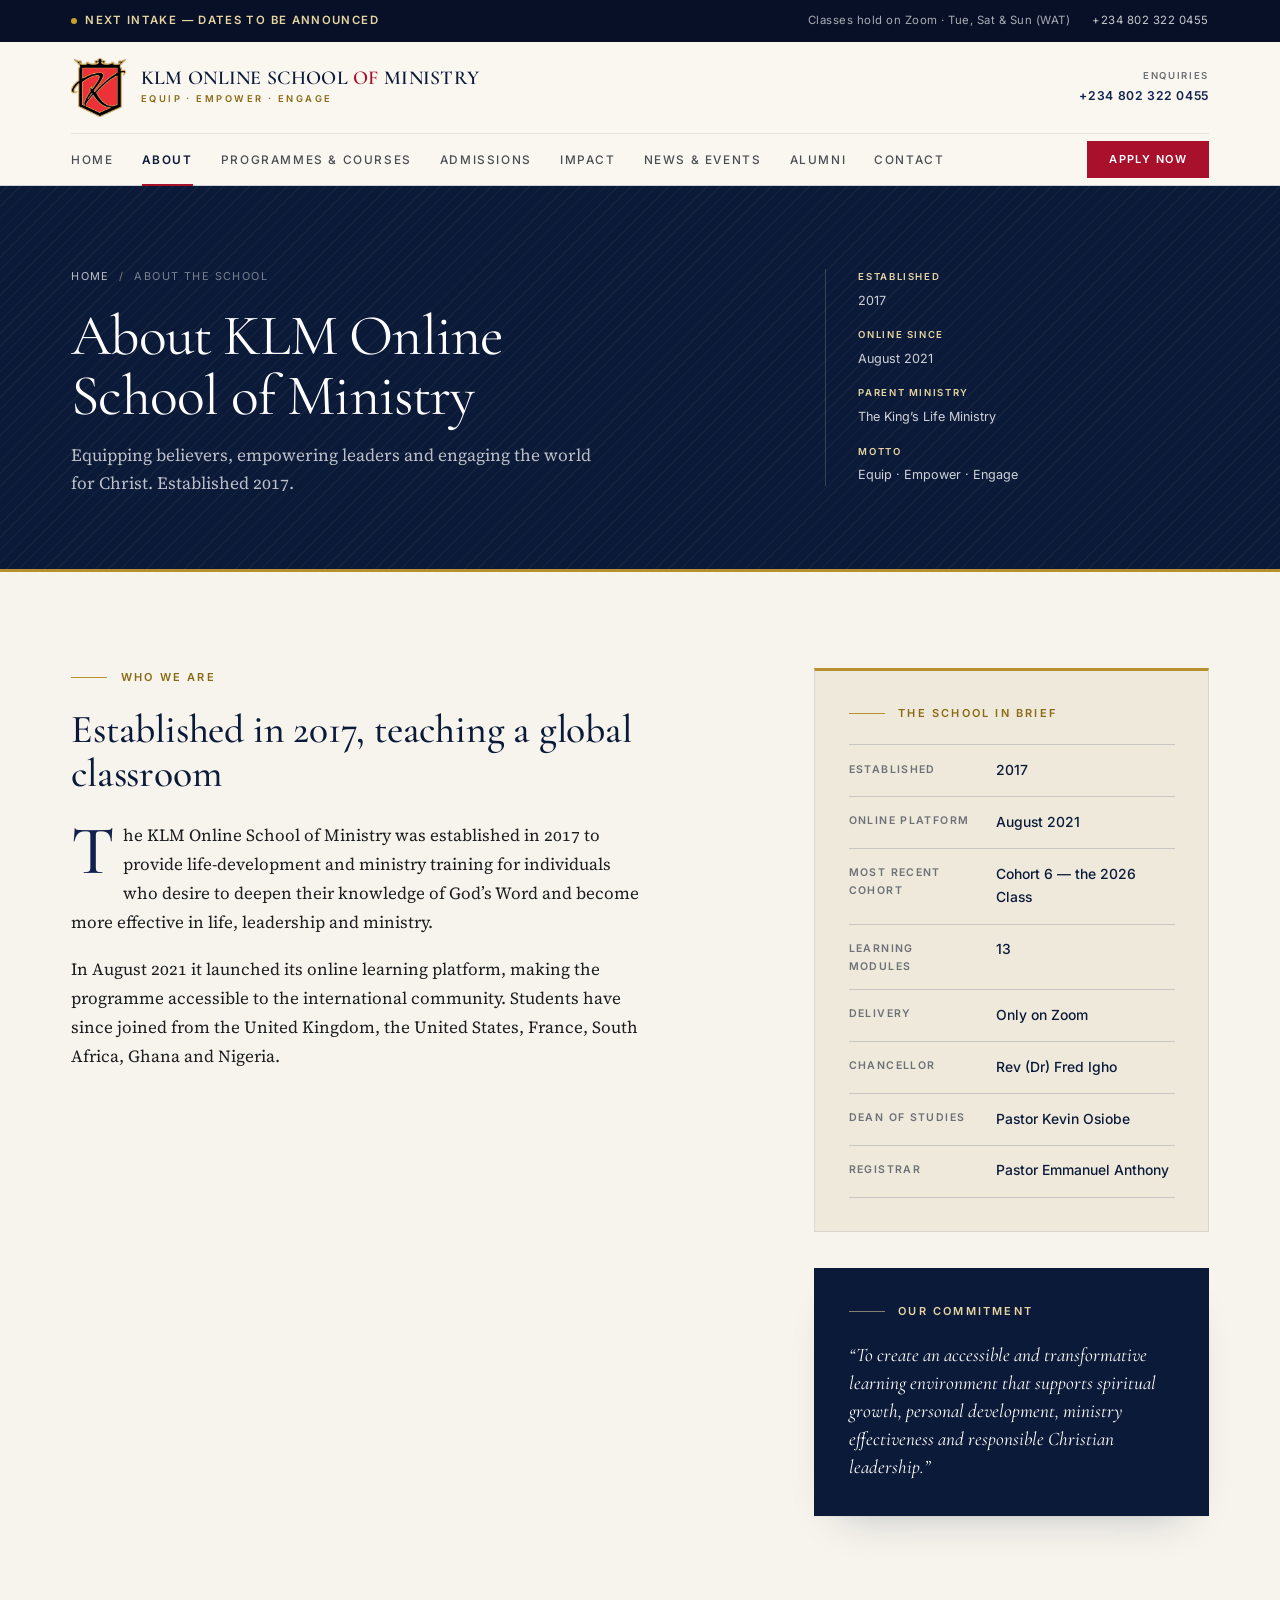
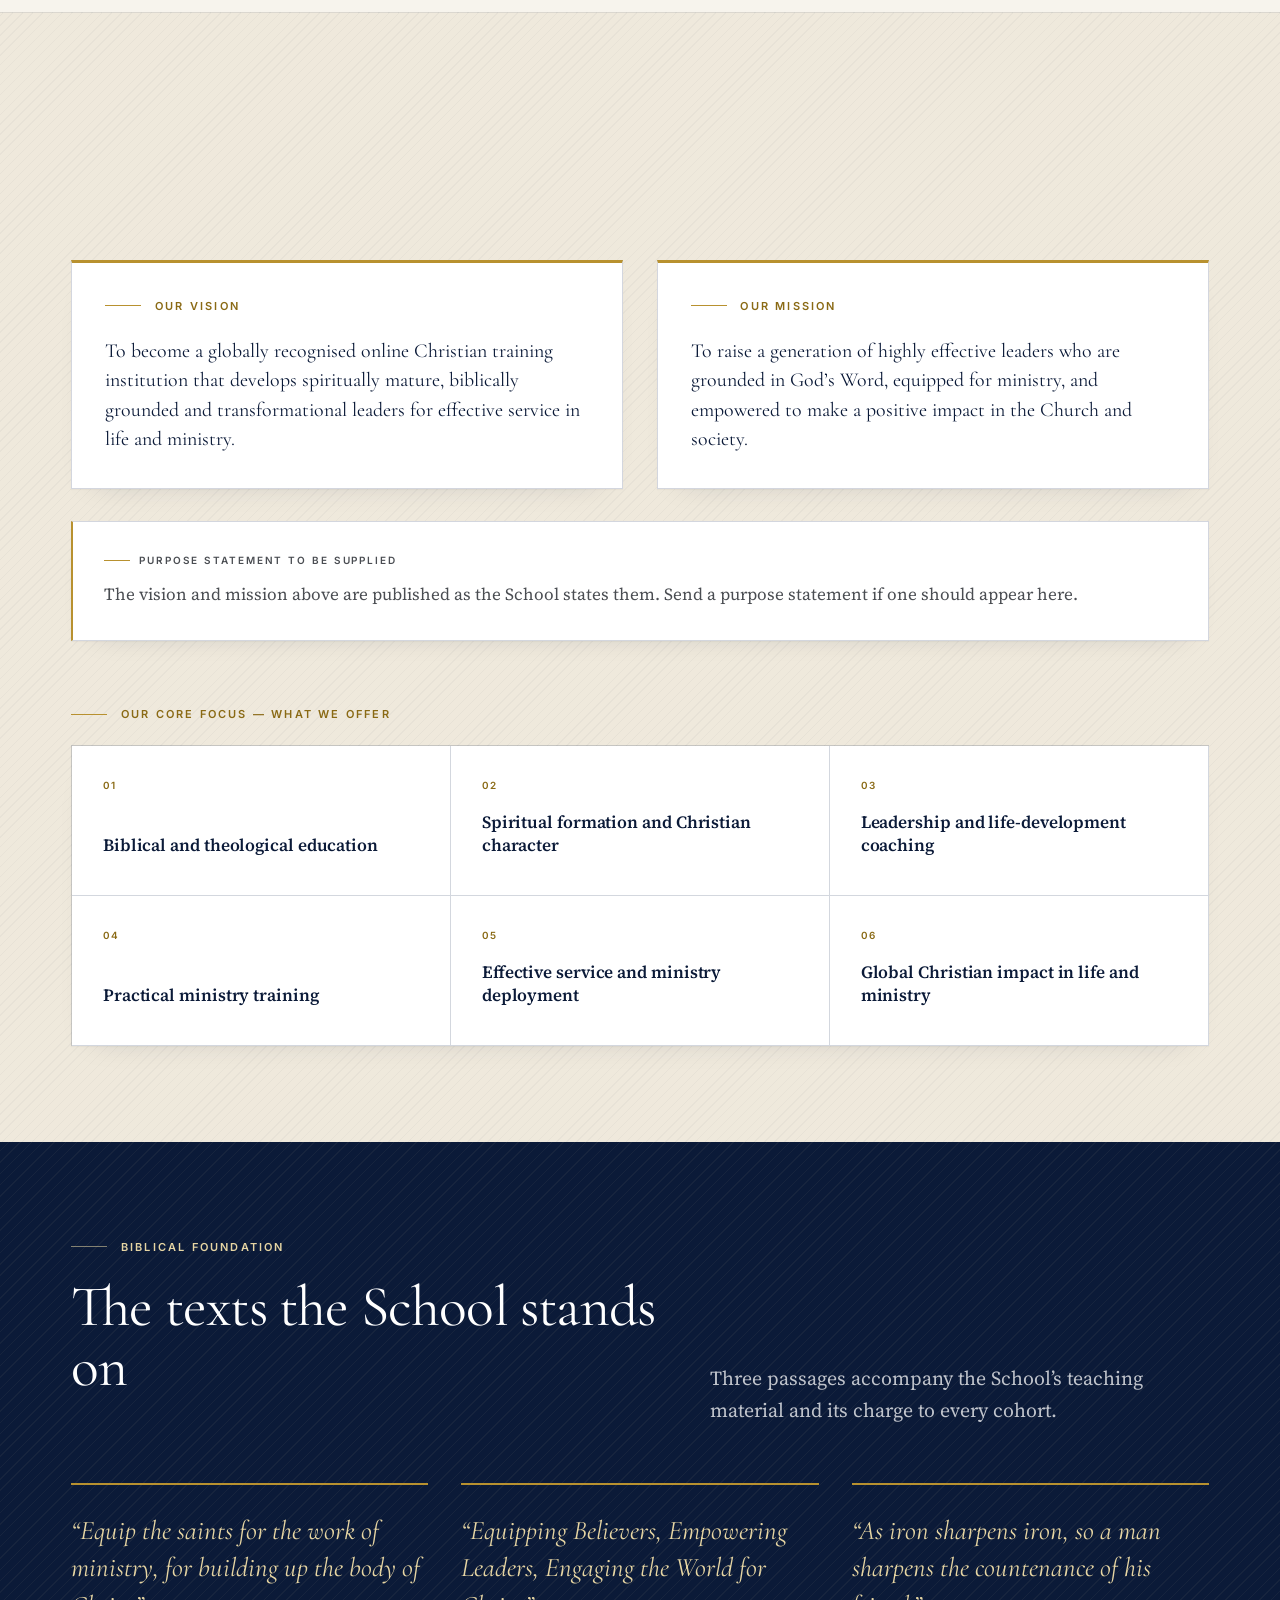
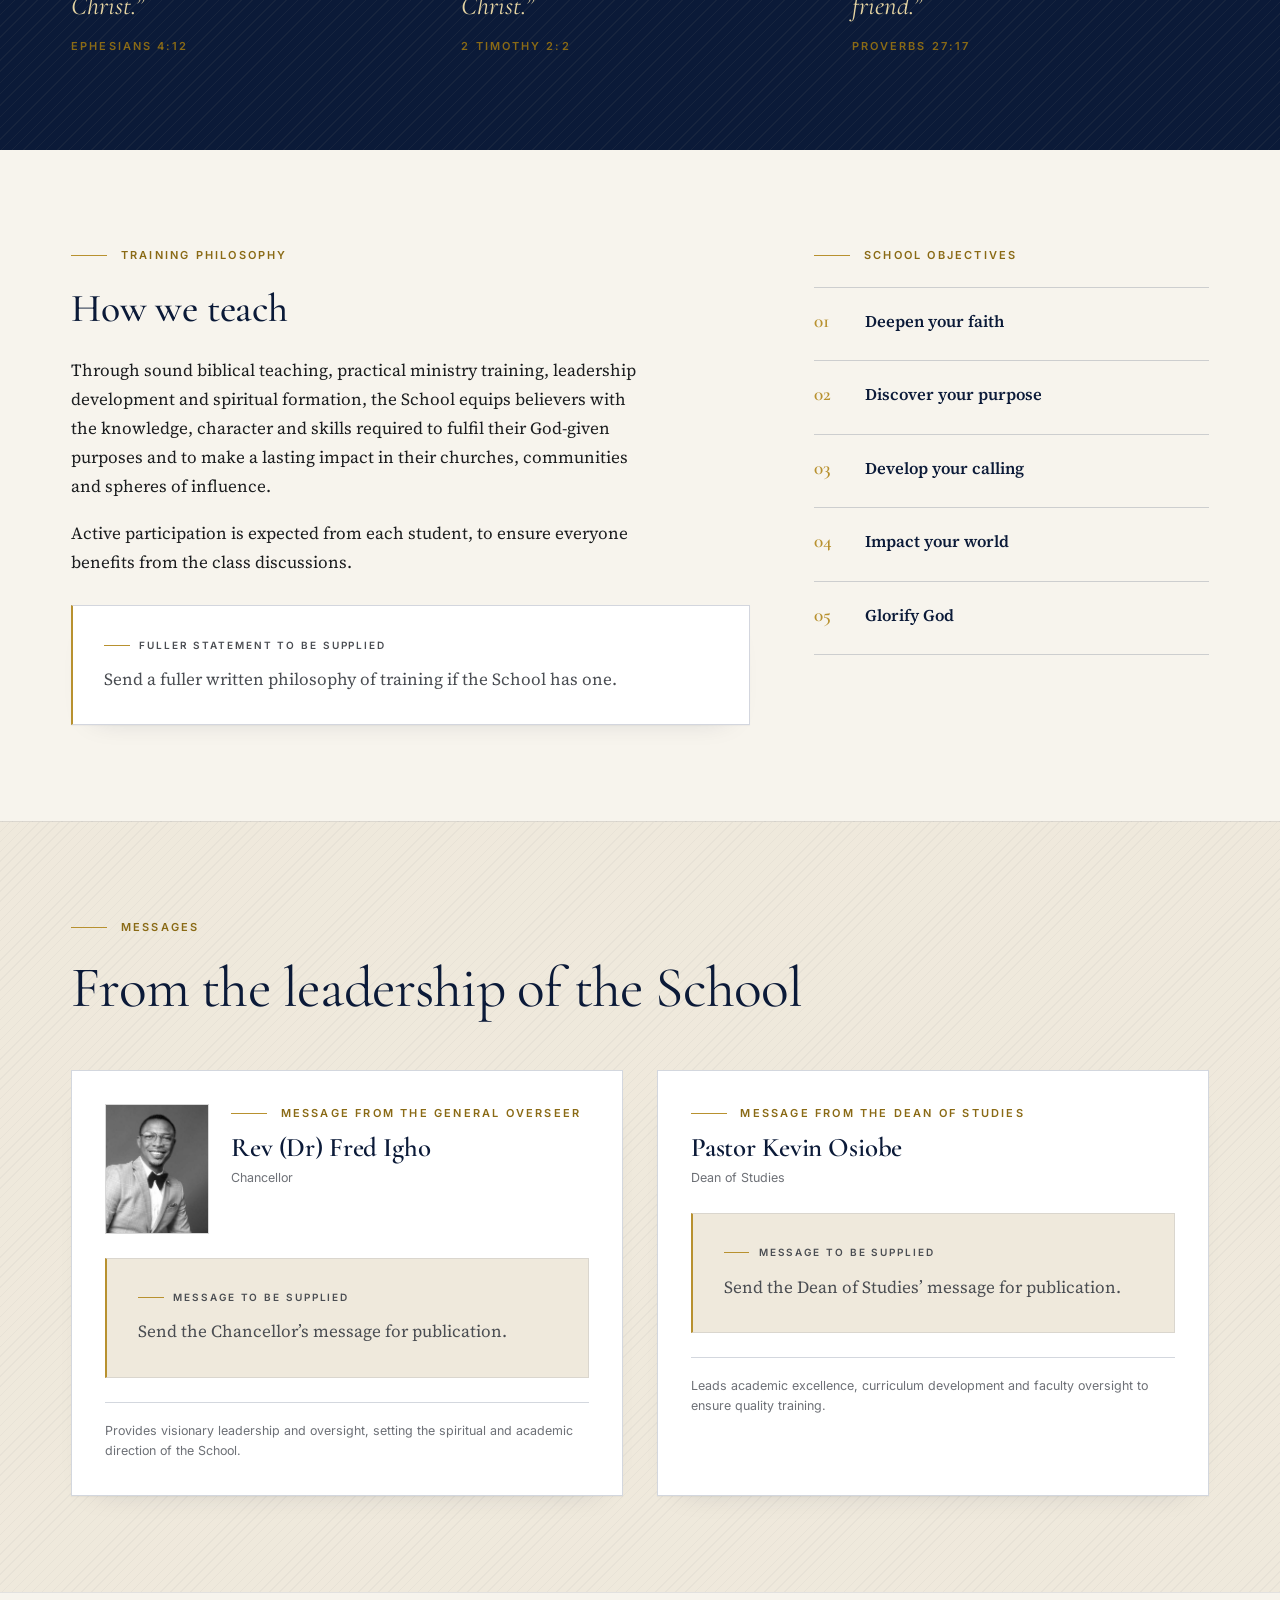
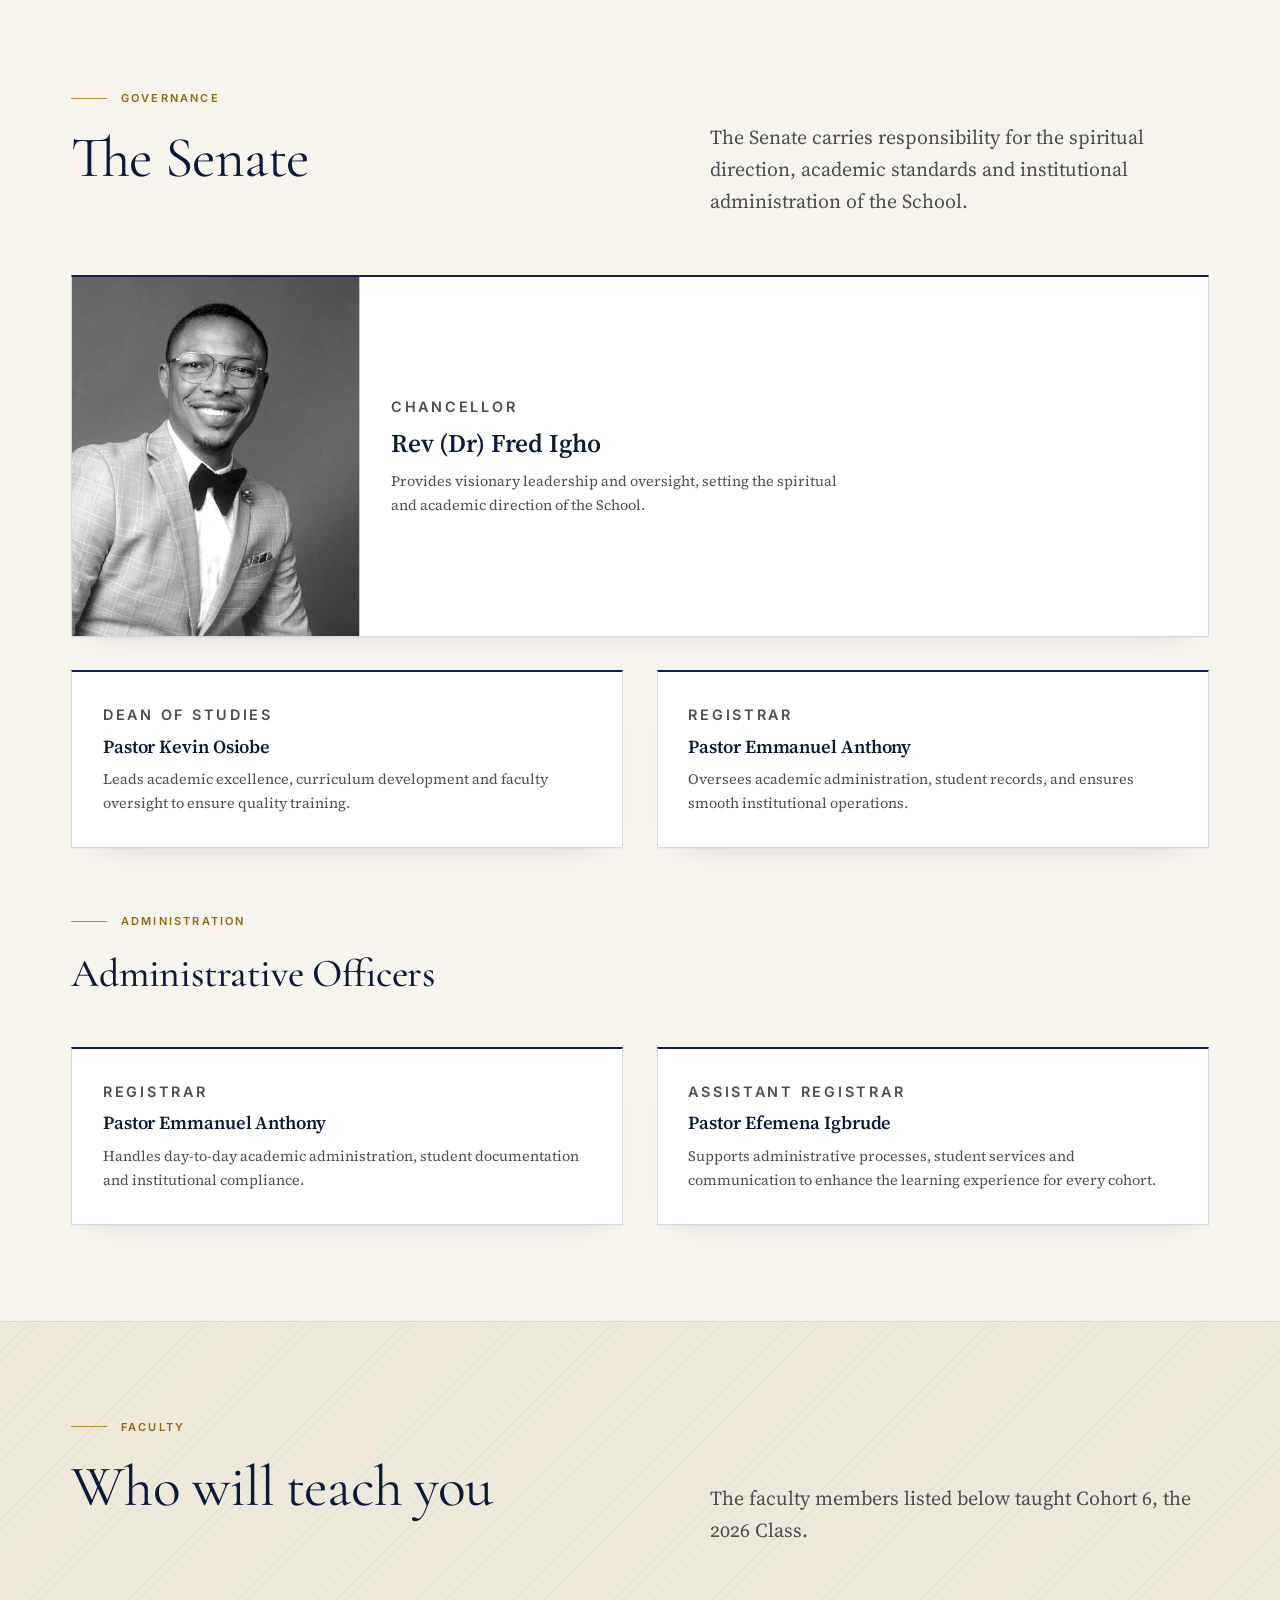
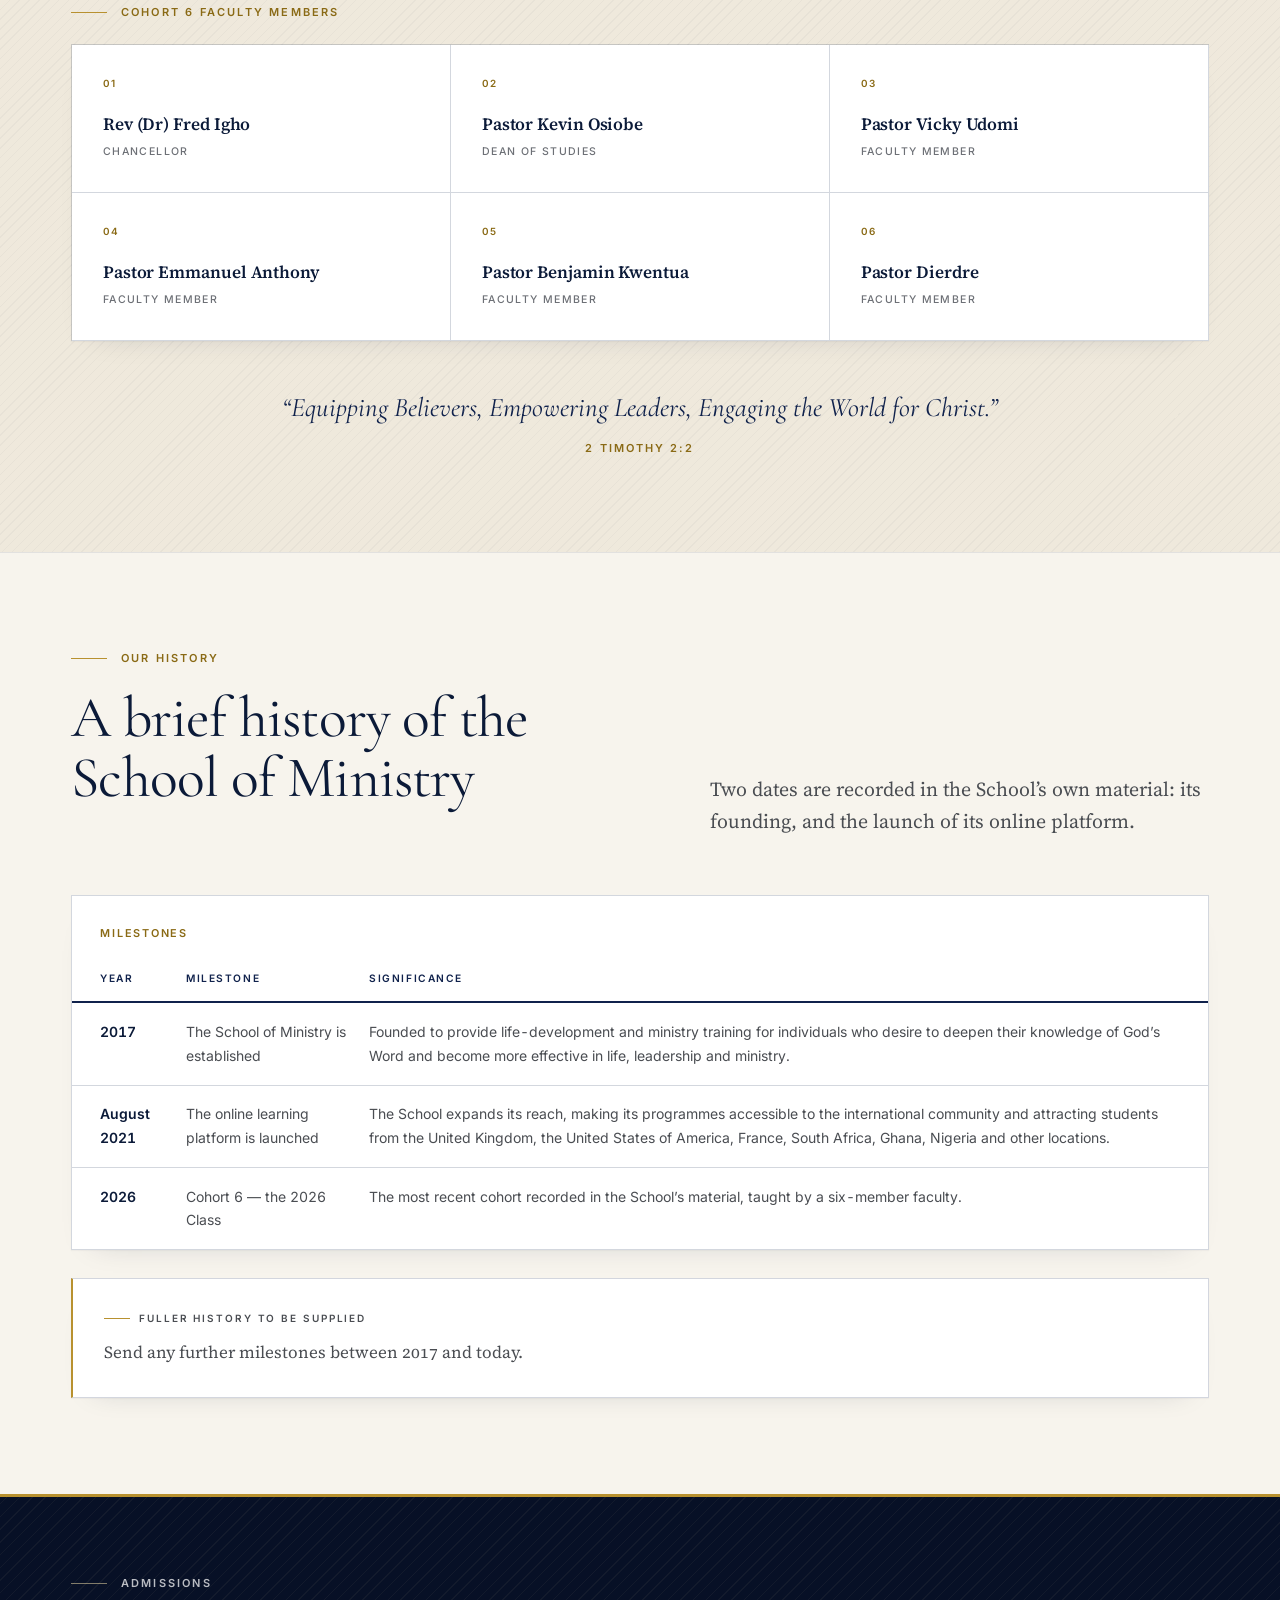
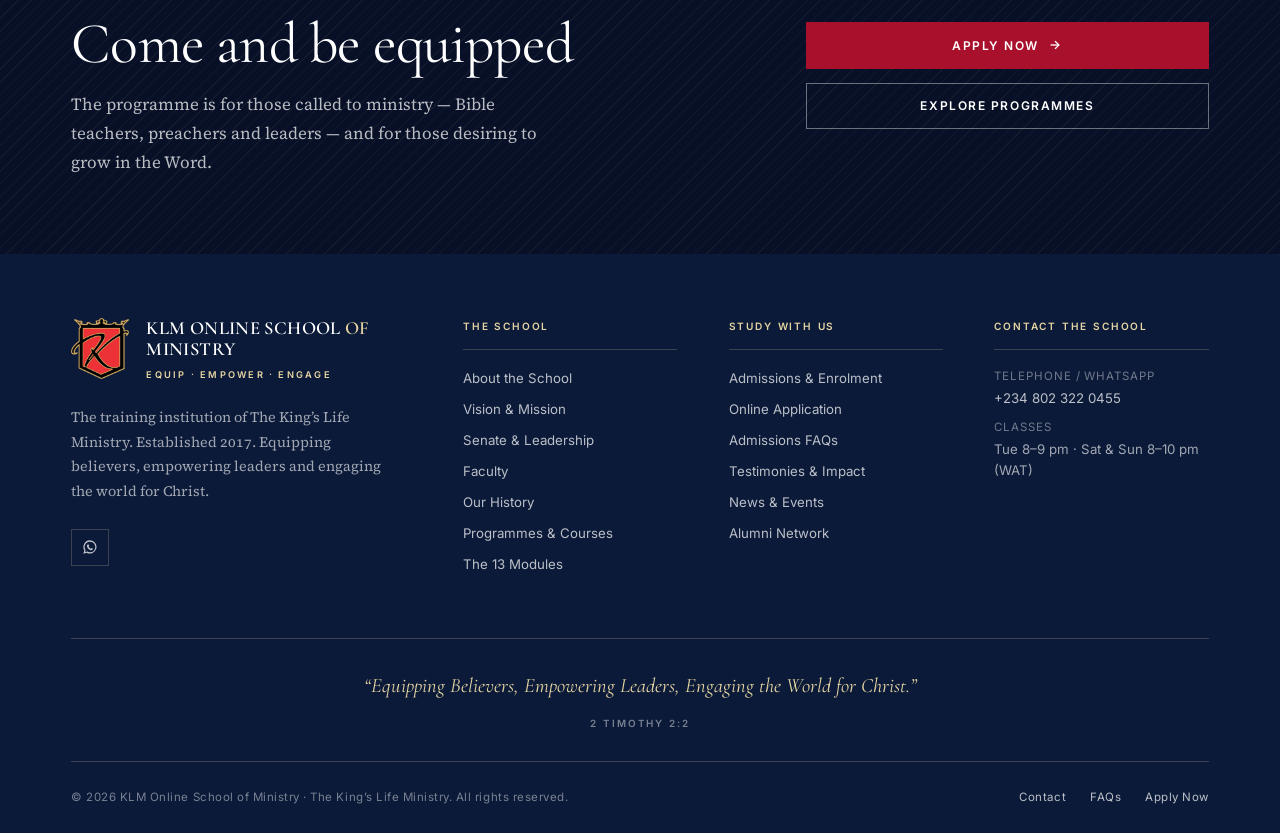
==== about.html @ d1d367b7 "Initial commit of the KLM Online School of Ministry website." ====
<!DOCTYPE html>
<html lang="en" class="no-js">
<head>
<meta charset="utf-8">
<meta name="viewport" content="width=device-width, initial-scale=1">
<title>About the School | KLM Online School of Ministry</title>
<meta name="description" content="Established in 2017. The vision, mission and core focus of the KLM Online School of Ministry, its Senate and administrative officers, the Cohort 6 faculty, and the School's recorded milestones.">
<meta name="theme-color" content="#0b1a38">
<link rel="icon" type="image/png" href="assets/img/crest.png">
<link rel="preconnect" href="https://fonts.googleapis.com">
<link rel="preconnect" href="https://fonts.gstatic.com" crossorigin>
<link href="https://fonts.googleapis.com/css2?family=Cormorant+Garamond:ital,wght@0,400;0,500;0,600;1,300;1,400&family=Inter:wght@400;500;600&family=Source+Serif+4:ital,opsz,wght@0,8..60,300..600;1,8..60,300..600&display=swap" rel="stylesheet">
<link rel="stylesheet" href="assets/css/main.css">
</head>
<body>
<a class="skip-link" href="#main">Skip to main content</a>

<div class="utility">
  <div class="shell utility__inner">
    <p class="utility__flag" style="margin:0"><span class="utility__dot" aria-hidden="true"></span> Next intake &mdash; dates to be announced</p>
    <ul class="utility__list utility__list--secondary">
      <li>Classes hold on Zoom &middot; Tue, Sat &amp; Sun (WAT)</li>
      <li><a href="tel:+2348023220455">+234 802 322 0455</a></li>
    </ul>
  </div>
</div>

<header class="masthead" data-masthead>
  <div class="shell">
    <div class="masthead__top">
      <a class="wordmark" href="index.html">
        <img class="wordmark__crest" src="assets/img/crest.png" alt="Crest of the KLM Online School of Ministry" width="220" height="236">
        <span class="wordmark__text">
          <span class="wordmark__name">KLM Online School <em>of</em> Ministry</span>
          <span class="wordmark__sub">Equip &middot; Empower &middot; Engage</span>
        </span>
      </a>
      <div class="masthead__actions">
        <p class="masthead__phone" style="margin:0">
          <span>Enquiries</span>
          <strong>+234 802 322 0455</strong>
        </p>
        <button class="burger" type="button" data-burger aria-expanded="false" aria-controls="primary-nav" aria-label="Open main menu"><span></span></button>
      </div>
    </div>
    <nav class="nav" id="primary-nav" data-nav aria-label="Main">
      <ul class="nav__list">
        <li><a class="nav__link" href="index.html">Home</a></li>
        <li><a class="nav__link" href="about.html" aria-current="page">About</a></li>
        <li><a class="nav__link" href="programmes.html">Programmes &amp; Courses</a></li>
        <li><a class="nav__link" href="admissions.html">Admissions</a></li>
        <li><a class="nav__link" href="impact.html">Impact</a></li>
        <li><a class="nav__link" href="news.html">News &amp; Events</a></li>
        <li><a class="nav__link" href="alumni.html">Alumni</a></li>
        <li><a class="nav__link" href="contact.html">Contact</a></li>
        <li class="nav__spacer nav__cta"><a class="btn btn--primary btn--sm" href="admissions.html#apply">Apply Now</a></li>
      </ul>
    </nav>
  </div>
</header>

<main id="main">

  <!-- ============================== PAGE HEAD ============================== -->
  <section class="pagehead">
    <div class="shell pagehead__inner">
      <div>
        <nav class="breadcrumb" aria-label="Breadcrumb">
          <a href="index.html">Home</a><span aria-hidden="true">/</span>About the School
        </nav>
        <h1 class="display-lg">About KLM Online<br>School of Ministry</h1>
        <p class="pagehead__lede">Equipping believers, empowering leaders and engaging the world for Christ. Established 2017.</p>
      </div>
      <dl class="pagehead__aside">
        <dt>Established</dt>
        <dd>2017</dd>
        <dt>Online since</dt>
        <dd>August 2021</dd>
        <dt>Parent ministry</dt>
        <dd>The King&rsquo;s Life Ministry</dd>
        <dt>Motto</dt>
        <dd>Equip &middot; Empower &middot; Engage</dd>
      </dl>
    </div>
  </section>

  <!-- ============================== IDENTITY ============================== -->
  <section class="section section--paper" id="identity">
    <div class="shell">
      <div class="grid grid--sidebar">
        <div class="reveal">
          <p class="eyebrow">Who We Are</p>
          <h2 class="display-md">Established in 2017, teaching a global classroom</h2>
          <div class="prose stack" style="margin-top:1.6rem">
            <p class="dropcap">The KLM Online School of Ministry was established in 2017 to provide life-development and ministry training for individuals who desire to deepen their knowledge of God&rsquo;s Word and become more effective in life, leadership and ministry.</p>
            <p>In August 2021 it launched its online learning platform, making the programme accessible to the international community. Students have since joined from the United Kingdom, the United States, France, South Africa, Ghana and Nigeria.</p>
          </div>
        </div>

        <aside class="stack-lg reveal" data-reveal-delay="100">
          <div class="panel panel--ivory panel--accent">
            <p class="eyebrow">The School in Brief</p>
            <dl class="deflist">
              <div><dt>Established</dt><dd>2017</dd></div>
              <div><dt>Online platform</dt><dd>August 2021</dd></div>
              <div><dt>Most recent cohort</dt><dd>Cohort 6 &mdash; the 2026 Class</dd></div>
              <div><dt>Learning modules</dt><dd>13</dd></div>
              <div><dt>Delivery</dt><dd>Only on Zoom</dd></div>
              <div><dt>Chancellor</dt><dd>Rev (Dr) Fred Igho</dd></div>
              <div><dt>Dean of Studies</dt><dd>Pastor Kevin Osiobe</dd></div>
              <div><dt>Registrar</dt><dd>Pastor Emmanuel Anthony</dd></div>
            </dl>
          </div>
          <div class="panel panel--navy">
            <p class="eyebrow eyebrow--light">Our Commitment</p>
            <p style="font-family:var(--display);font-size:1.2rem;line-height:1.45;color:#fff;font-style:italic">&ldquo;To create an accessible and transformative learning environment that supports spiritual growth, personal development, ministry effectiveness and responsible Christian leadership.&rdquo;</p>
          </div>
        </aside>
      </div>
    </div>
  </section>

  <!-- =========================== VISION & MISSION =========================== -->
  <section class="section section--ivory-dark engraved" id="vision">
    <div class="shell">
      <div class="section-head section-head--center reveal">
        <p class="eyebrow eyebrow--center">Vision &amp; Mission</p>
        <h2 class="display-lg">What we are here to do</h2>
      </div>

      <div class="grid grid--2 reveal" data-reveal-delay="60">
        <article class="panel panel--accent">
          <p class="eyebrow">Our Vision</p>
          <p style="font-family:var(--display);font-size:1.24rem;line-height:1.48;color:var(--navy-800)">To become a globally recognised online Christian training institution that develops spiritually mature, biblically grounded and transformational leaders for effective service in life and ministry.</p>
        </article>
        <article class="panel panel--accent">
          <p class="eyebrow">Our Mission</p>
          <p style="font-family:var(--display);font-size:1.24rem;line-height:1.48;color:var(--navy-800)">To raise a generation of highly effective leaders who are grounded in God&rsquo;s Word, equipped for ministry, and empowered to make a positive impact in the Church and society.</p>
        </article>
      </div>

      <div class="pending reveal" data-reveal-delay="90" style="margin-top:clamp(1.5rem,2.5vw,2rem)">
        <p class="pending__label">Purpose statement to be supplied</p>
        <p>The vision and mission above are published as the School states them. Send a purpose statement if one should appear here.</p>
      </div>

      <!-- Core focus -->
      <div class="reveal" style="margin-top:clamp(2.75rem,5vw,4.25rem)">
        <p class="eyebrow">Our Core Focus &mdash; What We Offer</p>
        <div class="roster">
          <div class="roster__item">
            <span class="roster__index">01</span>
            <h3 class="roster__name">Biblical and theological education</h3>
          </div>
          <div class="roster__item">
            <span class="roster__index">02</span>
            <h3 class="roster__name">Spiritual formation and Christian character</h3>
          </div>
          <div class="roster__item">
            <span class="roster__index">03</span>
            <h3 class="roster__name">Leadership and life-development coaching</h3>
          </div>
          <div class="roster__item">
            <span class="roster__index">04</span>
            <h3 class="roster__name">Practical ministry training</h3>
          </div>
          <div class="roster__item">
            <span class="roster__index">05</span>
            <h3 class="roster__name">Effective service and ministry deployment</h3>
          </div>
          <div class="roster__item">
            <span class="roster__index">06</span>
            <h3 class="roster__name">Global Christian impact in life and ministry</h3>
          </div>
        </div>
      </div>
    </div>
  </section>

  <!-- ========================= BIBLICAL FOUNDATION ========================= -->
  <section class="section section--navy engraved--navy" id="foundation">
    <div class="shell">
      <div class="section-head section-head--split reveal">
        <div>
          <p class="eyebrow eyebrow--light">Biblical Foundation</p>
          <h2 class="display-lg">The texts the School stands on</h2>
        </div>
        <p class="lede">Three passages accompany the School&rsquo;s teaching material and its charge to every cohort.</p>
      </div>

      <div class="grid grid--3 reveal" data-reveal-delay="80">
        <div style="border-top:2px solid var(--gold-500);padding-top:1.65rem">
          <p class="scripture" style="color:var(--gold-200)">&ldquo;Equip the saints for the work of ministry, for building up the body of Christ.&rdquo;<cite>Ephesians 4:12</cite></p>
        </div>
        <div style="border-top:2px solid var(--gold-500);padding-top:1.65rem">
          <p class="scripture" style="color:var(--gold-200)">&ldquo;Equipping Believers, Empowering Leaders, Engaging the World for Christ.&rdquo;<cite>2 Timothy 2:2</cite></p>
        </div>
        <div style="border-top:2px solid var(--gold-500);padding-top:1.65rem">
          <p class="scripture" style="color:var(--gold-200)">&ldquo;As iron sharpens iron, so a man sharpens the countenance of his friend.&rdquo;<cite>Proverbs 27:17</cite></p>
        </div>
      </div>
    </div>
  </section>

  <!-- ====================== PHILOSOPHY & OBJECTIVES ====================== -->
  <section class="section section--paper" id="philosophy">
    <div class="shell">
      <div class="grid grid--sidebar">
        <div class="reveal">
          <p class="eyebrow">Training Philosophy</p>
          <h2 class="display-md">How we teach</h2>
          <div class="prose stack" style="margin-top:1.6rem">
            <p>Through sound biblical teaching, practical ministry training, leadership development and spiritual formation, the School equips believers with the knowledge, character and skills required to fulfil their God-given purposes and to make a lasting impact in their churches, communities and spheres of influence.</p>
            <p>Active participation is expected from each student, to ensure everyone benefits from the class discussions.</p>
          </div>
          <div class="pending" style="margin-top:1.75rem">
            <p class="pending__label">Fuller statement to be supplied</p>
            <p>Send a fuller written philosophy of training if the School has one.</p>
          </div>
        </div>

        <aside class="reveal" data-reveal-delay="100">
          <p class="eyebrow">School Objectives</p>
          <ol class="numbered">
            <li><strong>Deepen your faith</strong></li>
            <li><strong>Discover your purpose</strong></li>
            <li><strong>Develop your calling</strong></li>
            <li><strong>Impact your world</strong></li>
            <li><strong>Glorify God</strong></li>
          </ol>
        </aside>
      </div>
    </div>
  </section>

  <!-- =========================== MESSAGES =========================== -->
  <section class="section section--ivory-dark engraved" id="messages">
    <div class="shell">
      <div class="section-head reveal">
        <p class="eyebrow">Messages</p>
        <h2 class="display-lg">From the leadership of the School</h2>
      </div>

      <div class="grid grid--2 reveal" data-reveal-delay="60">
        <article class="panel">
          <div style="display:flex;gap:1.35rem;align-items:flex-start;margin-bottom:1.5rem">
            <img src="assets/img/leader-igho.jpg" alt="Rev (Dr) Fred Igho, Chancellor of the KLM Online School of Ministry" width="424" height="530" style="width:6.5rem;height:auto;flex:none;border:1px solid var(--line);filter:grayscale(1)">
            <div>
              <p class="eyebrow" style="margin-bottom:.6rem">Message from the General Overseer</p>
              <h3 class="display-sm" style="margin-bottom:.25rem">Rev (Dr) Fred Igho</h3>
              <p class="small-print" style="margin:0">Chancellor</p>
            </div>
          </div>
          <div class="pending">
            <p class="pending__label">Message to be supplied</p>
            <p>Send the Chancellor&rsquo;s message for publication.</p>
          </div>
          <p class="small-print" style="margin-top:1.5rem;border-top:1px solid var(--line);padding-top:1.1rem">Provides visionary leadership and oversight, setting the spiritual and academic direction of the School.</p>
        </article>

        <article class="panel">
          <div style="margin-bottom:1.5rem">
            <p class="eyebrow" style="margin-bottom:.6rem">Message from the Dean of Studies</p>
            <h3 class="display-sm" style="margin-bottom:.25rem">Pastor Kevin Osiobe</h3>
            <p class="small-print" style="margin:0">Dean of Studies</p>
          </div>
          <div class="pending">
            <p class="pending__label">Message to be supplied</p>
            <p>Send the Dean of Studies&rsquo; message for publication.</p>
          </div>
          <p class="small-print" style="margin-top:1.5rem;border-top:1px solid var(--line);padding-top:1.1rem">Leads academic excellence, curriculum development and faculty oversight to ensure quality training.</p>
        </article>
      </div>
    </div>
  </section>

  <!-- ============================= LEADERSHIP ============================= -->
  <section class="section section--paper" id="leadership">
    <div class="shell">
      <div class="section-head section-head--split reveal">
        <div>
          <p class="eyebrow">Governance</p>
          <h2 class="display-lg">The Senate</h2>
        </div>
        <p class="lede">The Senate carries responsibility for the spiritual direction, academic standards and institutional administration of the School.</p>
      </div>

      <div class="grid reveal" data-reveal-delay="60">
        <article class="person person--wide">
          <div class="person__portrait">
            <img src="assets/img/leader-igho.jpg" alt="Rev (Dr) Fred Igho" width="424" height="530">
          </div>
          <div class="person__body">
            <p class="person__role">Chancellor</p>
            <h3 class="person__name">Rev (Dr) Fred Igho</h3>
            <p>Provides visionary leadership and oversight, setting the spiritual and academic direction of the School.</p>
          </div>
        </article>
        <div class="grid grid--2">
          <article class="person">
            <p class="person__role">Dean of Studies</p>
            <h3 class="person__name">Pastor Kevin Osiobe</h3>
            <p>Leads academic excellence, curriculum development and faculty oversight to ensure quality training.</p>
          </article>
          <article class="person">
            <p class="person__role">Registrar</p>
            <h3 class="person__name">Pastor Emmanuel Anthony</h3>
            <p>Oversees academic administration, student records, and ensures smooth institutional operations.</p>
          </article>
        </div>
      </div>

      <div class="reveal" style="margin-top:clamp(2.75rem,5vw,4.25rem)">
        <div class="section-head">
          <p class="eyebrow">Administration</p>
          <h2 class="display-md">Administrative Officers</h2>
        </div>
        <div class="grid grid--2">
          <article class="person">
            <p class="person__role">Registrar</p>
            <h3 class="person__name">Pastor Emmanuel Anthony</h3>
            <p>Handles day-to-day academic administration, student documentation and institutional compliance.</p>
          </article>
          <article class="person">
            <p class="person__role">Assistant Registrar</p>
            <h3 class="person__name">Pastor Efemena Igbrude</h3>
            <p>Supports administrative processes, student services and communication to enhance the learning experience for every cohort.</p>
          </article>
        </div>
      </div>
    </div>
  </section>

  <!-- ============================== FACULTY ============================== -->
  <section class="section section--ivory-dark engraved" id="faculty">
    <div class="shell">
      <div class="section-head section-head--split reveal">
        <div>
          <p class="eyebrow">Faculty</p>
          <h2 class="display-lg">Who will teach you</h2>
        </div>
        <p class="lede">The faculty members listed below taught Cohort 6, the 2026 Class.</p>
      </div>

      <div class="reveal" data-reveal-delay="60">
        <p class="eyebrow">Cohort 6 Faculty Members</p>
        <div class="roster">
          <div class="roster__item">
            <span class="roster__index">01</span>
            <h3 class="roster__name">Rev (Dr) Fred Igho</h3>
            <p class="roster__role">Chancellor</p>
          </div>
          <div class="roster__item">
            <span class="roster__index">02</span>
            <h3 class="roster__name">Pastor Kevin Osiobe</h3>
            <p class="roster__role">Dean of Studies</p>
          </div>
          <div class="roster__item">
            <span class="roster__index">03</span>
            <h3 class="roster__name">Pastor Vicky Udomi</h3>
            <p class="roster__role">Faculty Member</p>
          </div>
          <div class="roster__item">
            <span class="roster__index">04</span>
            <h3 class="roster__name">Pastor Emmanuel Anthony</h3>
            <p class="roster__role">Faculty Member</p>
          </div>
          <div class="roster__item">
            <span class="roster__index">05</span>
            <h3 class="roster__name">Pastor Benjamin Kwentua</h3>
            <p class="roster__role">Faculty Member</p>
          </div>
          <div class="roster__item">
            <span class="roster__index">06</span>
            <h3 class="roster__name">Pastor Dierdre</h3>
            <p class="roster__role">Faculty Member</p>
          </div>
        </div>
        <p class="scripture text-center" style="margin-top:clamp(2rem,4vw,3rem)">&ldquo;Equipping Believers, Empowering Leaders, Engaging the World for Christ.&rdquo;<cite>2 Timothy 2:2</cite></p>
      </div>
    </div>
  </section>

  <!-- ============================== HISTORY ============================== -->
  <section class="section section--paper" id="history">
    <div class="shell">
      <div class="section-head section-head--split reveal">
        <div>
          <p class="eyebrow">Our History</p>
          <h2 class="display-lg">A brief history of the School of Ministry</h2>
        </div>
        <p class="lede">Two dates are recorded in the School&rsquo;s own material: its founding, and the launch of its online platform.</p>
      </div>

      <div class="reveal" data-reveal-delay="60">
        <div class="table-wrap table-wrap--plate">
          <table class="table">
            <caption>Milestones</caption>
            <thead>
              <tr><th scope="col">Year</th><th scope="col">Milestone</th><th scope="col">Significance</th></tr>
            </thead>
            <tbody>
              <tr>
                <td>2017</td>
                <td>The School of Ministry is established</td>
                <td>Founded to provide life-development and ministry training for individuals who desire to deepen their knowledge of God&rsquo;s Word and become more effective in life, leadership and ministry.</td>
              </tr>
              <tr>
                <td>August 2021</td>
                <td>The online learning platform is launched</td>
                <td>The School expands its reach, making its programmes accessible to the international community and attracting students from the United Kingdom, the United States of America, France, South Africa, Ghana, Nigeria and other locations.</td>
              </tr>
              <tr>
                <td>2026</td>
                <td>Cohort 6 &mdash; the 2026 Class</td>
                <td>The most recent cohort recorded in the School&rsquo;s material, taught by a six-member faculty.</td>
              </tr>
            </tbody>
          </table>
        </div>

        <div class="pending" style="margin-top:1.75rem">
          <p class="pending__label">Fuller history to be supplied</p>
          <p>Send any further milestones between 2017 and today.</p>
        </div>
      </div>
    </div>
  </section>

  <!-- ================================ CTA ================================ -->
  <section class="cta">
    <div class="shell cta__inner">
      <div>
        <p class="eyebrow eyebrow--light">Admissions</p>
        <h2 class="display-lg">Come and be equipped</h2>
        <p>The programme is for those called to ministry &mdash; Bible teachers, preachers and leaders &mdash; and for those desiring to grow in the Word.</p>
      </div>
      <div class="cta__actions">
        <a class="btn btn--primary btn--wide" href="admissions.html#apply">Apply Now <span class="btn__arrow" aria-hidden="true">&rarr;</span></a>
        <a class="btn btn--ghost-light btn--wide" href="programmes.html">Explore Programmes</a>
      </div>
    </div>
  </section>

</main>

<footer class="footer">
  <div class="shell">
    <div class="footer__top">
      <div>
        <div class="footer__brand">
          <img class="footer__crest" src="assets/img/crest.png" alt="" aria-hidden="true">
          <div>
            <div class="footer__brandname">KLM Online School <em style="font-style:normal;color:var(--gold-200)">of</em> Ministry</div>
            <div class="footer__brandsub">Equip &middot; Empower &middot; Engage</div>
          </div>
        </div>
        <p class="footer__blurb">The training institution of The King&rsquo;s Life Ministry. Established 2017. Equipping believers, empowering leaders and engaging the world for Christ.</p>
        <ul class="socials">
          <li><a href="https://wa.me/2348023220455" target="_blank" rel="noopener" aria-label="WhatsApp the School of Ministry"><svg viewBox="0 0 24 24" aria-hidden="true"><path d="M12 2a9.9 9.9 0 00-8.5 15L2 22l5.1-1.4A9.9 9.9 0 1012 2zm0 18a8 8 0 01-4.1-1.1l-.3-.2-3 .8.8-2.9-.2-.3A8 8 0 1112 20zm4.5-5.7c-.2-.1-1.4-.7-1.6-.8-.2-.1-.4-.1-.5.1l-.7.9c-.1.2-.3.2-.5.1a6.5 6.5 0 01-3.2-2.8c-.1-.2 0-.3.1-.5l.6-.7c.1-.2.1-.3 0-.5l-.7-1.7c-.1-.3-.3-.3-.5-.3h-.5c-.2 0-.5.1-.7.3-.7.7-1 1.6-.9 2.5.3 2.4 3.3 5.4 5.7 5.9.9.2 1.8-.1 2.5-.7.2-.2.3-.5.3-.8v-.4c0-.2-.1-.3-.2-.4z"/></svg></a></li>
        </ul>
      </div>

      <div>
        <p class="footer__coltitle">The School</p>
        <ul class="footer__list">
          <li><a href="about.html">About the School</a></li>
          <li><a href="about.html#vision">Vision &amp; Mission</a></li>
          <li><a href="about.html#leadership">Senate &amp; Leadership</a></li>
          <li><a href="about.html#faculty">Faculty</a></li>
          <li><a href="about.html#history">Our History</a></li>
          <li><a href="programmes.html">Programmes &amp; Courses</a></li>
          <li><a href="programmes.html#modules">The 13 Modules</a></li>
        </ul>
      </div>

      <div>
        <p class="footer__coltitle">Study With Us</p>
        <ul class="footer__list">
          <li><a href="admissions.html">Admissions &amp; Enrolment</a></li>
          <li><a href="admissions.html#apply">Online Application</a></li>
          <li><a href="admissions.html#faq">Admissions FAQs</a></li>
          <li><a href="impact.html">Testimonies &amp; Impact</a></li>
          <li><a href="news.html">News &amp; Events</a></li>
          <li><a href="alumni.html">Alumni Network</a></li>
        </ul>
      </div>

      <div>
        <p class="footer__coltitle">Contact the School</p>
        <ul class="footer__list">
          <li><span>Telephone / WhatsApp</span><a href="tel:+2348023220455">+234 802 322 0455</a></li>
          <li><span>Classes</span>Tue 8&ndash;9 pm &middot; Sat &amp; Sun 8&ndash;10 pm (WAT)</li>
        </ul>
      </div>
    </div>

    <div class="footer__scripture">
      <p>&ldquo;Equipping Believers, Empowering Leaders, Engaging the World for Christ.&rdquo;</p>
      <cite>2 Timothy 2:2</cite>
    </div>

    <div class="footer__base">
      <p style="margin:0">&copy; <span data-year>2026</span> KLM Online School of Ministry &middot; The King&rsquo;s Life Ministry. All rights reserved.</p>
      <ul>
        <li><a href="contact.html">Contact</a></li>
        <li><a href="contact.html#faq">FAQs</a></li>
        <li><a href="admissions.html#apply">Apply Now</a></li>
      </ul>
    </div>
  </div>
</footer>

<button class="totop" type="button" data-totop aria-label="Back to top"><span aria-hidden="true">&uarr;</span></button>

<script src="assets/js/main.js" defer></script>
</body>
</html>
---- assets/css/main.css ----
/* ==========================================================================
   KLM Online School of Ministry
   main.css — institutional prospectus design system
   Palette derived from the School crest: navy, gold, oxblood, ivory.
   The crest itself is the crowned red shield with the script letter K.
   ========================================================================== */

/* --------------------------------------------------------------------------
   1. Tokens
   -------------------------------------------------------------------------- */

:root {
  /* Ink & brand */
  --navy-900: #071026;
  --navy-800: #0b1a38;
  --navy-700: #10224c;
  --navy-600: #1b3266;
  --navy-400: #4a5f8c;
  --gold-600: #8a6a15;
  --gold-500: #b8912f;
  --gold-400: #c9a227;
  --gold-200: #e6d5a3;
  --ox-700: #8d0e24;
  --ox-600: #a8102b;
  --ox-500: #c8102e;

  /* Surfaces
     Three tiers carry the light half of the site, so that a card is never the
     same colour as the ground it sits on:
       --paper        raised stock (cards, panels, inputs)
       --paper-ground warm ground for light sections
       --ivory-dark   deeper ground for alternating sections and inset panels */
  --ivory: #faf7f1;
  --paper-ground: #f7f4ed;
  --ivory-dark: #efe9dc;
  --paper: #ffffff;
  --ink: #1b1d1f;
  --ink-soft: #4a4d52;
  --muted: #6d7076;

  /* Lines */
  --line: rgba(16, 34, 76, 0.18);
  --line-soft: rgba(16, 34, 76, 0.09);
  --line-strong: rgba(16, 34, 76, 0.3);
  --line-onnavy: rgba(230, 213, 163, 0.22);
  --line-onnavy-soft: rgba(255, 255, 255, 0.1);

  /* Elevation. Kept shallow: the card should read as a sheet laid on the
     ground, not as a floating web widget. */
  --shadow-card: 0 1px 1px rgba(11, 26, 56, 0.03),
    0 14px 30px -24px rgba(11, 26, 56, 0.22);
  --shadow-card-raised: 0 1px 1px rgba(11, 26, 56, 0.04),
    0 22px 44px -28px rgba(11, 26, 56, 0.3);

  /* Type
     Cormorant is a display cut: fine hairlines and a small x-height, which is
     what gives the large headings their air. Below roughly 1.5rem those same
     traits read as thin and undersized, so subheads at text sizes take
     --display-text instead, which holds its colour at 17-21px. Caps-set brand
     type keeps Cormorant at any size, having no x-height to lose. */
  --display: "Cormorant Garamond", "Times New Roman", Times, serif;
  --display-text: "Source Serif 4", Georgia, "Times New Roman", serif;
  --serif: "Source Serif 4", Georgia, "Times New Roman", serif;
  --sans: "Inter", -apple-system, BlinkMacSystemFont, "Segoe UI", Arial, sans-serif;

  /* Metrics */
  --shell: 1240px;
  --shell-narrow: 900px;
  --gutter: clamp(1.15rem, 4vw, 3.25rem);
  --section: clamp(4rem, 7.5vw, 7.5rem);
  --rule: 1px;

  /* One inset for every card face, so a roster cell, a feature and a panel all
     hold their content on the same margin. */
  --card-pad: clamp(1.5rem, 2.4vw, 2.1rem);
}

/* --------------------------------------------------------------------------
   2. Reset & base
   -------------------------------------------------------------------------- */

*,
*::before,
*::after {
  box-sizing: border-box;
}

html {
  -webkit-text-size-adjust: 100%;
  scroll-behavior: smooth;
  scroll-padding-top: 7.5rem;
}

body {
  margin: 0;
  background: var(--ivory);
  color: var(--ink);
  font-family: var(--serif);
  font-size: 1.0625rem;
  line-height: 1.7;
  font-feature-settings: "kern" 1, "liga" 1, "onum" 1;
  -webkit-font-smoothing: antialiased;
  text-rendering: optimizeLegibility;
  overflow-x: hidden;
}

img,
svg,
picture {
  max-width: 100%;
  display: block;
}

a {
  color: var(--navy-700);
  text-decoration: none;
  text-underline-offset: 0.22em;
  text-decoration-thickness: 1px;
}

a:hover {
  color: var(--ox-600);
}

p {
  margin: 0 0 1.1em;
}

p:last-child {
  margin-bottom: 0;
}

hr {
  border: 0;
  border-top: var(--rule) solid var(--line);
  margin: 2.5rem 0;
}

::selection {
  background: var(--navy-700);
  color: var(--ivory);
}

:focus-visible {
  outline: 2px solid var(--gold-500);
  outline-offset: 3px;
}

.skip-link {
  position: absolute;
  top: -100px;
  left: 1rem;
  z-index: 200;
  background: var(--navy-700);
  color: #fff;
  padding: 0.7rem 1.2rem;
  font-family: var(--sans);
  font-size: 0.75rem;
  letter-spacing: 0.14em;
  text-transform: uppercase;
}

.skip-link:focus {
  top: 1rem;
  color: #fff;
}

.sr-only {
  position: absolute;
  width: 1px;
  height: 1px;
  padding: 0;
  margin: -1px;
  overflow: hidden;
  clip: rect(0 0 0 0);
  white-space: nowrap;
  border: 0;
}

/* --------------------------------------------------------------------------
   3. Typography
   -------------------------------------------------------------------------- */

h1,
h2,
h3,
h4,
h5 {
  font-family: var(--display);
  font-weight: 500;
  color: var(--navy-800);
  margin: 0 0 0.6em;
  letter-spacing: -0.005em;
  line-height: 1.08;
}

.display-xl {
  font-size: clamp(2.9rem, 6.4vw, 5.35rem);
  font-weight: 400;
  line-height: 0.98;
  letter-spacing: -0.018em;
}

.display-lg {
  font-size: clamp(2.3rem, 4.6vw, 3.6rem);
  font-weight: 400;
  line-height: 1.04;
  letter-spacing: -0.014em;
}

.display-md {
  font-size: clamp(1.85rem, 3.1vw, 2.7rem);
  font-weight: 500;
  line-height: 1.1;
}

.display-sm {
  font-size: clamp(1.4rem, 2.1vw, 1.85rem);
  font-weight: 600;
  line-height: 1.18;
}

.title-xs {
  font-family: var(--sans);
  font-size: 0.8rem;
  font-weight: 600;
  letter-spacing: 0.13em;
  text-transform: uppercase;
  color: var(--navy-700);
  line-height: 1.4;
}

.eyebrow {
  display: flex;
  align-items: center;
  gap: 0.85rem;
  font-family: var(--sans);
  font-size: 0.6875rem;
  font-weight: 600;
  letter-spacing: 0.2em;
  text-transform: uppercase;
  color: var(--gold-600);
  margin: 0 0 1.35rem;
}

.eyebrow::before {
  content: "";
  width: 2.25rem;
  height: 1px;
  background: var(--gold-500);
  flex: none;
}

.eyebrow--center {
  justify-content: center;
}

.eyebrow--center::after {
  content: "";
  width: 2.25rem;
  height: 1px;
  background: var(--gold-500);
  flex: none;
}

.eyebrow--light {
  color: var(--gold-200);
}

.eyebrow--light::before,
.eyebrow--light::after {
  background: rgba(230, 213, 163, 0.55);
}

.lede {
  font-size: clamp(1.1rem, 1.55vw, 1.28rem);
  line-height: 1.62;
  color: var(--ink-soft);
}

.prose {
  max-width: 64ch;
}

.prose--wide {
  max-width: 74ch;
}

.dropcap::first-letter {
  float: left;
  font-family: var(--display);
  font-size: 4.05em;
  line-height: 0.78;
  font-weight: 500;
  color: var(--navy-700);
  padding: 0.06em 0.12em 0 0;
}

.small-print {
  font-family: var(--sans);
  font-size: 0.78rem;
  line-height: 1.65;
  color: var(--muted);
}

.scripture {
  font-family: var(--display);
  font-size: clamp(1.25rem, 2.1vw, 1.7rem);
  font-style: italic;
  font-weight: 400;
  line-height: 1.4;
  color: var(--navy-700);
}

.scripture cite {
  display: block;
  margin-top: 0.9rem;
  font-family: var(--sans);
  font-style: normal;
  font-size: 0.6875rem;
  font-weight: 600;
  letter-spacing: 0.19em;
  text-transform: uppercase;
  color: var(--gold-600);
}

.text-center {
  text-align: center;
}

.mark {
  color: var(--ox-600);
}

/* --------------------------------------------------------------------------
   4. Layout primitives
   -------------------------------------------------------------------------- */

.shell {
  width: 100%;
  max-width: var(--shell);
  margin-inline: auto;
  padding-inline: var(--gutter);
}

.shell--narrow {
  max-width: var(--shell-narrow);
}

.section {
  padding-block: var(--section);
  position: relative;
}

.section--tight {
  padding-block: clamp(2.75rem, 5vw, 4.5rem);
}

.section--paper {
  background: var(--paper-ground);
}

.section--ivory-dark {
  background: var(--ivory-dark);
}

/* Light sections meet each other on a hairline rather than a colour change
   alone, which keeps the divisions crisp where two warm tones sit adjacent. */
.section--paper + .section--paper,
.section--paper + .section--ivory-dark,
.section--ivory-dark + .section--paper,
.section--ivory-dark + .section--ivory-dark {
  border-top: var(--rule) solid var(--line-soft);
}

.section--navy {
  background: var(--navy-800);
  color: rgba(255, 255, 255, 0.82);
}

.section--navy h2,
.section--navy h3,
.section--navy h4 {
  color: #fff;
}

.section--navy .lede {
  color: rgba(255, 255, 255, 0.74);
}

.section--navy .scripture {
  color: var(--gold-200);
}

.section--rule-top {
  border-top: var(--rule) solid var(--line);
}

.engraved {
  background-image: repeating-linear-gradient(
    -45deg,
    rgba(16, 34, 76, 0.035) 0 1px,
    transparent 1px 7px
  );
}

.engraved--navy {
  background-image: repeating-linear-gradient(
    -45deg,
    rgba(230, 213, 163, 0.05) 0 1px,
    transparent 1px 8px
  );
}

.section-head {
  margin-bottom: clamp(2.25rem, 4vw, 3.5rem);
}

.section-head--split {
  display: grid;
  grid-template-columns: minmax(0, 1fr) minmax(0, 0.85fr);
  gap: clamp(1.5rem, 4vw, 4rem);
  align-items: end;
}

.section-head--split > *:last-child {
  padding-bottom: 0.4rem;
}

.section-head--center {
  text-align: center;
  max-width: 62ch;
  margin-inline: auto;
}

.grid {
  display: grid;
  gap: clamp(1.35rem, 2.6vw, 2.5rem);
}

.grid--2 {
  grid-template-columns: repeat(2, minmax(0, 1fr));
}

.grid--3 {
  grid-template-columns: repeat(3, minmax(0, 1fr));
}

.grid--4 {
  grid-template-columns: repeat(4, minmax(0, 1fr));
}

.grid--sidebar {
  grid-template-columns: minmax(0, 1.55fr) minmax(0, 0.9fr);
  gap: clamp(2rem, 5vw, 4.5rem);
  align-items: start;
}

.grid--sidebar-left {
  grid-template-columns: minmax(0, 0.85fr) minmax(0, 1.6fr);
  gap: clamp(2rem, 5vw, 4.5rem);
  align-items: start;
}

.stack > * + * {
  margin-top: 1.15rem;
}

.stack-lg > * + * {
  margin-top: 2.25rem;
}

/* Holds a short aside alongside a long list so the column does not leave a
   large well of empty ground below it. */
.sticky-aside {
  position: sticky;
  top: 8.5rem;
}

@media (max-width: 900px) {
  .sticky-aside {
    position: static;
  }
}

.divider {
  height: 1px;
  background: var(--line);
  border: 0;
  margin: 0;
}

.divider--gold {
  width: 3rem;
  height: 2px;
  background: var(--gold-500);
  margin: 0;
}

/* --------------------------------------------------------------------------
   5. Buttons
   -------------------------------------------------------------------------- */

.btn {
  display: inline-flex;
  align-items: center;
  justify-content: center;
  gap: 0.65rem;
  font-family: var(--sans);
  font-size: 0.75rem;
  font-weight: 600;
  letter-spacing: 0.13em;
  text-transform: uppercase;
  padding: 1.02rem 1.85rem;
  border: 1px solid transparent;
  background: none;
  cursor: pointer;
  transition: background-color 0.22s ease, color 0.22s ease, border-color 0.22s ease;
  line-height: 1;
  text-align: center;
}

.btn__arrow {
  font-size: 1.05em;
  line-height: 1;
  transition: transform 0.22s ease;
}

.btn:hover .btn__arrow {
  transform: translateX(3px);
}

.btn--primary {
  background: var(--ox-600);
  color: #fff;
  border-color: var(--ox-600);
}

.btn--primary:hover {
  background: var(--ox-700);
  border-color: var(--ox-700);
  color: #fff;
}

.btn--navy {
  background: var(--navy-700);
  color: #fff;
  border-color: var(--navy-700);
}

.btn--navy:hover {
  background: var(--navy-900);
  border-color: var(--navy-900);
  color: #fff;
}

.btn--outline {
  border-color: var(--line-strong);
  color: var(--navy-700);
}

.btn--outline:hover {
  border-color: var(--navy-700);
  background: var(--navy-700);
  color: #fff;
}

.btn--ghost-light {
  border-color: rgba(255, 255, 255, 0.4);
  color: #fff;
}

.btn--ghost-light:hover {
  background: #fff;
  border-color: #fff;
  color: var(--navy-800);
}

.btn--gold {
  background: var(--gold-400);
  color: var(--navy-900);
  border-color: var(--gold-400);
}

.btn--gold:hover {
  background: var(--gold-200);
  border-color: var(--gold-200);
  color: var(--navy-900);
}

.btn--wide {
  width: 100%;
}

.btn--sm {
  padding: 0.75rem 1.3rem;
  font-size: 0.6875rem;
}

.btn-row {
  display: flex;
  flex-wrap: wrap;
  gap: 0.85rem;
}

.textlink {
  font-family: var(--sans);
  font-size: 0.75rem;
  font-weight: 600;
  letter-spacing: 0.12em;
  text-transform: uppercase;
  color: var(--navy-700);
  display: inline-flex;
  align-items: center;
  gap: 0.5rem;
  border-bottom: 1px solid var(--gold-500);
  padding-bottom: 0.28rem;
  transition: color 0.2s ease, border-color 0.2s ease;
}

.textlink:hover {
  color: var(--ox-600);
  border-color: var(--ox-600);
}

.textlink--light {
  color: var(--gold-200);
  border-color: rgba(230, 213, 163, 0.5);
}

.textlink--light:hover {
  color: #fff;
  border-color: #fff;
}

/* --------------------------------------------------------------------------
   6. Masthead
   -------------------------------------------------------------------------- */

.utility {
  background: var(--navy-900);
  color: rgba(255, 255, 255, 0.66);
  font-family: var(--sans);
  font-size: 0.71rem;
  letter-spacing: 0.045em;
}

.utility__inner {
  display: flex;
  align-items: center;
  justify-content: space-between;
  gap: 1.5rem;
  min-height: 2.6rem;
  padding-block: 0.4rem;
}

.utility__list {
  display: flex;
  align-items: center;
  gap: 1.35rem;
  margin: 0;
  padding: 0;
  list-style: none;
  flex-wrap: wrap;
}

.utility a {
  color: rgba(255, 255, 255, 0.78);
}

.utility a:hover {
  color: var(--gold-200);
}

.utility__flag {
  color: var(--gold-200);
  font-weight: 600;
  letter-spacing: 0.12em;
  text-transform: uppercase;
  display: inline-flex;
  align-items: center;
  gap: 0.5rem;
}

.utility__dot {
  width: 6px;
  height: 6px;
  background: var(--gold-400);
  border-radius: 50%;
  flex: none;
  animation: pulse 2.6s ease-in-out infinite;
}

@keyframes pulse {
  0%,
  100% {
    opacity: 1;
  }
  50% {
    opacity: 0.35;
  }
}

.masthead {
  position: sticky;
  top: 0;
  z-index: 100;
  background: var(--ivory);
  border-bottom: var(--rule) solid var(--line);
  transition: box-shadow 0.25s ease, background-color 0.25s ease;
}

.masthead.is-stuck {
  background: rgba(250, 247, 241, 0.97);
  backdrop-filter: saturate(140%) blur(8px);
  box-shadow: 0 1px 0 var(--line), 0 12px 28px -22px rgba(7, 16, 38, 0.5);
}

.masthead__top {
  display: flex;
  align-items: center;
  justify-content: space-between;
  gap: 1.5rem;
  padding-block: 1.05rem;
  transition: padding 0.25s ease;
}

.masthead.is-stuck .masthead__top {
  padding-block: 0.6rem;
}

.wordmark {
  display: flex;
  align-items: center;
  gap: 0.95rem;
  color: var(--navy-800);
}

.wordmark:hover {
  color: var(--navy-800);
}

.wordmark__crest {
  width: 3.4rem;
  height: auto;
  flex: none;
  transition: width 0.25s ease;
}

.masthead.is-stuck .wordmark__crest {
  width: 2.7rem;
}

.wordmark__text {
  display: flex;
  flex-direction: column;
  gap: 0.16rem;
}

.wordmark__name {
  font-family: var(--display);
  font-size: 1.235rem;
  font-weight: 600;
  letter-spacing: 0.015em;
  line-height: 1.05;
  text-transform: uppercase;
  color: var(--navy-800);
}

.wordmark__name em {
  font-style: normal;
  color: var(--ox-600);
}

.wordmark__sub {
  font-family: var(--sans);
  font-size: 0.5875rem;
  font-weight: 600;
  letter-spacing: 0.26em;
  text-transform: uppercase;
  color: var(--gold-600);
}

.masthead__actions {
  display: flex;
  align-items: center;
  gap: 1.4rem;
}

.masthead__phone {
  font-family: var(--sans);
  font-size: 0.76rem;
  letter-spacing: 0.05em;
  color: var(--ink-soft);
  display: flex;
  flex-direction: column;
  gap: 0.1rem;
  text-align: right;
}

.masthead__phone span {
  font-size: 0.6rem;
  font-weight: 600;
  letter-spacing: 0.17em;
  text-transform: uppercase;
  color: var(--muted);
}

.masthead__phone strong {
  font-weight: 600;
  color: var(--navy-700);
}

.nav {
  border-top: var(--rule) solid var(--line-soft);
}

.nav__list {
  display: flex;
  align-items: stretch;
  gap: clamp(0.4rem, 2.2vw, 2.05rem);
  margin: 0;
  padding: 0;
  list-style: none;
}

.nav__link {
  display: flex;
  align-items: center;
  font-family: var(--sans);
  font-size: 0.7375rem;
  font-weight: 500;
  letter-spacing: 0.135em;
  text-transform: uppercase;
  color: var(--ink-soft);
  padding: 0.95rem 0;
  position: relative;
  white-space: nowrap;
  transition: color 0.2s ease;
}

.nav__link::after {
  content: "";
  position: absolute;
  left: 0;
  right: 0;
  bottom: -1px;
  height: 2px;
  background: var(--ox-600);
  transform: scaleX(0);
  transform-origin: left;
  transition: transform 0.24s ease;
}

.nav__link:hover {
  color: var(--navy-800);
}

.nav__link:hover::after,
.nav__link[aria-current="page"]::after {
  transform: scaleX(1);
}

.nav__link[aria-current="page"] {
  color: var(--navy-800);
  font-weight: 600;
}

.nav__spacer {
  margin-left: auto;
}

.nav__cta {
  align-self: center;
}

.burger {
  display: none;
  width: 2.85rem;
  height: 2.85rem;
  border: 1px solid var(--line-strong);
  background: none;
  cursor: pointer;
  position: relative;
  flex: none;
}

.burger span,
.burger span::before,
.burger span::after {
  position: absolute;
  left: 50%;
  width: 1.25rem;
  height: 1.5px;
  background: var(--navy-800);
  transform: translateX(-50%);
  transition: transform 0.24s ease, opacity 0.18s ease;
}

.burger span {
  top: 50%;
  margin-top: -0.75px;
}

.burger span::before,
.burger span::after {
  content: "";
  left: 0;
  transform: none;
}

.burger span::before {
  top: -6px;
}

.burger span::after {
  top: 6px;
}

.burger[aria-expanded="true"] span {
  background: transparent;
}

.burger[aria-expanded="true"] span::before {
  transform: translateY(6px) rotate(45deg);
}

.burger[aria-expanded="true"] span::after {
  transform: translateY(-6px) rotate(-45deg);
}

/* --------------------------------------------------------------------------
   7. Hero
   -------------------------------------------------------------------------- */

.hero {
  position: relative;
  background: var(--navy-800);
  color: rgba(255, 255, 255, 0.8);
  overflow: hidden;
  border-bottom: 3px solid var(--gold-500);
}

.hero::before {
  content: "";
  position: absolute;
  inset: 0;
  background-image: repeating-linear-gradient(
    -45deg,
    rgba(230, 213, 163, 0.055) 0 1px,
    transparent 1px 9px
  );
  pointer-events: none;
}

.hero::after {
  content: "";
  position: absolute;
  top: 50%;
  right: -8%;
  width: 46rem;
  height: 46rem;
  transform: translateY(-50%);
  background: radial-gradient(circle at center, rgba(27, 50, 102, 0.85) 0%, transparent 62%);
  pointer-events: none;
}

.hero__inner {
  position: relative;
  z-index: 2;
  display: grid;
  grid-template-columns: minmax(0, 1.15fr) minmax(0, 0.85fr);
  gap: clamp(2.5rem, 6vw, 5.5rem);
  align-items: center;
  padding-block: clamp(3.5rem, 8vw, 7rem);
}

.hero__kicker {
  font-family: var(--sans);
  font-size: 0.6875rem;
  font-weight: 600;
  letter-spacing: 0.22em;
  text-transform: uppercase;
  color: var(--gold-200);
  display: flex;
  align-items: center;
  gap: 0.8rem;
  margin-bottom: 1.6rem;
}

.hero__kicker::before {
  content: "";
  width: 2.5rem;
  height: 1px;
  background: var(--gold-400);
}

.hero h1 {
  color: #fff;
  margin-bottom: 1.5rem;
}

.hero h1 em {
  font-style: italic;
  font-weight: 300;
  color: var(--gold-200);
}

.hero__tagline {
  font-family: var(--display);
  font-size: clamp(1.15rem, 1.85vw, 1.55rem);
  font-style: italic;
  font-weight: 400;
  color: var(--gold-200);
  padding-left: 1.35rem;
  border-left: 2px solid var(--gold-500);
  margin-bottom: 1.9rem;
  line-height: 1.42;
}

.hero__body {
  max-width: 54ch;
  color: rgba(255, 255, 255, 0.72);
  margin-bottom: 2.3rem;
}

.hero__aside {
  position: relative;
}

.hero__crest {
  position: absolute;
  inset: 0;
  margin: auto;
  width: 78%;
  opacity: 0.09;
  filter: grayscale(1) brightness(2.6) contrast(0.85);
  pointer-events: none;
}

/* Cohort card */
.cohort-card {
  position: relative;
  background: rgba(7, 16, 38, 0.62);
  border: 1px solid var(--line-onnavy);
  padding: clamp(1.6rem, 2.6vw, 2.3rem);
  backdrop-filter: blur(2px);
}

.cohort-card__head {
  display: flex;
  align-items: baseline;
  justify-content: space-between;
  gap: 1rem;
  padding-bottom: 1.1rem;
  border-bottom: 1px solid var(--line-onnavy);
  margin-bottom: 1.4rem;
}

.cohort-card__label {
  font-family: var(--sans);
  font-size: 0.625rem;
  font-weight: 600;
  letter-spacing: 0.2em;
  text-transform: uppercase;
  color: var(--gold-200);
}

.cohort-card__status {
  font-family: var(--sans);
  font-size: 0.6rem;
  font-weight: 600;
  letter-spacing: 0.14em;
  text-transform: uppercase;
  color: #fff;
  background: var(--ox-600);
  padding: 0.34rem 0.62rem;
}

.cohort-card h2 {
  font-size: clamp(1.6rem, 2.4vw, 2.05rem);
  color: #fff;
  margin-bottom: 0.35rem;
}

.cohort-card__meta {
  font-family: var(--sans);
  font-size: 0.78rem;
  color: rgba(255, 255, 255, 0.66);
  margin-bottom: 1.6rem;
}

.countdown {
  display: grid;
  grid-template-columns: repeat(4, 1fr);
  border-top: 1px solid var(--line-onnavy);
  border-bottom: 1px solid var(--line-onnavy);
}

.countdown__cell {
  padding: 1rem 0.3rem;
  text-align: center;
  border-right: 1px solid var(--line-onnavy-soft);
}

.countdown__cell:last-child {
  border-right: 0;
}

.countdown__num {
  display: block;
  font-family: var(--display);
  font-size: clamp(1.7rem, 3vw, 2.35rem);
  font-weight: 500;
  line-height: 1;
  color: var(--gold-200);
  font-variant-numeric: tabular-nums lining-nums;
}

.countdown__unit {
  display: block;
  margin-top: 0.4rem;
  font-family: var(--sans);
  font-size: 0.575rem;
  font-weight: 600;
  letter-spacing: 0.17em;
  text-transform: uppercase;
  color: rgba(255, 255, 255, 0.5);
}

.cohort-card__rows {
  margin: 1.5rem 0 1.7rem;
  font-family: var(--sans);
  font-size: 0.8rem;
}

.cohort-card__row {
  display: flex;
  justify-content: space-between;
  gap: 1rem;
  padding: 0.62rem 0;
  border-bottom: 1px dotted var(--line-onnavy);
  color: rgba(255, 255, 255, 0.62);
}

.cohort-card__row:last-child {
  border-bottom: 0;
}

.cohort-card__row strong {
  color: #fff;
  font-weight: 600;
  text-align: right;
}

/* Fact strip beneath hero */
.factstrip {
  background: var(--navy-900);
  border-bottom: var(--rule) solid rgba(230, 213, 163, 0.14);
}

.factstrip__inner {
  display: grid;
  grid-template-columns: repeat(4, minmax(0, 1fr));
}

.factstrip__item {
  padding: 1.6rem clamp(0.75rem, 2vw, 1.75rem);
  border-right: 1px solid rgba(230, 213, 163, 0.14);
}

.factstrip__item:first-child {
  padding-left: 0;
}

.factstrip__item:last-child {
  border-right: 0;
}

.factstrip__num {
  font-family: var(--display);
  font-size: clamp(1.6rem, 2.6vw, 2.15rem);
  font-weight: 500;
  line-height: 1;
  color: var(--gold-200);
  display: block;
}

.factstrip__label {
  font-family: var(--sans);
  font-size: 0.66rem;
  font-weight: 500;
  letter-spacing: 0.15em;
  text-transform: uppercase;
  color: rgba(255, 255, 255, 0.55);
  margin-top: 0.55rem;
  display: block;
  line-height: 1.5;
}

/* --------------------------------------------------------------------------
   8. Page banner (interior pages)
   -------------------------------------------------------------------------- */

.pagehead {
  background: var(--navy-800);
  color: rgba(255, 255, 255, 0.78);
  border-bottom: 3px solid var(--gold-500);
  position: relative;
  overflow: hidden;
}

.pagehead::before {
  content: "";
  position: absolute;
  inset: 0;
  background-image: repeating-linear-gradient(
    -45deg,
    rgba(230, 213, 163, 0.05) 0 1px,
    transparent 1px 9px
  );
}

.pagehead__inner {
  position: relative;
  z-index: 2;
  padding-block: clamp(2.75rem, 5.5vw, 4.75rem);
  display: grid;
  grid-template-columns: minmax(0, 1.35fr) minmax(0, 0.75fr);
  gap: clamp(1.5rem, 5vw, 4rem);
  align-items: end;
}

.pagehead h1 {
  color: #fff;
  margin-bottom: 1rem;
}

.pagehead__lede {
  color: rgba(255, 255, 255, 0.72);
  max-width: 58ch;
  font-size: clamp(1.02rem, 1.35vw, 1.16rem);
  line-height: 1.62;
}

.pagehead__aside {
  border-left: 1px solid var(--line-onnavy);
  padding-left: clamp(1.25rem, 2.5vw, 2rem);
  font-family: var(--sans);
  font-size: 0.79rem;
  color: rgba(255, 255, 255, 0.62);
}

.pagehead__aside dt {
  font-size: 0.6rem;
  font-weight: 600;
  letter-spacing: 0.17em;
  text-transform: uppercase;
  color: var(--gold-200);
  margin-bottom: 0.28rem;
}

.pagehead__aside dd {
  margin: 0 0 1rem;
  color: rgba(255, 255, 255, 0.8);
}

.pagehead__aside dd:last-child {
  margin-bottom: 0;
}

.breadcrumb {
  font-family: var(--sans);
  font-size: 0.68rem;
  letter-spacing: 0.13em;
  text-transform: uppercase;
  color: rgba(255, 255, 255, 0.45);
  margin-bottom: 1.35rem;
  display: flex;
  gap: 0.6rem;
  flex-wrap: wrap;
  align-items: center;
}

.breadcrumb a {
  color: rgba(255, 255, 255, 0.72);
}

.breadcrumb a:hover {
  color: var(--gold-200);
}

.breadcrumb span {
  color: rgba(230, 213, 163, 0.5);
}

/* --------------------------------------------------------------------------
   9. Cards & panels
   -------------------------------------------------------------------------- */

.panel {
  background: var(--paper);
  border: var(--rule) solid var(--line);
  box-shadow: var(--shadow-card);
  padding: clamp(1.55rem, 2.6vw, 2.35rem);
}

/* Tinted panel. Reads as an inset block cut into the page rather than a sheet
   laid on it, so it takes no shadow. */
.panel--ivory {
  background: var(--ivory-dark);
  border-color: var(--line-soft);
  box-shadow: none;
}

/* Awaiting-content notice. Used where the brief asks for a section that the
   School has not yet supplied copy for, so the gap is explicit rather than
   filled with invented material. */
/* A dashed outline reads as an unfinished wireframe. The notice is a standing
   part of the page until the copy arrives, so it takes the same card stock as
   everything else and marks itself with a gold edge instead. */
.pending {
  background: var(--paper);
  border: var(--rule) solid var(--line);
  border-left: 2px solid var(--gold-500);
  box-shadow: var(--shadow-card);
  padding: var(--card-pad);
}

/* Inside a card the notice would be white on white, so it recesses instead. */
.panel .pending {
  background: var(--ivory-dark);
  border-color: var(--line-soft);
  border-left-color: var(--gold-500);
  box-shadow: none;
}

.pending__label {
  display: flex;
  align-items: center;
  gap: 0.6rem;
  font-family: var(--sans);
  font-size: 0.625rem;
  font-weight: 600;
  letter-spacing: 0.19em;
  text-transform: uppercase;
  color: var(--gold-600);
  margin-bottom: 0.75rem;
}

.pending__label::before {
  content: "";
  width: 1.6rem;
  height: var(--rule);
  background: var(--gold-500);
  flex: none;
}

.pending p {
  color: var(--ink-soft);
  margin-bottom: 0;
}

.pending p + p {
  margin-top: 0.7rem;
}

.pending ul {
  margin: 0.85rem 0 0;
  padding-left: 1.1rem;
  color: var(--ink-soft);
}

.pending li {
  margin-bottom: 0.35rem;
}

.panel--navy {
  background: var(--navy-800);
  border-color: var(--navy-800);
  box-shadow: var(--shadow-card-raised);
  color: rgba(255, 255, 255, 0.76);
}

.panel--navy h2,
.panel--navy h3 {
  color: #fff;
}

.panel--flush {
  padding: 0;
}

.panel--accent {
  border-top: 3px solid var(--gold-500);
}

.panel--accent-ox {
  border-left: 3px solid var(--ox-600);
}

/* Numbered feature card */
/* Numbered card. Carries a heading with or without body copy, so the numeral
   and rule do the structural work and a title-only card still reads as
   finished rather than truncated. */
.feature {
  position: relative;
  display: flex;
  flex-direction: column;
  min-height: 11rem;
  background: var(--paper);
  border: var(--rule) solid var(--line);
  border-top: 2px solid var(--navy-700);
  box-shadow: var(--shadow-card);
  padding: var(--card-pad);
  transition: box-shadow 0.3s ease, transform 0.3s ease;
}

.feature:hover {
  box-shadow: var(--shadow-card-raised);
  transform: translateY(-2px);
}

.feature__num {
  display: block;
  font-family: var(--display);
  font-size: 2.3rem;
  font-weight: 500;
  line-height: 1;
  letter-spacing: 0.01em;
  color: var(--gold-400);
  font-variant-numeric: lining-nums;
}

/* The numeral holds the top edge and the title the bottom, with the rule
   travelling to meet it. A one-line and a three-line card then both read as
   finished, and the titles line up across the row instead of each card
   trailing off into dead space. */
.feature h3 {
  font-family: var(--display-text);
  font-size: 1.12rem;
  font-weight: 600;
  line-height: 1.34;
  letter-spacing: -0.003em;
  margin: auto 0 0;
  padding-top: 1.1rem;
  border-top: var(--rule) solid var(--line);
}

.feature p {
  color: var(--ink-soft);
  font-size: 0.95rem;
  line-height: 1.66;
  margin: 0.7rem 0 0;
}

/* Module index rows */
/* The curriculum reads as a plate of card stock so the schedule sits on the
   page as a table rather than as loose rules on the ground. */
.module-list {
  background: var(--paper);
  border: var(--rule) solid var(--line);
  box-shadow: var(--shadow-card);
}

.module {
  display: grid;
  grid-template-columns: 4.5rem minmax(0, 1fr) minmax(0, 1.35fr);
  gap: clamp(0.75rem, 2vw, 2rem);
  padding: 1.5rem clamp(1.15rem, 2.2vw, 1.9rem);
  border-bottom: var(--rule) solid var(--line-soft);
  align-items: baseline;
  position: relative;
  transition: background-color 0.2s ease;
}

.module:last-child {
  border-bottom: 0;
}

.module::before {
  content: "";
  position: absolute;
  left: 0;
  top: 0;
  bottom: 0;
  width: 2px;
  background: var(--gold-500);
  opacity: 0;
  transition: opacity 0.2s ease;
}

.module:hover {
  background: rgba(16, 34, 76, 0.022);
}

.module:hover::before {
  opacity: 1;
}

.module__num {
  font-family: var(--display);
  font-size: 1.55rem;
  font-weight: 500;
  color: var(--gold-500);
  line-height: 1;
  font-variant-numeric: lining-nums;
}

.module__title {
  font-family: var(--display-text);
  font-size: 1.19rem;
  font-weight: 600;
  color: var(--navy-800);
  line-height: 1.32;
  margin: 0;
}

.module__title small {
  display: block;
  font-family: var(--sans);
  font-size: 0.63rem;
  font-weight: 600;
  letter-spacing: 0.15em;
  text-transform: uppercase;
  color: var(--muted);
  margin-top: 0.5rem;
}

.module__desc {
  color: var(--ink-soft);
  font-size: 0.95rem;
  line-height: 1.68;
  margin: 0;
}

/* Person card */
.person {
  display: flex;
  flex-direction: column;
  background: var(--paper);
  border: var(--rule) solid var(--line);
  border-top: 2px solid var(--navy-700);
  box-shadow: var(--shadow-card);
  padding: var(--card-pad);
  transition: box-shadow 0.3s ease, transform 0.3s ease;
}

.person:hover {
  box-shadow: var(--shadow-card-raised);
  transform: translateY(-2px);
}

/* The portrait runs out to the card edges so it reads as a printed plate
   rather than a photograph pasted onto the page. */
.person__portrait {
  aspect-ratio: 4 / 5;
  overflow: hidden;
  background: var(--ivory-dark);
  margin: calc(var(--card-pad) * -1) calc(var(--card-pad) * -1) var(--card-pad);
  border-bottom: var(--rule) solid var(--line);
}

.person__portrait img {
  width: 100%;
  height: 100%;
  object-fit: cover;
  object-position: center 22%;
  filter: grayscale(1) contrast(1.04);
  transition: filter 0.45s ease, transform 0.7s ease;
}

.person:hover .person__portrait img {
  filter: grayscale(0) contrast(1);
  transform: scale(1.02);
}

.person__role {
  font-family: var(--sans);
  font-size: 0.625rem;
  font-weight: 600;
  letter-spacing: 0.19em;
  text-transform: uppercase;
  color: var(--ox-600);
  margin-bottom: 0.5rem;
}

.person__name {
  font-family: var(--display-text);
  font-size: 1.15rem;
  font-weight: 600;
  color: var(--navy-800);
  margin: 0 0 0.6rem;
  line-height: 1.3;
}

.person p {
  font-size: 0.9rem;
  line-height: 1.66;
  color: var(--ink-soft);
}

.person p:last-child {
  margin-bottom: 0;
}

/* Landscape variant. A 4:5 portrait in a narrow column makes its card far
   taller than the text-only cards beside it, so the one figure who carries a
   photograph gets a card that runs the full width instead, with the portrait
   as a plate down the left edge. */
.person--wide {
  display: grid;
  grid-template-columns: minmax(0, 18rem) minmax(0, 1fr);
  min-height: 19rem;
  padding: 0;
}

.person--wide .person__portrait {
  aspect-ratio: auto;
  height: 100%;
  margin: 0;
  border-bottom: 0;
  border-right: var(--rule) solid var(--line);
}

.person--wide .person__body {
  display: flex;
  flex-direction: column;
  justify-content: center;
  padding: var(--card-pad);
}

.person--wide .person__name {
  font-size: clamp(1.3rem, 2vw, 1.6rem);
}

.person--wide .person__body p:last-child {
  max-width: 58ch;
  margin-bottom: 0;
}

@media (max-width: 720px) {
  .person--wide {
    grid-template-columns: minmax(0, 1fr);
    min-height: 0;
  }

  .person--wide .person__portrait {
    aspect-ratio: 4 / 5;
    border-right: 0;
    border-bottom: var(--rule) solid var(--line);
  }
}

/* Faculty roster (no portrait) */
.roster {
  display: grid;
  grid-template-columns: repeat(3, minmax(0, 1fr));
  border-top: var(--rule) solid var(--line);
  border-left: var(--rule) solid var(--line);
  box-shadow: var(--shadow-card);
}

.roster__item {
  position: relative;
  display: flex;
  flex-direction: column;
  min-height: 9.25rem;
  border-right: var(--rule) solid var(--line);
  border-bottom: var(--rule) solid var(--line);
  padding: var(--card-pad);
  background: var(--paper);
  transition: background-color 0.24s ease;
}

/* Same gold marker the module rows use, so the two indexes behave alike. */
.roster__item::before {
  content: "";
  position: absolute;
  left: 0;
  top: 0;
  bottom: 0;
  width: 2px;
  background: var(--gold-500);
  opacity: 0;
  transition: opacity 0.24s ease;
}

.roster__item:hover {
  background: rgba(16, 34, 76, 0.022);
}

.roster__item:hover::before {
  opacity: 1;
}

.roster__index {
  font-family: var(--sans);
  font-size: 0.62rem;
  font-weight: 600;
  letter-spacing: 0.15em;
  color: var(--gold-600);
  display: block;
}

.roster__name {
  font-family: var(--display-text);
  font-size: 1.08rem;
  font-weight: 600;
  color: var(--navy-800);
  margin: auto 0 0.45rem;
  padding-top: 1.1rem;
  line-height: 1.32;
}

.roster__role {
  font-family: var(--sans);
  font-size: 0.66rem;
  font-weight: 500;
  letter-spacing: 0.13em;
  text-transform: uppercase;
  color: var(--muted);
}

/* --------------------------------------------------------------------------
   10. Journey stepper
   -------------------------------------------------------------------------- */

.journey {
  display: grid;
  grid-template-columns: repeat(6, minmax(0, 1fr));
  border-top: 2px solid var(--gold-500);
  counter-reset: step;
}

.journey--five {
  grid-template-columns: repeat(5, minmax(0, 1fr));
}

.journey__step {
  padding: 1.75rem clamp(0.6rem, 1.4vw, 1.2rem) 1.5rem 0;
  position: relative;
  counter-increment: step;
}

.journey__step::before {
  content: "";
  position: absolute;
  top: -2px;
  left: 0;
  width: 9px;
  height: 9px;
  background: var(--navy-800);
  transform: translateY(-50%) rotate(45deg);
}

.journey__step-num {
  font-family: var(--sans);
  font-size: 0.62rem;
  font-weight: 600;
  letter-spacing: 0.16em;
  color: var(--gold-600);
  display: block;
  margin-bottom: 0.7rem;
}

.journey__step h3 {
  font-family: var(--display-text);
  font-size: 1.06rem;
  font-weight: 600;
  line-height: 1.36;
  letter-spacing: -0.003em;
  margin-bottom: 0.5rem;
}

.journey__step p {
  font-size: 0.875rem;
  line-height: 1.62;
  color: var(--ink-soft);
  margin: 0;
}

.journey--light .journey__step::before {
  background: var(--gold-400);
}

.journey--light .journey__step h3 {
  color: #fff;
}

.journey--light .journey__step p {
  color: rgba(255, 255, 255, 0.68);
}

.journey--light .journey__step-num {
  color: var(--gold-200);
}

/* --------------------------------------------------------------------------
   11. Quotes & testimonies
   -------------------------------------------------------------------------- */

.quote {
  background: var(--paper);
  border: var(--rule) solid var(--line);
  border-top: 3px solid var(--gold-500);
  padding: clamp(1.6rem, 2.6vw, 2.25rem);
  display: flex;
  flex-direction: column;
  height: 100%;
  margin: 0;
}

.quote__mark {
  font-family: var(--display);
  font-size: 3.6rem;
  line-height: 0.7;
  color: var(--gold-200);
  margin-bottom: 0.55rem;
  display: block;
}

.quote__text {
  font-family: var(--display-text);
  font-size: clamp(1.02rem, 1.35vw, 1.12rem);
  font-weight: 500;
  line-height: 1.62;
  color: var(--navy-800);
  margin: 0 0 1.5rem;
  flex: 1;
}

.quote__cite {
  font-style: normal;
  border-top: var(--rule) solid var(--line);
  padding-top: 1rem;
  display: block;
}

.quote__name {
  font-family: var(--sans);
  font-size: 0.8rem;
  font-weight: 600;
  color: var(--navy-700);
  display: block;
}

.quote__detail {
  font-family: var(--sans);
  font-size: 0.7rem;
  letter-spacing: 0.055em;
  color: var(--muted);
  display: block;
  margin-top: 0.24rem;
}

.pullquote {
  margin: 0;
  padding-left: clamp(1.25rem, 3vw, 2.5rem);
  border-left: 2px solid var(--gold-500);
}

.pullquote p {
  font-family: var(--display);
  font-size: clamp(1.35rem, 2.5vw, 2.05rem);
  font-weight: 400;
  font-style: italic;
  line-height: 1.36;
  color: var(--navy-800);
}

.pullquote footer {
  font-family: var(--sans);
  font-size: 0.7rem;
  font-weight: 600;
  letter-spacing: 0.16em;
  text-transform: uppercase;
  color: var(--gold-600);
  margin-top: 1.2rem;
}

/* Stat block */
.stats {
  display: grid;
  grid-template-columns: repeat(4, minmax(0, 1fr));
  border-top: var(--rule) solid var(--line);
  border-bottom: var(--rule) solid var(--line);
}

.stats__item {
  padding: clamp(1.5rem, 2.6vw, 2.35rem) clamp(0.75rem, 1.8vw, 1.6rem);
  border-right: var(--rule) solid var(--line);
}

.stats__item:first-child {
  padding-left: 0;
}

.stats__item:last-child {
  border-right: 0;
}

.stats__num {
  font-family: var(--display);
  font-size: clamp(2.5rem, 4.6vw, 3.5rem);
  font-weight: 400;
  line-height: 0.92;
  color: var(--navy-700);
  display: block;
  font-variant-numeric: lining-nums;
}

.stats__num sup {
  font-size: 0.42em;
  color: var(--gold-500);
  top: -0.85em;
}

.stats__label {
  font-family: var(--sans);
  font-size: 0.7rem;
  font-weight: 600;
  letter-spacing: 0.13em;
  text-transform: uppercase;
  color: var(--navy-700);
  margin-top: 1rem;
  display: block;
}

.stats__note {
  font-family: var(--sans);
  font-size: 0.74rem;
  color: var(--muted);
  margin-top: 0.45rem;
  display: block;
  line-height: 1.55;
}

.stats--light .stats__num {
  color: var(--gold-200);
}

.stats--light .stats__label {
  color: #fff;
}

.stats--light .stats__note {
  color: rgba(255, 255, 255, 0.55);
}

.stats--light,
.stats--light .stats__item {
  border-color: var(--line-onnavy);
}

/* --------------------------------------------------------------------------
   12. Tables
   -------------------------------------------------------------------------- */

.table-wrap {
  overflow-x: auto;
  -webkit-overflow-scrolling: touch;
}

/* Opt-in card stock for tables sitting on a light ground. Not applied by
   default because some tables are laid over the navy sections. */
.table-wrap--plate {
  background: var(--paper);
  border: var(--rule) solid var(--line);
  box-shadow: var(--shadow-card);
}

.table-wrap--plate .table caption {
  padding: clamp(1.15rem, 2.2vw, 1.75rem) clamp(1.15rem, 2.2vw, 1.9rem) 0.9rem;
}

.table-wrap--plate .table th:first-child,
.table-wrap--plate .table td:first-child {
  padding-left: clamp(1.15rem, 2.2vw, 1.9rem);
}

.table-wrap--plate .table th:last-child,
.table-wrap--plate .table td:last-child {
  padding-right: clamp(1.15rem, 2.2vw, 1.9rem);
}

.table-wrap--plate .table tbody tr:last-child td {
  border-bottom: 0;
}

.table {
  width: 100%;
  border-collapse: collapse;
  font-family: var(--sans);
  font-size: 0.875rem;
  text-align: left;
  /* Fees and dates read down the column, so the figures need to share a width
     and sit on one baseline rather than take the oldstyle figures of body copy. */
  font-variant-numeric: tabular-nums lining-nums;
}

.table caption {
  text-align: left;
  font-family: var(--sans);
  font-size: 0.68rem;
  font-weight: 600;
  letter-spacing: 0.16em;
  text-transform: uppercase;
  color: var(--gold-600);
  padding-bottom: 0.9rem;
}

.table th {
  font-size: 0.64rem;
  font-weight: 600;
  letter-spacing: 0.15em;
  text-transform: uppercase;
  color: var(--navy-700);
  padding: 0.85rem 1rem 0.85rem 0;
  border-bottom: 2px solid var(--navy-700);
  vertical-align: bottom;
  white-space: nowrap;
}

.table td {
  padding: 1.05rem 1rem 1.05rem 0;
  border-bottom: var(--rule) solid var(--line);
  color: var(--ink-soft);
  vertical-align: top;
}

.table td:first-child {
  color: var(--navy-800);
  font-weight: 600;
}

.table tbody tr:hover td {
  background: rgba(16, 34, 76, 0.022);
}

.table--fees td:last-child,
.table--fees th:last-child {
  text-align: right;
  padding-right: 0;
}

.tag {
  display: inline-block;
  font-family: var(--sans);
  font-size: 0.6rem;
  font-weight: 600;
  letter-spacing: 0.13em;
  text-transform: uppercase;
  padding: 0.28rem 0.55rem;
  border: 1px solid var(--line-strong);
  color: var(--navy-700);
  white-space: nowrap;
}

.tag--open {
  background: #0f5132;
  border-color: #0f5132;
  color: #fff;
}

.tag--closed {
  background: var(--ivory-dark);
  color: var(--muted);
  border-color: var(--line);
}

.tag--ox {
  background: var(--ox-600);
  border-color: var(--ox-600);
  color: #fff;
}

/* --------------------------------------------------------------------------
   13. Accordion (FAQ)
   -------------------------------------------------------------------------- */

.accordion {
  border-top: var(--rule) solid var(--line);
}

.accordion__item {
  border-bottom: var(--rule) solid var(--line);
}

.accordion__trigger {
  width: 100%;
  display: flex;
  align-items: flex-start;
  justify-content: space-between;
  gap: 1.5rem;
  background: none;
  border: 0;
  padding: 1.35rem 0;
  cursor: pointer;
  text-align: left;
  font-family: var(--display-text);
  font-size: 1.06rem;
  font-weight: 600;
  color: var(--navy-800);
  line-height: 1.34;
  transition: color 0.2s ease;
}

.accordion__trigger:hover {
  color: var(--ox-600);
}

.accordion__icon {
  flex: none;
  width: 1.5rem;
  height: 1.5rem;
  border: 1px solid var(--line-strong);
  position: relative;
  margin-top: 0.15rem;
  transition: background-color 0.2s ease, border-color 0.2s ease;
}

.accordion__icon::before,
.accordion__icon::after {
  content: "";
  position: absolute;
  inset: 50% 4px auto;
  height: 1px;
  background: var(--navy-700);
  transition: transform 0.24s ease, background-color 0.2s ease;
}

.accordion__icon::after {
  transform: rotate(90deg);
}

.accordion__trigger[aria-expanded="true"] .accordion__icon {
  background: var(--navy-700);
  border-color: var(--navy-700);
}

.accordion__trigger[aria-expanded="true"] .accordion__icon::before,
.accordion__trigger[aria-expanded="true"] .accordion__icon::after {
  background: #fff;
}

.accordion__trigger[aria-expanded="true"] .accordion__icon::after {
  transform: rotate(0deg);
}

.accordion__panel {
  overflow: hidden;
  max-height: 0;
  transition: max-height 0.32s ease;
}

.accordion__panel-inner {
  padding: 0 0 1.6rem;
  max-width: 68ch;
  color: var(--ink-soft);
  font-size: 0.96rem;
}

/* --------------------------------------------------------------------------
   14. Tabs
   -------------------------------------------------------------------------- */

.tabs__list {
  display: flex;
  flex-wrap: wrap;
  gap: 0;
  border-bottom: var(--rule) solid var(--line);
  margin-bottom: 2.25rem;
}

.tabs__tab {
  background: none;
  border: 0;
  border-bottom: 2px solid transparent;
  padding: 0.9rem 1.35rem;
  margin-bottom: -1px;
  font-family: var(--sans);
  font-size: 0.7rem;
  font-weight: 600;
  letter-spacing: 0.13em;
  text-transform: uppercase;
  color: var(--muted);
  cursor: pointer;
  transition: color 0.2s ease, border-color 0.2s ease;
}

.tabs__tab:first-child {
  padding-left: 0;
}

.tabs__tab:hover {
  color: var(--navy-800);
}

.tabs__tab[aria-selected="true"] {
  color: var(--navy-800);
  border-bottom-color: var(--ox-600);
}

.tabs__panel[hidden] {
  display: none;
}

/* --------------------------------------------------------------------------
   15. Lists
   -------------------------------------------------------------------------- */

.ticks {
  list-style: none;
  margin: 0;
  padding: 0;
}

.ticks li {
  position: relative;
  padding-left: 1.85rem;
  margin-bottom: 0.85rem;
  color: var(--ink-soft);
}

.ticks li::before {
  content: "";
  position: absolute;
  left: 0;
  top: 0.62em;
  width: 0.72rem;
  height: 0.38rem;
  border-left: 1.5px solid var(--gold-500);
  border-bottom: 1.5px solid var(--gold-500);
  transform: rotate(-45deg);
}

.ticks li:last-child {
  margin-bottom: 0;
}

.ticks--light li {
  color: rgba(255, 255, 255, 0.74);
}

.ticks--light li::before {
  border-color: var(--gold-400);
}

.numbered {
  list-style: none;
  counter-reset: num;
  margin: 0;
  padding: 0;
  border-top: var(--rule) solid var(--line);
}

/* Block layout with an absolutely positioned counter, so that a list item may
   mix inline text and block children without fragmenting across grid tracks. */
.numbered li {
  counter-increment: num;
  position: relative;
  padding: 1.25rem 0 1.25rem 3.15rem;
  border-bottom: var(--rule) solid var(--line);
  color: var(--ink-soft);
}

.numbered li::before {
  content: counter(num, decimal-leading-zero);
  position: absolute;
  left: 0;
  top: 1.25rem;
  font-family: var(--display);
  font-size: 1.2rem;
  font-weight: 600;
  color: var(--gold-500);
  line-height: 1.42;
  font-variant-numeric: lining-nums;
}

.numbered strong {
  color: var(--navy-800);
  display: block;
  font-family: var(--display-text);
  font-size: 1.03rem;
  font-weight: 600;
  margin-bottom: 0.28rem;
}

.deflist {
  margin: 0;
  font-family: var(--sans);
  font-size: 0.87rem;
}

.deflist div {
  display: grid;
  grid-template-columns: minmax(0, 0.85fr) minmax(0, 1.15fr);
  gap: 1rem;
  padding: 0.85rem 0;
  border-bottom: var(--rule) solid var(--line);
}

.deflist div:first-child {
  border-top: var(--rule) solid var(--line);
}

.deflist dt {
  font-size: 0.66rem;
  font-weight: 600;
  letter-spacing: 0.13em;
  text-transform: uppercase;
  color: var(--muted);
  padding-top: 0.1rem;
}

.deflist dd {
  margin: 0;
  color: var(--navy-800);
  font-weight: 500;
}

.deflist--light div {
  border-color: var(--line-onnavy);
}

.deflist--light dt {
  color: var(--gold-200);
}

.deflist--light dd {
  color: #fff;
}

/* --------------------------------------------------------------------------
   16. News & events
   -------------------------------------------------------------------------- */

.event {
  display: grid;
  grid-template-columns: 6.5rem minmax(0, 1fr) auto;
  gap: clamp(1rem, 2.5vw, 2.25rem);
  align-items: center;
  padding: 1.6rem 0;
  border-bottom: var(--rule) solid var(--line);
}

.event:first-child {
  border-top: var(--rule) solid var(--line);
}

.event__date {
  text-align: center;
  border-right: var(--rule) solid var(--line);
  padding-right: 1rem;
}

.event__day {
  font-family: var(--display);
  font-size: 2.1rem;
  font-weight: 500;
  line-height: 1;
  color: var(--navy-800);
  display: block;
  font-variant-numeric: lining-nums;
}

.event__month {
  font-family: var(--sans);
  font-size: 0.62rem;
  font-weight: 600;
  letter-spacing: 0.16em;
  text-transform: uppercase;
  color: var(--gold-600);
  display: block;
  margin-top: 0.34rem;
}

.event__body h3 {
  font-family: var(--display-text);
  font-size: 1.12rem;
  font-weight: 600;
  line-height: 1.34;
  letter-spacing: -0.003em;
  margin-bottom: 0.35rem;
}

.event__body p {
  font-size: 0.9rem;
  color: var(--ink-soft);
  margin: 0;
}

.event__meta {
  font-family: var(--sans);
  font-size: 0.7rem;
  letter-spacing: 0.06em;
  color: var(--muted);
  margin-top: 0.55rem;
  display: flex;
  gap: 1rem;
  flex-wrap: wrap;
}

.news-card {
  background: var(--paper);
  border: var(--rule) solid var(--line);
  border-top: 2px solid var(--navy-700);
  box-shadow: var(--shadow-card);
  padding: var(--card-pad);
  display: flex;
  flex-direction: column;
  height: 100%;
  transition: box-shadow 0.3s ease, transform 0.3s ease;
}

.news-card:hover {
  box-shadow: var(--shadow-card-raised);
  transform: translateY(-2px);
}

.news-card__meta {
  font-family: var(--sans);
  font-size: 0.63rem;
  font-weight: 600;
  letter-spacing: 0.15em;
  text-transform: uppercase;
  color: var(--gold-600);
  margin-bottom: 1rem;
  display: flex;
  gap: 0.8rem;
  align-items: center;
}

.news-card__meta::after {
  content: "";
  flex: 1;
  height: 1px;
  background: var(--line);
}

.news-card h3 {
  font-family: var(--display-text);
  font-size: 1.16rem;
  font-weight: 600;
  line-height: 1.32;
  letter-spacing: -0.003em;
  margin-bottom: 0.6rem;
}

.news-card p {
  font-size: 0.93rem;
  color: var(--ink-soft);
  line-height: 1.66;
  flex: 1;
  margin-bottom: 1.3rem;
}

/* --------------------------------------------------------------------------
   17. Forms
   -------------------------------------------------------------------------- */

.form {
  display: grid;
  gap: 1.4rem;
}

.form__fieldset {
  border: 0;
  padding: 0;
  margin: 0;
  display: grid;
  gap: 1.4rem;
}

.form__legend {
  font-family: var(--sans);
  font-size: 0.68rem;
  font-weight: 600;
  letter-spacing: 0.16em;
  text-transform: uppercase;
  color: var(--gold-600);
  padding: 0 0 1.15rem;
  margin-bottom: 0.35rem;
  border-bottom: var(--rule) solid var(--line);
  width: 100%;
  display: flex;
  align-items: center;
  gap: 0.8rem;
}

.form__legend span {
  font-family: var(--display-text);
  font-size: 1rem;
  letter-spacing: 0;
  text-transform: none;
  color: var(--navy-800);
  font-weight: 600;
}

.form__grid {
  display: grid;
  grid-template-columns: repeat(2, minmax(0, 1fr));
  gap: 1.4rem;
}

.field {
  display: flex;
  flex-direction: column;
  gap: 0.5rem;
}

.field--full {
  grid-column: 1 / -1;
}

.field label,
.field > .field__label {
  font-family: var(--sans);
  font-size: 0.68rem;
  font-weight: 600;
  letter-spacing: 0.12em;
  text-transform: uppercase;
  color: var(--navy-700);
}

.field label .req {
  color: var(--ox-600);
  margin-left: 0.2rem;
}

.field__hint {
  font-family: var(--sans);
  font-size: 0.735rem;
  color: var(--muted);
  line-height: 1.55;
}

.field input[type="text"],
.field input[type="email"],
.field input[type="tel"],
.field input[type="date"],
.field input[type="url"],
.field select,
.field textarea {
  width: 100%;
  font-family: var(--sans);
  font-size: 0.92rem;
  color: var(--ink);
  background: var(--paper);
  border: var(--rule) solid var(--line-strong);
  border-radius: 0;
  padding: 0.82rem 0.9rem;
  transition: border-color 0.2s ease, box-shadow 0.2s ease;
  appearance: none;
}

.field select {
  background-image: linear-gradient(45deg, transparent 50%, var(--navy-700) 50%),
    linear-gradient(135deg, var(--navy-700) 50%, transparent 50%);
  background-position: calc(100% - 1.15rem) 55%, calc(100% - 0.8rem) 55%;
  background-size: 6px 6px, 6px 6px;
  background-repeat: no-repeat;
  padding-right: 2.4rem;
}

.field textarea {
  min-height: 8.5rem;
  resize: vertical;
  line-height: 1.6;
}

.field input:focus,
.field select:focus,
.field textarea:focus {
  outline: 0;
  border-color: var(--navy-700);
  box-shadow: 0 0 0 3px rgba(16, 34, 76, 0.1);
}

.field input[aria-invalid="true"],
.field select[aria-invalid="true"],
.field textarea[aria-invalid="true"] {
  border-color: var(--ox-600);
  box-shadow: 0 0 0 3px rgba(200, 16, 46, 0.09);
}

.field__error {
  font-family: var(--sans);
  font-size: 0.74rem;
  color: var(--ox-600);
  min-height: 0;
}

.choices {
  display: grid;
  gap: 0.7rem;
}

.choices--inline {
  grid-template-columns: repeat(auto-fit, minmax(11rem, 1fr));
}

.choice {
  display: flex;
  align-items: flex-start;
  gap: 0.7rem;
  font-family: var(--sans);
  font-size: 0.85rem;
  color: var(--ink-soft);
  border: var(--rule) solid var(--line);
  padding: 0.8rem 0.9rem;
  cursor: pointer;
  transition: border-color 0.2s ease, background-color 0.2s ease;
  text-transform: none;
  letter-spacing: 0;
  font-weight: 400;
  background: var(--paper);
}

.choice:hover {
  border-color: var(--navy-400);
}

.choice input {
  margin: 0.2rem 0 0;
  accent-color: var(--navy-700);
  flex: none;
}

.choice:has(input:checked) {
  border-color: var(--navy-700);
  background: rgba(16, 34, 76, 0.035);
}

.form__footer {
  border-top: var(--rule) solid var(--line);
  padding-top: 1.6rem;
  display: flex;
  flex-wrap: wrap;
  align-items: center;
  gap: 1.25rem;
  justify-content: space-between;
}

.form__status {
  font-family: var(--sans);
  font-size: 0.82rem;
  padding: 1rem 1.15rem;
  border-left: 3px solid var(--gold-500);
  background: var(--ivory-dark);
  color: var(--navy-800);
}

.form__status[hidden] {
  display: none;
}

.form__status--ok {
  border-color: #0f5132;
}

.form__status--error {
  border-color: var(--ox-600);
}

.form__status strong {
  display: block;
  font-family: var(--display-text);
  font-weight: 600;
  font-size: 1.02rem;
  margin-bottom: 0.35rem;
}

.form__ref {
  font-family: var(--sans);
  font-weight: 600;
  letter-spacing: 0.12em;
  color: var(--ox-600);
}

/* --------------------------------------------------------------------------
   18. Call to action band
   -------------------------------------------------------------------------- */

.cta {
  background: var(--navy-900);
  color: rgba(255, 255, 255, 0.78);
  border-top: 3px solid var(--gold-500);
  position: relative;
  overflow: hidden;
}

.cta::before {
  content: "";
  position: absolute;
  inset: 0;
  background-image: repeating-linear-gradient(
    -45deg,
    rgba(230, 213, 163, 0.05) 0 1px,
    transparent 1px 9px
  );
}

.cta__inner {
  position: relative;
  z-index: 2;
  padding-block: clamp(3rem, 6vw, 5.25rem);
  display: grid;
  grid-template-columns: minmax(0, 1.25fr) minmax(0, 0.75fr);
  gap: clamp(2rem, 5vw, 4.5rem);
  align-items: center;
}

.cta h2 {
  color: #fff;
  margin-bottom: 1rem;
}

.cta p {
  color: rgba(255, 255, 255, 0.72);
  max-width: 52ch;
}

.cta__actions {
  display: flex;
  flex-direction: column;
  gap: 0.85rem;
  align-items: stretch;
}

/* --------------------------------------------------------------------------
   19. Footer
   -------------------------------------------------------------------------- */

.footer {
  background: var(--navy-800);
  color: rgba(255, 255, 255, 0.62);
  font-size: 0.92rem;
}

.footer a {
  color: rgba(255, 255, 255, 0.72);
}

.footer a:hover {
  color: var(--gold-200);
}

.footer__top {
  display: grid;
  grid-template-columns: minmax(0, 1.35fr) repeat(3, minmax(0, 0.85fr));
  gap: clamp(1.75rem, 4vw, 3.5rem);
  padding-block: clamp(2.75rem, 5vw, 4.25rem);
}

.footer__brand {
  display: flex;
  gap: 1.1rem;
  align-items: flex-start;
  margin-bottom: 1.4rem;
}

.footer__crest {
  width: 3.6rem;
  flex: none;
}

.footer__brandname {
  font-family: var(--display);
  font-size: 1.16rem;
  font-weight: 600;
  text-transform: uppercase;
  letter-spacing: 0.02em;
  line-height: 1.15;
  color: #fff;
}

.footer__brandsub {
  font-family: var(--sans);
  font-size: 0.58rem;
  font-weight: 600;
  letter-spacing: 0.24em;
  text-transform: uppercase;
  color: var(--gold-200);
  margin-top: 0.4rem;
}

.footer__blurb {
  font-size: 0.9rem;
  line-height: 1.7;
  max-width: 40ch;
  margin-bottom: 1.6rem;
}

.footer__coltitle {
  font-family: var(--sans);
  font-size: 0.63rem;
  font-weight: 600;
  letter-spacing: 0.18em;
  text-transform: uppercase;
  color: var(--gold-200);
  padding-bottom: 0.9rem;
  margin-bottom: 1.1rem;
  border-bottom: 1px solid var(--line-onnavy);
}

.footer__list {
  list-style: none;
  margin: 0;
  padding: 0;
  font-family: var(--sans);
  font-size: 0.83rem;
}

.footer__list li {
  margin-bottom: 0.65rem;
  line-height: 1.55;
}

.footer__list li:last-child {
  margin-bottom: 0;
}

.footer__list span {
  display: block;
  color: rgba(255, 255, 255, 0.42);
  font-size: 0.72rem;
  letter-spacing: 0.08em;
  text-transform: uppercase;
  margin-bottom: 0.15rem;
}

.socials {
  display: flex;
  gap: 0.6rem;
  list-style: none;
  margin: 1.35rem 0 0;
  padding: 0;
}

.socials a {
  width: 2.35rem;
  height: 2.35rem;
  border: 1px solid var(--line-onnavy);
  display: grid;
  place-items: center;
  transition: background-color 0.2s ease, border-color 0.2s ease;
}

.socials a:hover {
  background: var(--gold-400);
  border-color: var(--gold-400);
}

.socials svg {
  width: 1rem;
  height: 1rem;
  fill: rgba(255, 255, 255, 0.75);
  transition: fill 0.2s ease;
}

.socials a:hover svg {
  fill: var(--navy-900);
}

.footer__scripture {
  border-top: 1px solid var(--line-onnavy);
  border-bottom: 1px solid var(--line-onnavy);
  padding-block: 1.85rem;
  text-align: center;
}

.footer__scripture p {
  font-family: var(--display);
  font-size: clamp(1.02rem, 1.6vw, 1.28rem);
  font-style: italic;
  color: var(--gold-200);
  margin: 0;
}

.footer__scripture cite {
  display: block;
  margin-top: 0.7rem;
  font-family: var(--sans);
  font-style: normal;
  font-size: 0.62rem;
  font-weight: 600;
  letter-spacing: 0.19em;
  text-transform: uppercase;
  color: rgba(255, 255, 255, 0.45);
}

.footer__base {
  display: flex;
  flex-wrap: wrap;
  gap: 1rem 2rem;
  justify-content: space-between;
  align-items: center;
  padding-block: 1.6rem;
  font-family: var(--sans);
  font-size: 0.72rem;
  letter-spacing: 0.045em;
  color: rgba(255, 255, 255, 0.45);
}

.footer__base ul {
  display: flex;
  gap: 1.5rem;
  list-style: none;
  margin: 0;
  padding: 0;
  flex-wrap: wrap;
}

/* Back to top */
.totop {
  position: fixed;
  right: 1.35rem;
  bottom: 1.35rem;
  z-index: 90;
  width: 2.85rem;
  height: 2.85rem;
  background: var(--navy-800);
  color: #fff;
  border: 1px solid var(--gold-500);
  display: grid;
  place-items: center;
  cursor: pointer;
  opacity: 0;
  visibility: hidden;
  transform: translateY(8px);
  transition: opacity 0.25s ease, transform 0.25s ease, visibility 0.25s;
  font-size: 0.9rem;
}

.totop.is-visible {
  opacity: 1;
  visibility: visible;
  transform: none;
}

.totop:hover {
  background: var(--gold-400);
  color: var(--navy-900);
}

/* --------------------------------------------------------------------------
   20. Misc content blocks
   -------------------------------------------------------------------------- */

.figure {
  margin: 0;
  border: var(--rule) solid var(--line);
  background: var(--paper);
  padding: 0.75rem;
}

.figure img {
  width: 100%;
}

.figure figcaption {
  font-family: var(--sans);
  font-size: 0.73rem;
  color: var(--muted);
  line-height: 1.55;
  padding: 0.9rem 0.35rem 0.25rem;
  border-top: var(--rule) solid var(--line-soft);
  margin-top: 0.75rem;
}

.crest-plate {
  display: grid;
  place-items: center;
  padding: clamp(1.5rem, 3vw, 2.75rem);
  background: var(--paper);
  border: var(--rule) solid var(--line);
  border-top: 3px solid var(--gold-500);
}

.crest-plate img {
  width: min(100%, 17rem);
}

.crest-plate figcaption {
  font-family: var(--sans);
  font-size: 0.72rem;
  color: var(--muted);
  text-align: center;
  margin-top: 1.4rem;
  max-width: 34ch;
  line-height: 1.6;
}

.nations {
  display: flex;
  flex-wrap: wrap;
  gap: 0.5rem;
  list-style: none;
  margin: 0;
  padding: 0;
}

.nations li {
  font-family: var(--sans);
  font-size: 0.72rem;
  font-weight: 500;
  letter-spacing: 0.09em;
  text-transform: uppercase;
  border: var(--rule) solid var(--line-strong);
  padding: 0.42rem 0.75rem;
  color: var(--navy-700);
}

.nations--light li {
  border-color: var(--line-onnavy);
  color: rgba(255, 255, 255, 0.78);
}

.notice {
  font-family: var(--sans);
  font-size: 0.8rem;
  line-height: 1.65;
  color: var(--ink-soft);
  background: var(--ivory-dark);
  border-left: 3px solid var(--gold-500);
  padding: 1.05rem 1.25rem;
}

.notice strong {
  color: var(--navy-800);
}

.contact-block {
  border-top: 2px solid var(--navy-700);
  padding-top: 1.35rem;
}

.contact-block h3 {
  font-family: var(--display-text);
  font-size: 1.06rem;
  font-weight: 600;
  line-height: 1.36;
  letter-spacing: -0.003em;
  margin-bottom: 0.5rem;
}

.contact-block p {
  font-size: 0.92rem;
  color: var(--ink-soft);
  margin-bottom: 0.9rem;
}

.contact-block a {
  font-family: var(--sans);
  font-size: 0.87rem;
  font-weight: 600;
  color: var(--navy-700);
  display: block;
  margin-bottom: 0.28rem;
  word-break: break-word;
}

.centres {
  list-style: none;
  margin: 0;
  padding: 0;
  border-top: var(--rule) solid var(--line);
}

.centres li {
  display: flex;
  justify-content: space-between;
  gap: 1rem;
  padding: 0.9rem 0;
  border-bottom: var(--rule) solid var(--line);
  font-family: var(--sans);
  font-size: 0.85rem;
}

.centres strong {
  color: var(--navy-800);
  font-weight: 600;
}

.centres span {
  color: var(--muted);
  font-size: 0.75rem;
  letter-spacing: 0.1em;
  text-transform: uppercase;
  white-space: nowrap;
  padding-top: 0.15rem;
}

.gallery {
  display: grid;
  grid-template-columns: repeat(auto-fit, minmax(13rem, 1fr));
  gap: 1px;
  background: var(--line);
  border: var(--rule) solid var(--line);
}

.gallery__cell {
  aspect-ratio: 4 / 3;
  background: var(--ivory-dark);
  display: grid;
  place-items: center;
  padding: 1.25rem;
  text-align: center;
  position: relative;
  overflow: hidden;
}

.gallery__cell::after {
  content: "";
  position: absolute;
  inset: 0;
  background-image: repeating-linear-gradient(
    -45deg,
    rgba(16, 34, 76, 0.045) 0 1px,
    transparent 1px 8px
  );
}

.gallery__cell span {
  position: relative;
  z-index: 2;
  font-family: var(--sans);
  font-size: 0.68rem;
  font-weight: 600;
  letter-spacing: 0.14em;
  text-transform: uppercase;
  color: var(--navy-400);
  line-height: 1.6;
}

/* --------------------------------------------------------------------------
   21. Scroll reveal
   -------------------------------------------------------------------------- */

.reveal {
  opacity: 0;
  transform: translateY(14px);
  transition: opacity 0.7s cubic-bezier(0.22, 0.61, 0.36, 1),
    transform 0.7s cubic-bezier(0.22, 0.61, 0.36, 1);
}

.reveal.is-in {
  opacity: 1;
  transform: none;
}

.no-js .reveal {
  opacity: 1;
  transform: none;
}

@media (prefers-reduced-motion: reduce) {
  html {
    scroll-behavior: auto;
  }

  *,
  *::before,
  *::after {
    animation-duration: 0.001ms !important;
    transition-duration: 0.001ms !important;
  }

  .reveal {
    opacity: 1;
    transform: none;
  }
}

/* --------------------------------------------------------------------------
   22. Responsive
   -------------------------------------------------------------------------- */

@media (max-width: 1080px) {
  .nav__list {
    gap: 1.1rem;
  }

  .nav__link {
    font-size: 0.685rem;
    letter-spacing: 0.1em;
  }

  .hero__inner {
    grid-template-columns: 1fr;
  }

  .hero__aside {
    max-width: 30rem;
  }

  .footer__top {
    grid-template-columns: repeat(2, minmax(0, 1fr));
  }

  .roster {
    grid-template-columns: repeat(2, minmax(0, 1fr));
  }
}

@media (max-width: 940px) {
  .journey,
  .journey--five {
    grid-template-columns: repeat(3, minmax(0, 1fr));
  }

  .grid--4 {
    grid-template-columns: repeat(2, minmax(0, 1fr));
  }

  .grid--3 {
    grid-template-columns: repeat(2, minmax(0, 1fr));
  }

  .grid--sidebar,
  .grid--sidebar-left {
    grid-template-columns: 1fr;
  }

  .section-head--split {
    grid-template-columns: 1fr;
    align-items: start;
  }

  .cta__inner {
    grid-template-columns: 1fr;
  }

  .pagehead__inner {
    grid-template-columns: 1fr;
  }

  .pagehead__aside {
    border-left: 0;
    border-top: 1px solid var(--line-onnavy);
    padding-left: 0;
    padding-top: 1.5rem;
    display: grid;
    grid-template-columns: repeat(auto-fit, minmax(9rem, 1fr));
    gap: 1.25rem;
  }

  .pagehead__aside dd {
    margin-bottom: 0;
  }

  .stats {
    grid-template-columns: repeat(2, minmax(0, 1fr));
  }

  .stats__item:nth-child(2n) {
    border-right: 0;
  }

  .stats__item:nth-child(3),
  .stats__item:nth-child(4) {
    border-top: var(--rule) solid var(--line);
  }

  .stats__item:first-child {
    padding-left: clamp(0.75rem, 1.8vw, 1.6rem);
    padding-left: 0;
  }

  .factstrip__inner {
    grid-template-columns: repeat(2, minmax(0, 1fr));
  }

  .factstrip__item:nth-child(2n) {
    border-right: 0;
  }

  .factstrip__item:nth-child(3),
  .factstrip__item:nth-child(4) {
    border-top: 1px solid rgba(230, 213, 163, 0.14);
  }

  .factstrip__item {
    padding-left: 0;
  }

  .module {
    grid-template-columns: 3rem minmax(0, 1fr);
  }

  .module__desc {
    grid-column: 2;
  }
}

@media (max-width: 820px) {
  .masthead__phone {
    display: none;
  }

  .burger {
    display: block;
  }

  .nav {
    display: none;
    border-top: var(--rule) solid var(--line);
    padding-block: 0.5rem 1.5rem;
    max-height: calc(100vh - 8rem);
    overflow-y: auto;
  }

  .nav.is-open {
    display: block;
  }

  /* The stuck masthead is deliberately translucent, which reads well as a thin
     bar but lets page content ghost through the full-height open drawer. */
  body.nav-open .masthead.is-stuck {
    background: var(--ivory);
    backdrop-filter: none;
  }

  body.nav-open {
    overflow: hidden;
  }

  .nav__list {
    flex-direction: column;
    align-items: stretch;
    gap: 0;
  }

  .nav__link {
    padding: 1rem 0;
    border-bottom: var(--rule) solid var(--line-soft);
    font-size: 0.78rem;
  }

  .nav__link::after {
    display: none;
  }

  .nav__link[aria-current="page"] {
    color: var(--ox-600);
  }

  .nav__spacer {
    margin-left: 0;
  }

  .nav__cta {
    margin-top: 1.2rem;
    width: 100%;
  }

  .utility__inner {
    justify-content: center;
    text-align: center;
  }

  .utility__list--secondary {
    display: none;
  }

  .form__grid {
    grid-template-columns: 1fr;
  }

  .event {
    grid-template-columns: 4.75rem minmax(0, 1fr);
  }

  .event__meta {
    grid-column: 2;
  }

  .event > .btn {
    grid-column: 2;
    justify-self: start;
    margin-top: 0.85rem;
  }
}

@media (max-width: 640px) {
  body {
    font-size: 0.975rem;
  }

  .grid--2,
  .grid--3,
  .grid--4 {
    grid-template-columns: 1fr;
  }

  .journey,
  .journey--five {
    grid-template-columns: 1fr;
    border-top: 0;
  }

  .journey__step {
    border-top: 1px solid var(--line);
    padding-right: 0;
    padding-top: 1.35rem;
  }

  .journey--light .journey__step {
    border-color: var(--line-onnavy);
  }

  .roster {
    grid-template-columns: 1fr;
  }

  .footer__top {
    grid-template-columns: 1fr;
  }

  .stats {
    grid-template-columns: 1fr;
  }

  .stats__item {
    border-right: 0;
    border-top: var(--rule) solid var(--line);
    padding-left: 0;
  }

  .stats__item:first-child {
    border-top: 0;
  }

  .factstrip__inner {
    grid-template-columns: 1fr;
  }

  .factstrip__item {
    border-right: 0;
    padding-block: 1.2rem;
  }

  .factstrip__item + .factstrip__item {
    border-top: 1px solid rgba(230, 213, 163, 0.14);
  }

  .countdown {
    grid-template-columns: repeat(2, 1fr);
  }

  .countdown__cell:nth-child(2n) {
    border-right: 0;
  }

  .countdown__cell:nth-child(3),
  .countdown__cell:nth-child(4) {
    border-top: 1px solid var(--line-onnavy-soft);
  }

  .deflist div {
    grid-template-columns: 1fr;
    gap: 0.3rem;
  }

  .tabs__list {
    flex-wrap: nowrap;
    overflow-x: auto;
  }

  .tabs__tab {
    white-space: nowrap;
  }

  .module {
    grid-template-columns: 2.5rem minmax(0, 1fr);
    gap: 0.75rem;
  }

  .dropcap::first-letter {
    font-size: 3.3em;
  }
}

/* --------------------------------------------------------------------------
   23. Print
   -------------------------------------------------------------------------- */

@media print {
  .utility,
  .masthead,
  .totop,
  .cta,
  .subscribe,
  .btn {
    display: none !important;
  }

  body {
    background: #fff;
    font-size: 11pt;
  }

  .hero,
  .pagehead,
  .section--navy,
  .footer {
    background: #fff !important;
    color: #000 !important;
  }

  .hero h1,
  .pagehead h1 {
    color: #000 !important;
  }

  .section {
    padding-block: 1.5rem;
    break-inside: avoid;
  }
}
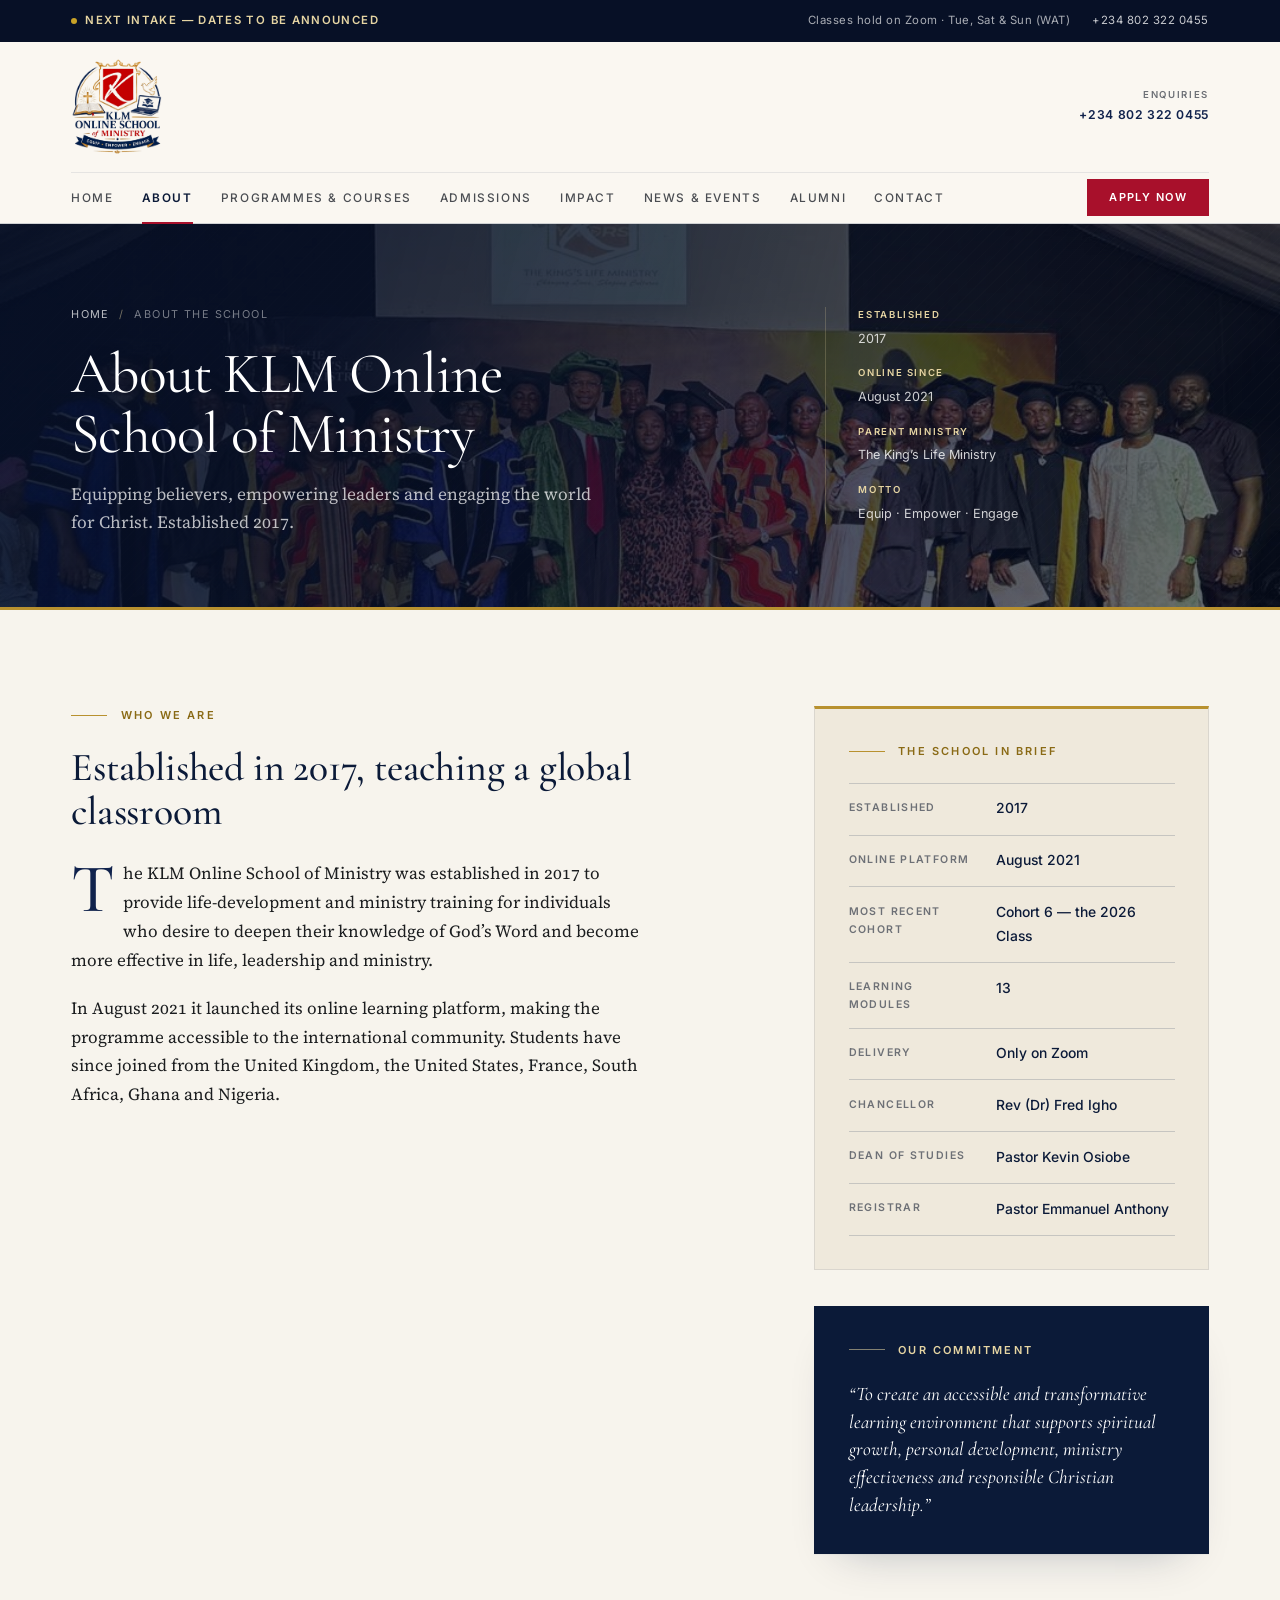
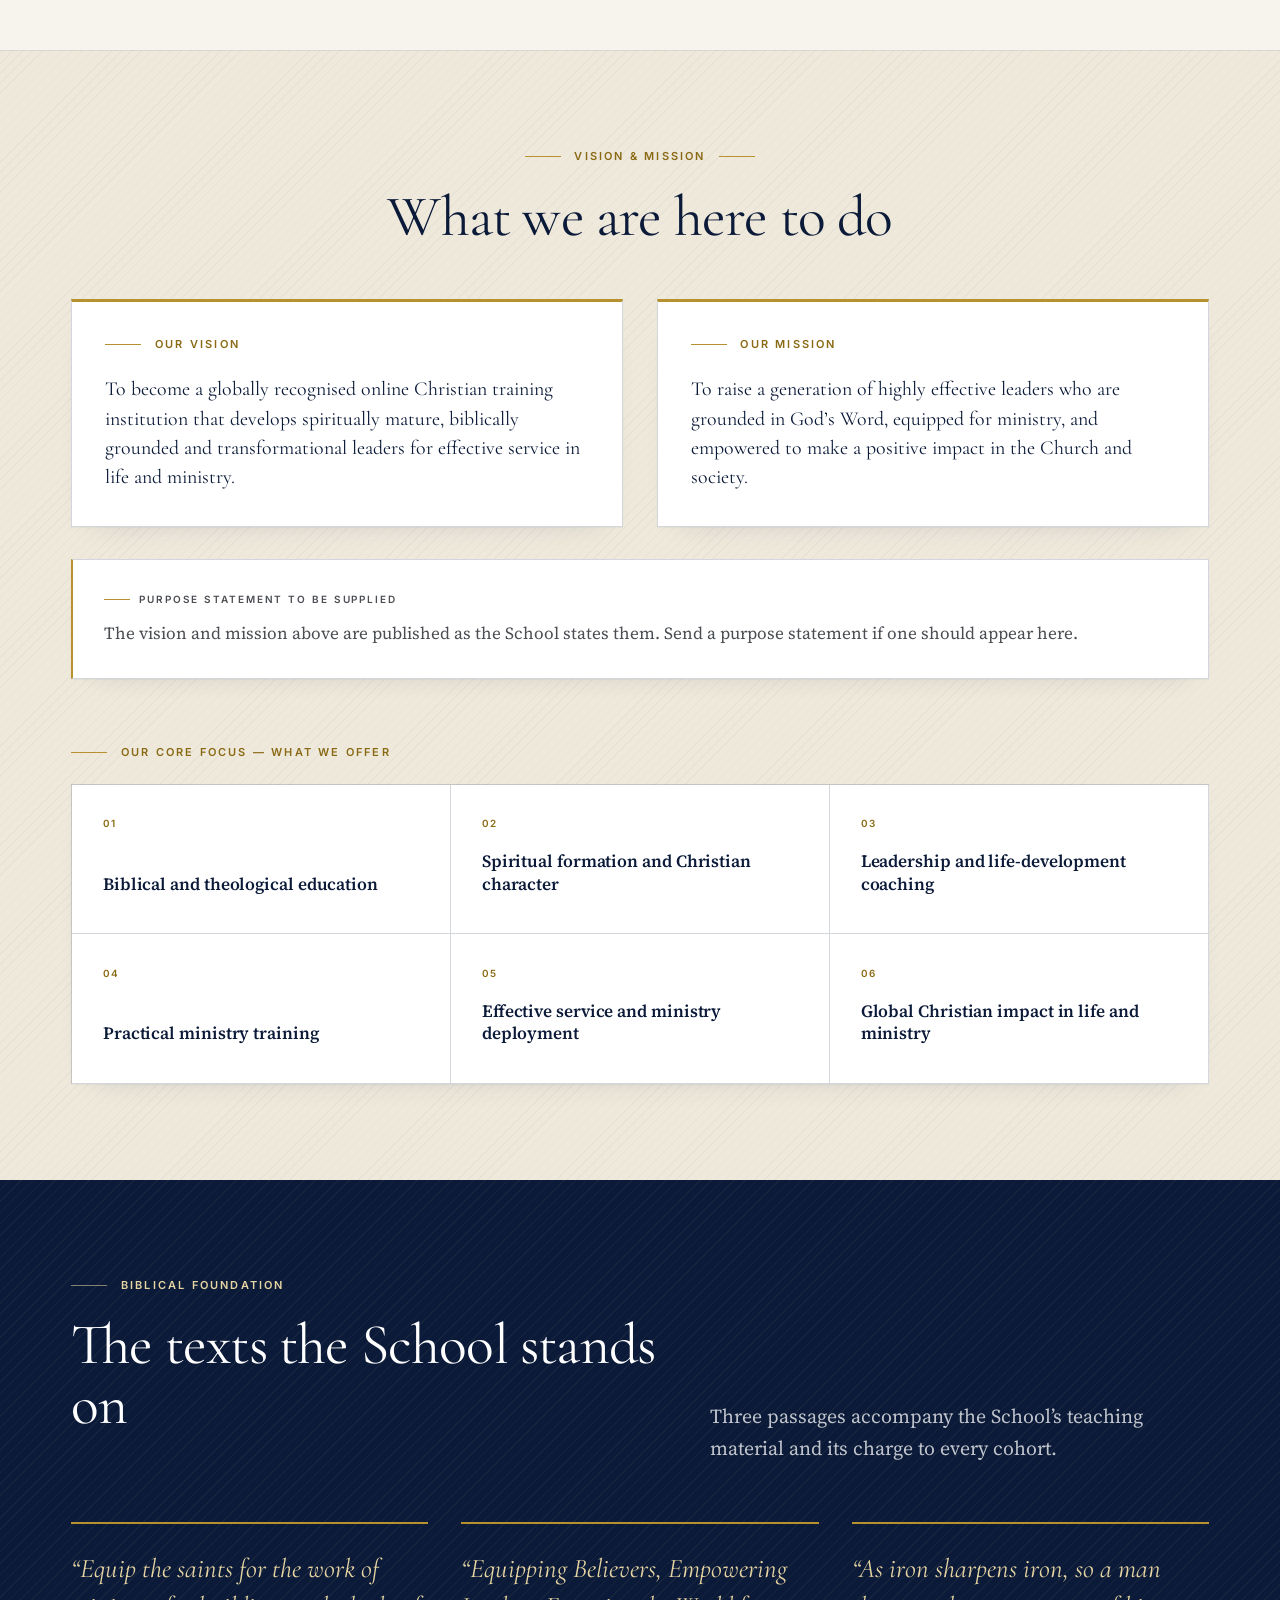
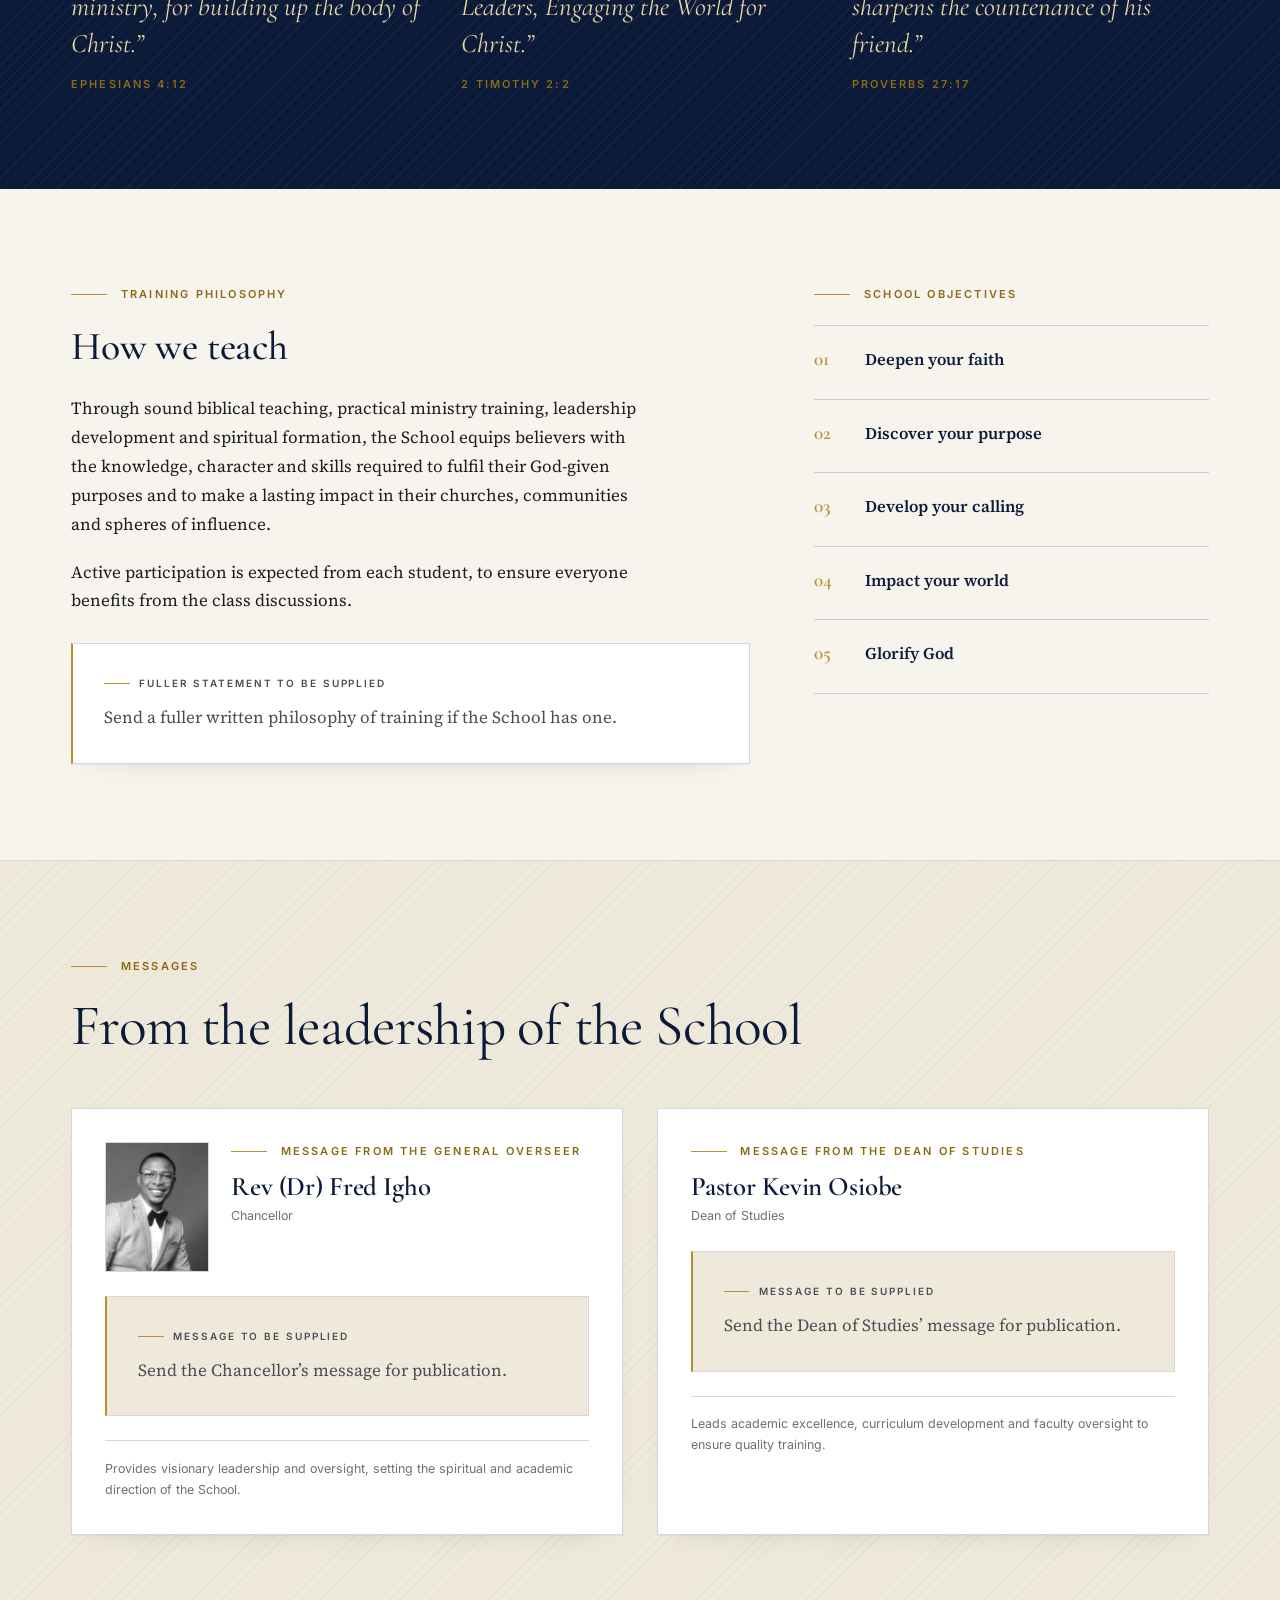
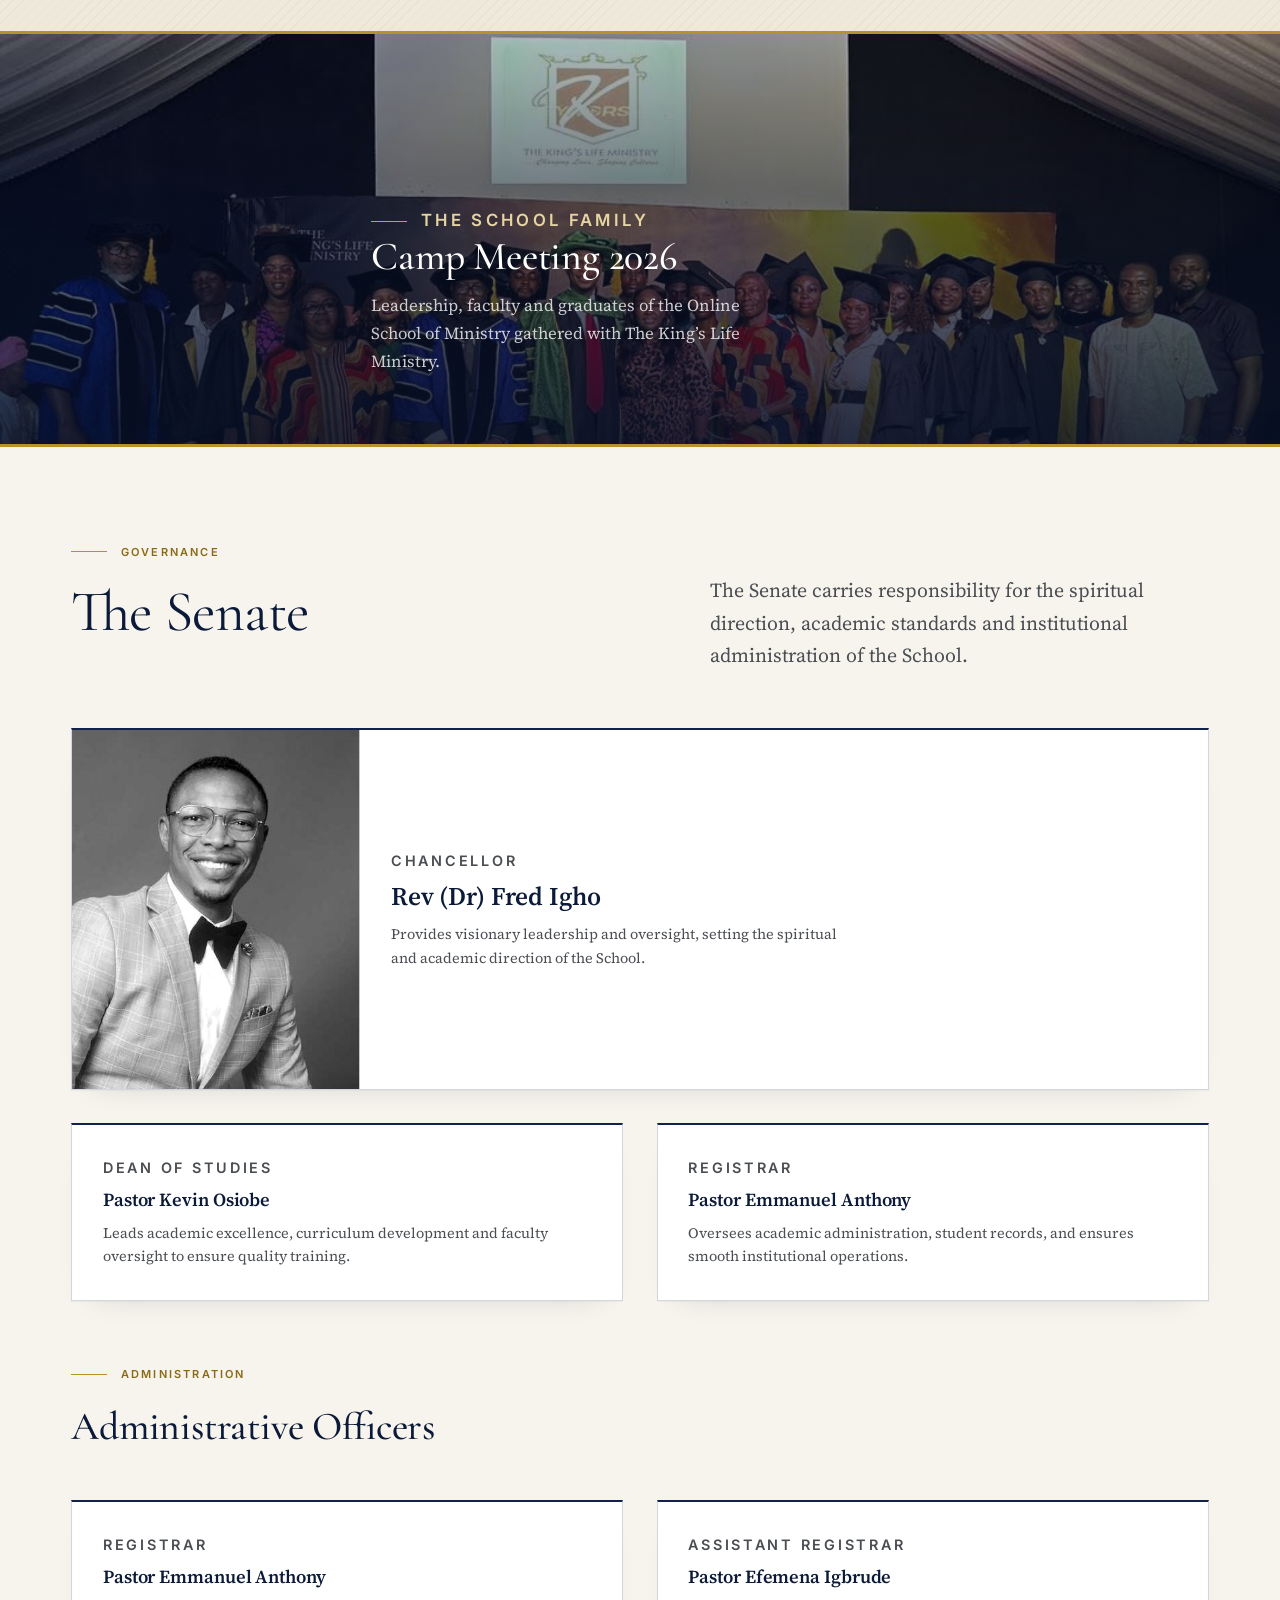
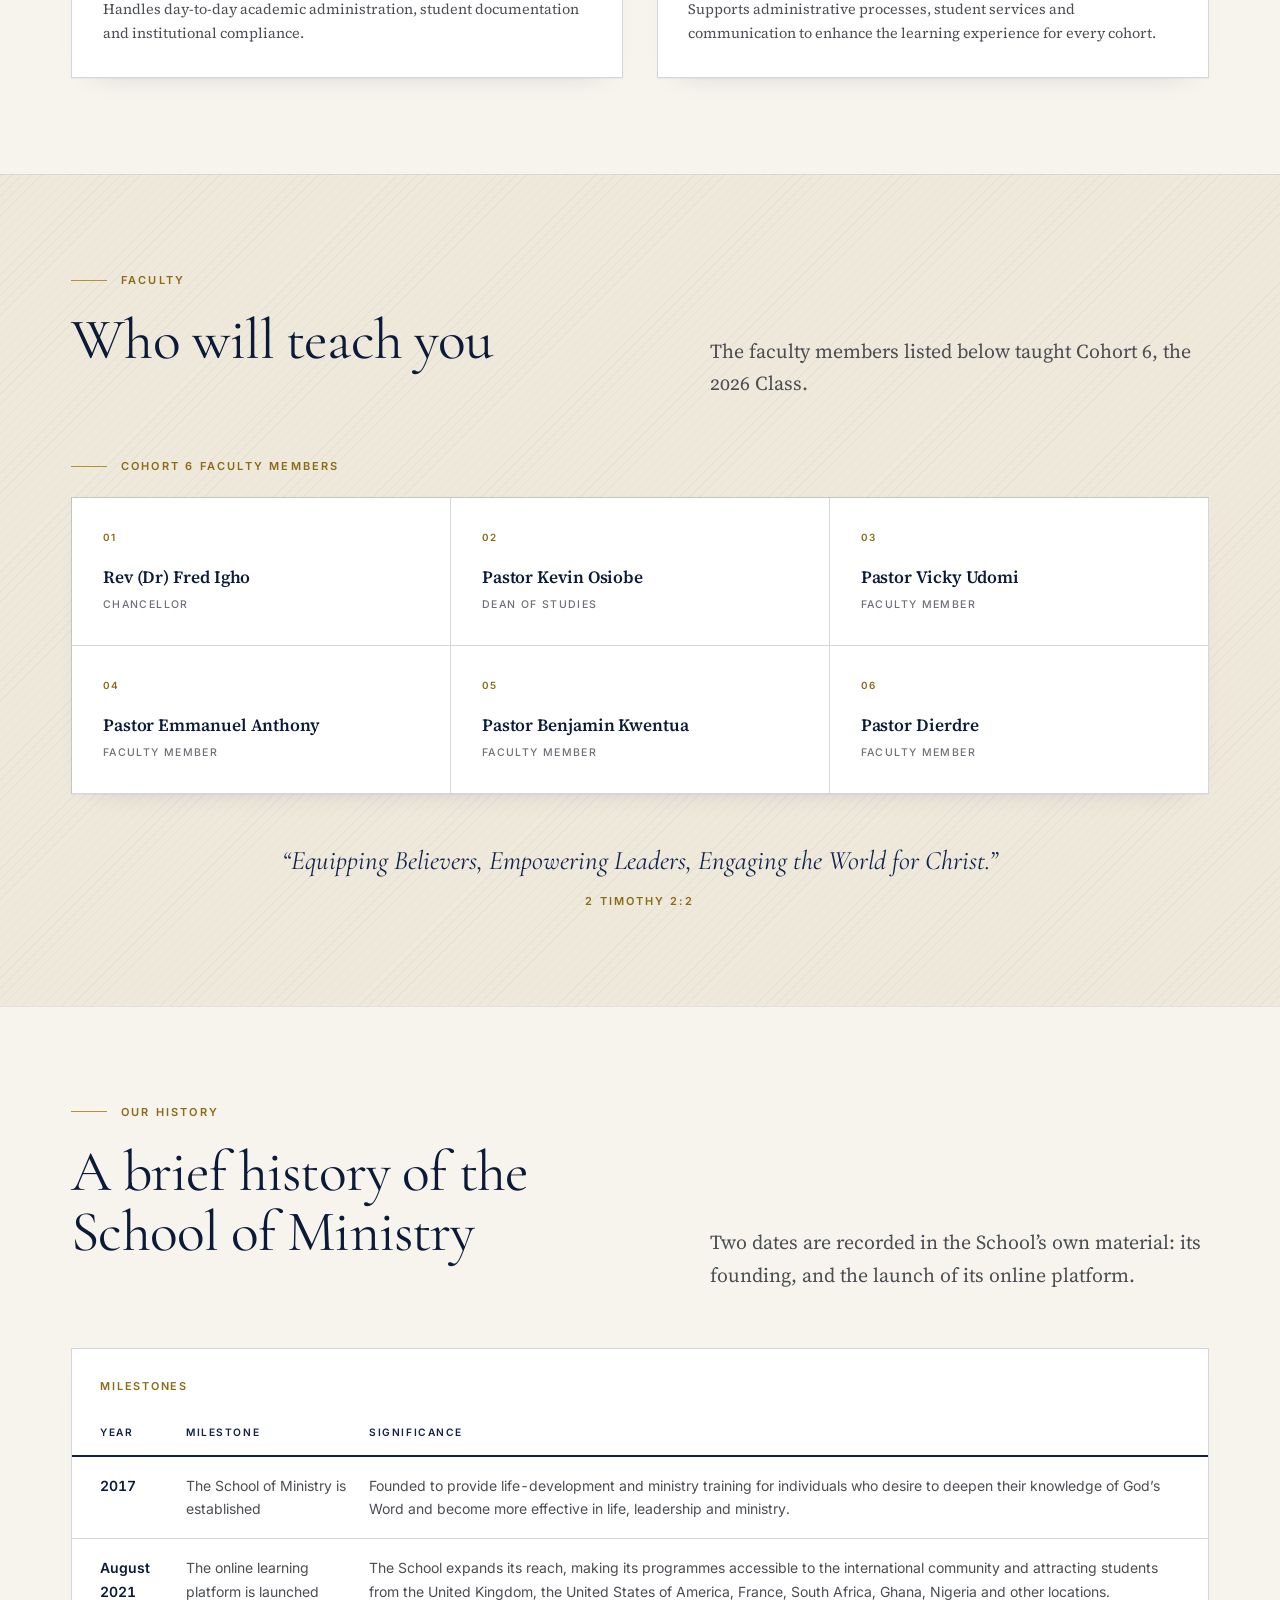
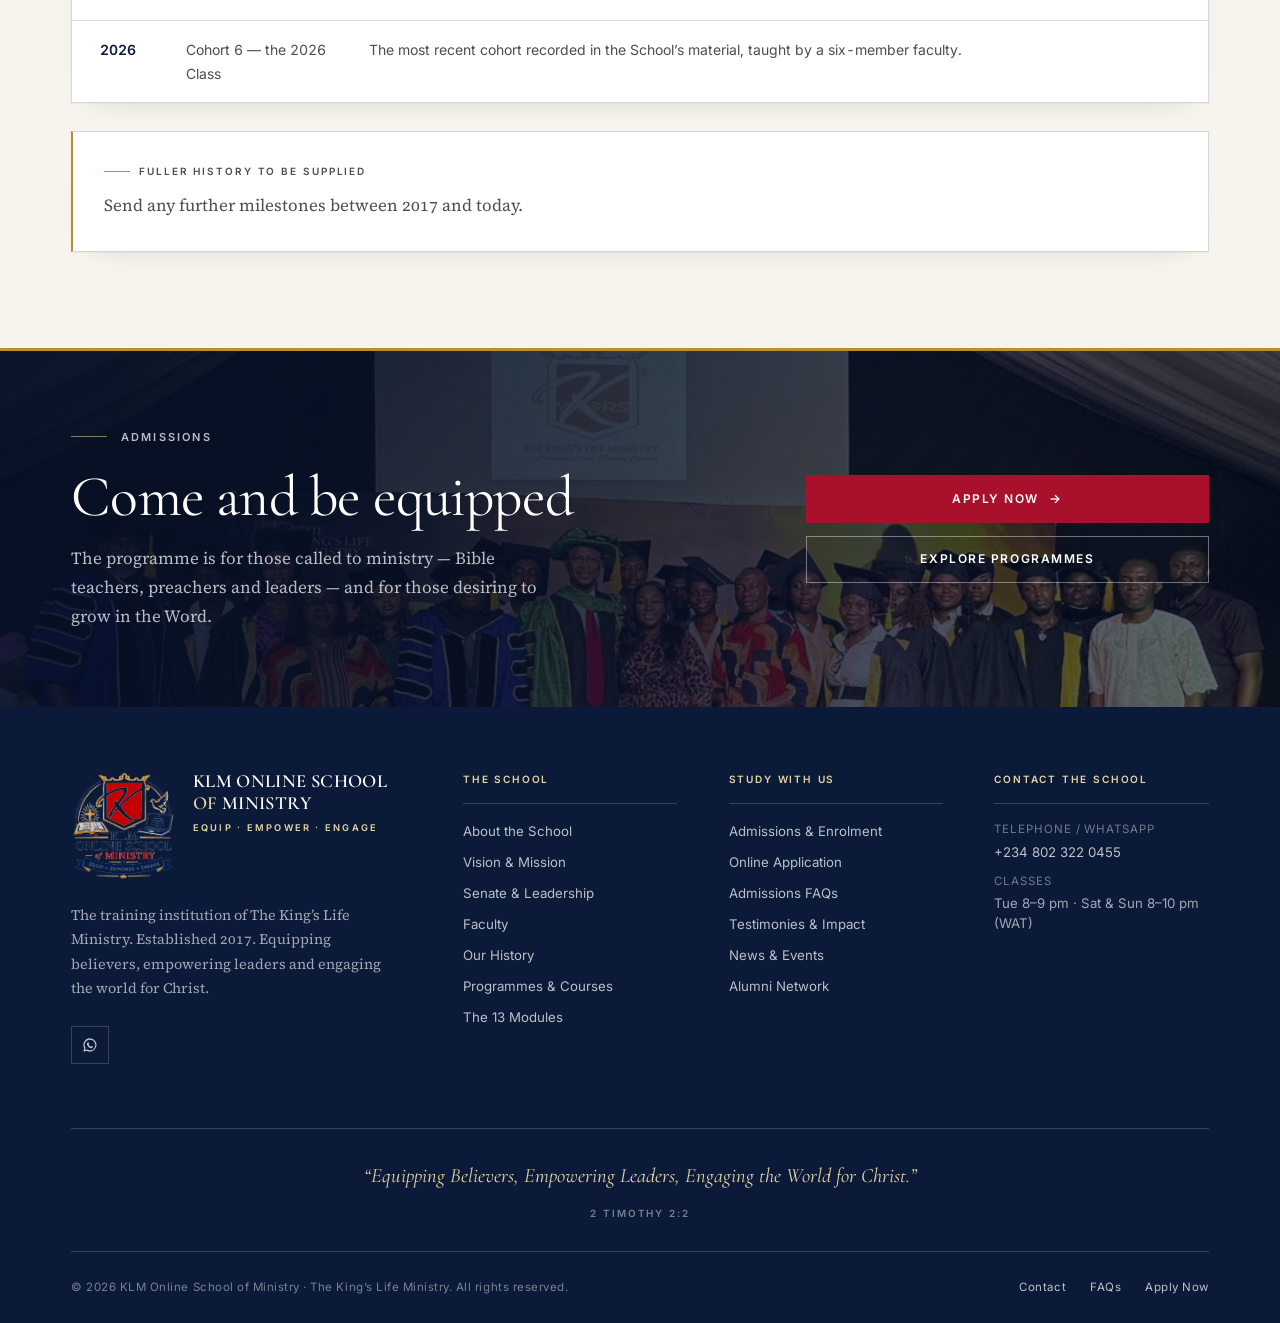
==== commit 0498a5be: "Add School crest logo and Camp Meeting photo overlays across key pages. Co-authored-by: Cursor <curs" ====
--- a/about.html
+++ b/about.html
@@ -10,7 +10,7 @@
 <link rel="preconnect" href="https://fonts.googleapis.com">
 <link rel="preconnect" href="https://fonts.gstatic.com" crossorigin>
 <link href="https://fonts.googleapis.com/css2?family=Cormorant+Garamond:ital,wght@0,400;0,500;0,600;1,300;1,400&family=Inter:wght@400;500;600&family=Source+Serif+4:ital,opsz,wght@0,8..60,300..600;1,8..60,300..600&display=swap" rel="stylesheet">
-<link rel="stylesheet" href="assets/css/main.css">
+<link rel="stylesheet" href="assets/css/main.css?v=20260918d">
 </head>
 <body>
 <a class="skip-link" href="#main">Skip to main content</a>
@@ -29,7 +29,7 @@
   <div class="shell">
     <div class="masthead__top">
       <a class="wordmark" href="index.html">
-        <img class="wordmark__crest" src="assets/img/crest.png" alt="Crest of the KLM Online School of Ministry" width="220" height="236">
+        <img class="wordmark__crest" src="assets/img/crest.png" alt="KLM Online School of Ministry" width="214" height="225">
         <span class="wordmark__text">
           <span class="wordmark__name">KLM Online School <em>of</em> Ministry</span>
           <span class="wordmark__sub">Equip &middot; Empower &middot; Engage</span>
@@ -63,6 +63,9 @@
 
   <!-- ============================== PAGE HEAD ============================== -->
   <section class="pagehead">
+    <div class="pagehead__photo" aria-hidden="true">
+      <img src="assets/img/camp-meeting-hero.jpg" alt="" width="1080" height="534">
+    </div>
     <div class="shell pagehead__inner">
       <div>
         <nav class="breadcrumb" aria-label="Breadcrumb">
@@ -271,6 +274,18 @@
           <p class="small-print" style="margin-top:1.5rem;border-top:1px solid var(--line);padding-top:1.1rem">Leads academic excellence, curriculum development and faculty oversight to ensure quality training.</p>
         </article>
       </div>
+    </div>
+  </section>
+
+  <section class="photo-band" aria-label="Camp Meeting 2026">
+    <div class="photo-band__media" aria-hidden="true">
+      <img src="assets/img/camp-meeting-2026.jpg" alt="" width="1080" height="624" loading="lazy">
+    </div>
+    <div class="photo-band__veil" aria-hidden="true"></div>
+    <div class="shell photo-band__content reveal">
+      <p class="eyebrow eyebrow--light">The School Family</p>
+      <h2 class="display-md">Camp Meeting 2026</h2>
+      <p>Leadership, faculty and graduates of the Online School of Ministry gathered with The King&rsquo;s Life Ministry.</p>
     </div>
   </section>
 
@@ -429,6 +444,9 @@
 
   <!-- ================================ CTA ================================ -->
   <section class="cta">
+    <div class="cta__photo" aria-hidden="true">
+      <img src="assets/img/camp-meeting-2026.jpg" alt="" width="1080" height="624" loading="lazy">
+    </div>
     <div class="shell cta__inner">
       <div>
         <p class="eyebrow eyebrow--light">Admissions</p>
--- a/assets/css/main.css
+++ b/assets/css/main.css
@@ -2,7 +2,7 @@
    KLM Online School of Ministry
    main.css — institutional prospectus design system
    Palette derived from the School crest: navy, gold, oxblood, ivory.
-   The crest itself is the crowned red shield with the script letter K.
+   The crest is the full KLM Online School of Ministry emblem.
    ========================================================================== */
 
 /* --------------------------------------------------------------------------
@@ -741,20 +741,19 @@
 }
 
 .wordmark__crest {
-  width: 3.4rem;
+  width: 5.75rem;
   height: auto;
   flex: none;
   transition: width 0.25s ease;
 }
 
 .masthead.is-stuck .wordmark__crest {
-  width: 2.7rem;
-}
-
+  width: 4.35rem;
+}
+
+/* Full School emblem already carries the name and motto. */
 .wordmark__text {
-  display: flex;
-  flex-direction: column;
-  gap: 0.16rem;
+  display: none;
 }
 
 .wordmark__name {
@@ -941,28 +940,43 @@
   border-bottom: 3px solid var(--gold-500);
 }
 
+.hero__photo {
+  position: absolute;
+  inset: 0;
+  z-index: 0;
+}
+
+.hero__photo img {
+  width: 100%;
+  height: 100%;
+  object-fit: cover;
+  object-position: center 32%;
+  display: block;
+}
+
 .hero::before {
   content: "";
   position: absolute;
   inset: 0;
-  background-image: repeating-linear-gradient(
-    -45deg,
-    rgba(230, 213, 163, 0.055) 0 1px,
-    transparent 1px 9px
-  );
+  z-index: 1;
+  background:
+    linear-gradient(
+      105deg,
+      rgba(7, 16, 38, 0.92) 0%,
+      rgba(7, 16, 38, 0.78) 42%,
+      rgba(7, 16, 38, 0.55) 68%,
+      rgba(7, 16, 38, 0.42) 100%
+    ),
+    repeating-linear-gradient(
+      -45deg,
+      rgba(230, 213, 163, 0.04) 0 1px,
+      transparent 1px 9px
+    );
   pointer-events: none;
 }
 
 .hero::after {
-  content: "";
-  position: absolute;
-  top: 50%;
-  right: -8%;
-  width: 46rem;
-  height: 46rem;
-  transform: translateY(-50%);
-  background: radial-gradient(circle at center, rgba(27, 50, 102, 0.85) 0%, transparent 62%);
-  pointer-events: none;
+  content: none;
 }
 
 .hero__inner {
@@ -1030,12 +1044,13 @@
 
 .hero__crest {
   position: absolute;
-  inset: 0;
-  margin: auto;
-  width: 78%;
-  opacity: 0.09;
-  filter: grayscale(1) brightness(2.6) contrast(0.85);
+  inset: auto 4% 6% auto;
+  margin: 0;
+  width: min(38%, 16rem);
+  opacity: 0.14;
+  filter: none;
   pointer-events: none;
+  z-index: 1;
 }
 
 /* Cohort card */
@@ -1210,15 +1225,38 @@
   overflow: hidden;
 }
 
+.pagehead__photo {
+  position: absolute;
+  inset: 0;
+  z-index: 0;
+}
+
+.pagehead__photo img {
+  width: 100%;
+  height: 100%;
+  object-fit: cover;
+  object-position: center 38%;
+  display: block;
+}
+
 .pagehead::before {
   content: "";
   position: absolute;
   inset: 0;
-  background-image: repeating-linear-gradient(
-    -45deg,
-    rgba(230, 213, 163, 0.05) 0 1px,
-    transparent 1px 9px
-  );
+  z-index: 1;
+  background:
+    linear-gradient(
+      105deg,
+      rgba(7, 16, 38, 0.92) 0%,
+      rgba(7, 16, 38, 0.8) 50%,
+      rgba(7, 16, 38, 0.58) 100%
+    ),
+    repeating-linear-gradient(
+      -45deg,
+      rgba(230, 213, 163, 0.04) 0 1px,
+      transparent 1px 9px
+    );
+  pointer-events: none;
 }
 
 .pagehead__inner {
@@ -2691,15 +2729,38 @@
   overflow: hidden;
 }
 
+.cta__photo {
+  position: absolute;
+  inset: 0;
+  z-index: 0;
+}
+
+.cta__photo img {
+  width: 100%;
+  height: 100%;
+  object-fit: cover;
+  object-position: center 40%;
+  display: block;
+}
+
 .cta::before {
   content: "";
   position: absolute;
   inset: 0;
-  background-image: repeating-linear-gradient(
-    -45deg,
-    rgba(230, 213, 163, 0.05) 0 1px,
-    transparent 1px 9px
-  );
+  z-index: 1;
+  background:
+    linear-gradient(
+      100deg,
+      rgba(7, 16, 38, 0.94) 0%,
+      rgba(7, 16, 38, 0.82) 48%,
+      rgba(7, 16, 38, 0.62) 100%
+    ),
+    repeating-linear-gradient(
+      -45deg,
+      rgba(230, 213, 163, 0.04) 0 1px,
+      transparent 1px 9px
+    );
+  pointer-events: none;
 }
 
 .cta__inner {
@@ -2762,7 +2823,7 @@
 }
 
 .footer__crest {
-  width: 3.6rem;
+  width: 6.5rem;
   flex: none;
 }
 
@@ -2980,7 +3041,7 @@
 }
 
 .crest-plate img {
-  width: min(100%, 17rem);
+  width: min(100%, 15rem);
 }
 
 .crest-plate figcaption {
@@ -3135,6 +3196,177 @@
   line-height: 1.6;
 }
 
+/* Ceremony / cohort photographs. Gap and plate stock so each print reads as a
+   finished card rather than a tile in a contact sheet. */
+.gallery--photos {
+  gap: clamp(1rem, 2vw, 1.5rem);
+  background: transparent;
+  border: 0;
+  grid-template-columns: repeat(3, minmax(0, 1fr));
+}
+
+.gallery__item {
+  margin: 0;
+  background: var(--paper);
+  border: var(--rule) solid var(--line);
+  border-top: 2px solid var(--navy-700);
+  box-shadow: var(--shadow-card);
+  overflow: hidden;
+  display: flex;
+  flex-direction: column;
+  transition: box-shadow 0.3s ease, transform 0.3s ease;
+}
+
+.gallery__item:hover {
+  box-shadow: var(--shadow-card-raised);
+  transform: translateY(-2px);
+}
+
+/* Frame holds the ratio; the image fills it. HTML width/height attrs then
+   cannot stretch the card into a tall portrait. */
+.gallery__frame {
+  aspect-ratio: 4 / 3;
+  overflow: hidden;
+  background: var(--ivory-dark);
+  flex: none;
+}
+
+.gallery__frame img,
+.gallery__item > img {
+  width: 100%;
+  height: 100%;
+  object-fit: cover;
+  object-position: center 28%;
+  display: block;
+}
+
+.gallery__item figcaption {
+  padding: 1rem 1.15rem 1.2rem;
+  font-family: var(--sans);
+  font-size: 0.78rem;
+  line-height: 1.5;
+  color: var(--ink-soft);
+}
+
+.gallery__item figcaption strong {
+  display: block;
+  font-family: var(--display-text);
+  font-size: 1.02rem;
+  font-weight: 600;
+  color: var(--navy-800);
+  margin-bottom: 0.25rem;
+  line-height: 1.3;
+}
+
+.gallery__item figcaption span {
+  display: block;
+  font-size: 0.62rem;
+  font-weight: 600;
+  letter-spacing: 0.14em;
+  text-transform: uppercase;
+  color: var(--gold-600);
+  margin-bottom: 0.45rem;
+}
+
+@media (max-width: 940px) {
+  .gallery--photos {
+    grid-template-columns: repeat(2, minmax(0, 1fr));
+  }
+}
+
+@media (max-width: 560px) {
+  .gallery--photos {
+    grid-template-columns: minmax(0, 1fr);
+  }
+}
+
+/* --------------------------------------------------------------------------
+   Photo bands — full-bleed ceremony imagery with a navy veil and copy on top
+   -------------------------------------------------------------------------- */
+
+.photo-band {
+  position: relative;
+  min-height: clamp(17rem, 38vw, 26rem);
+  display: grid;
+  align-items: end;
+  overflow: hidden;
+  color: rgba(255, 255, 255, 0.86);
+  border-block: 3px solid var(--gold-500);
+}
+
+.photo-band__media {
+  position: absolute;
+  inset: 0;
+  z-index: 0;
+}
+
+.photo-band__media img {
+  width: 100%;
+  height: 100%;
+  object-fit: cover;
+  object-position: center 40%;
+  display: block;
+}
+
+.photo-band__veil {
+  position: absolute;
+  inset: 0;
+  z-index: 1;
+  background: linear-gradient(
+    180deg,
+    rgba(7, 16, 38, 0.28) 0%,
+    rgba(7, 16, 38, 0.55) 38%,
+    rgba(7, 16, 38, 0.88) 100%
+  );
+  pointer-events: none;
+}
+
+.photo-band__content {
+  position: relative;
+  z-index: 2;
+  padding-block: clamp(2.4rem, 5.5vw, 4.25rem);
+  max-width: 40rem;
+}
+
+.photo-band__content .eyebrow {
+  color: var(--gold-200);
+}
+
+.photo-band__content .eyebrow::before {
+  background: var(--gold-400);
+}
+
+.photo-band__content h2 {
+  color: #fff;
+  margin-bottom: 0.85rem;
+}
+
+.photo-band__content p {
+  color: rgba(255, 255, 255, 0.78);
+  margin: 0;
+  max-width: 42ch;
+  font-size: 1.05rem;
+  line-height: 1.65;
+}
+
+.photo-band--tall {
+  min-height: clamp(20rem, 48vw, 32rem);
+  align-items: center;
+}
+
+.photo-band--tall .photo-band__content {
+  max-width: 36rem;
+}
+
+.photo-band--tall .photo-band__veil {
+  background: linear-gradient(
+    100deg,
+    rgba(7, 16, 38, 0.9) 0%,
+    rgba(7, 16, 38, 0.72) 45%,
+    rgba(7, 16, 38, 0.4) 100%
+  );
+}
+
 /* --------------------------------------------------------------------------
    21. Scroll reveal
    -------------------------------------------------------------------------- */
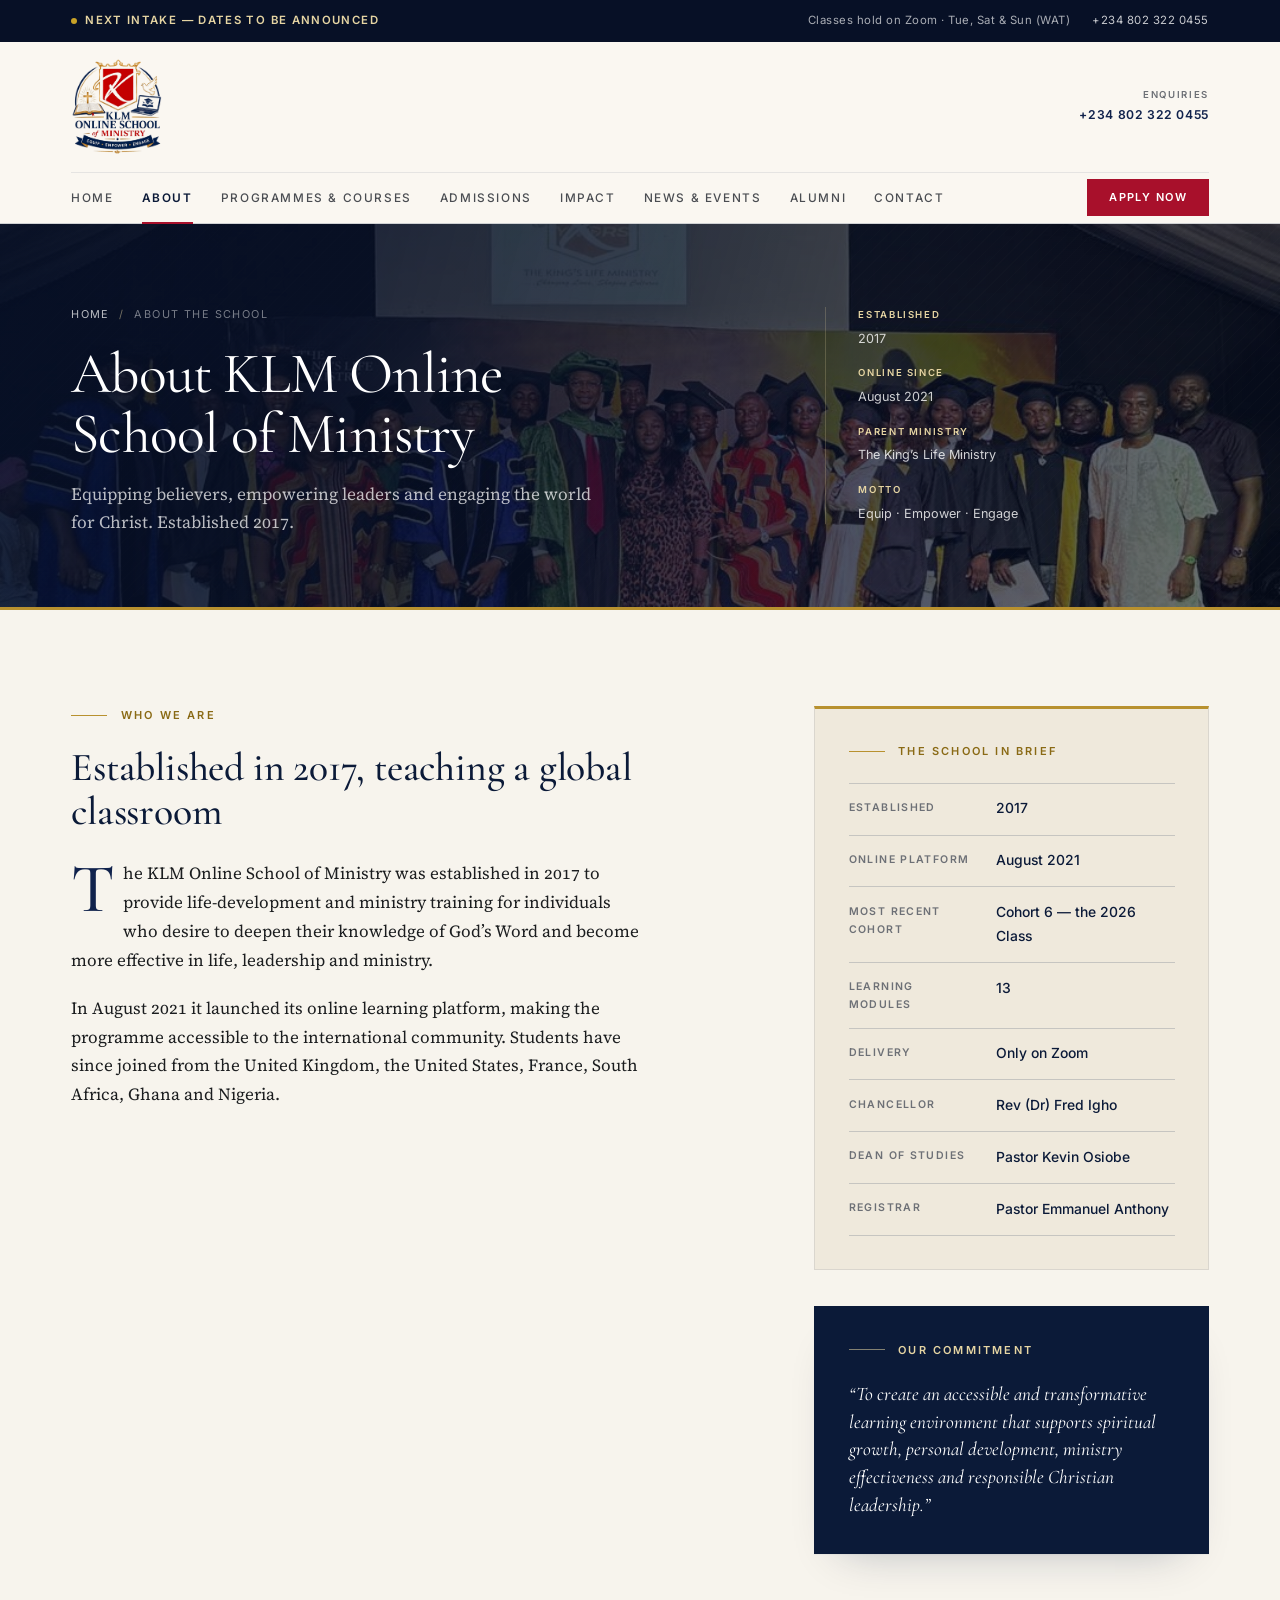
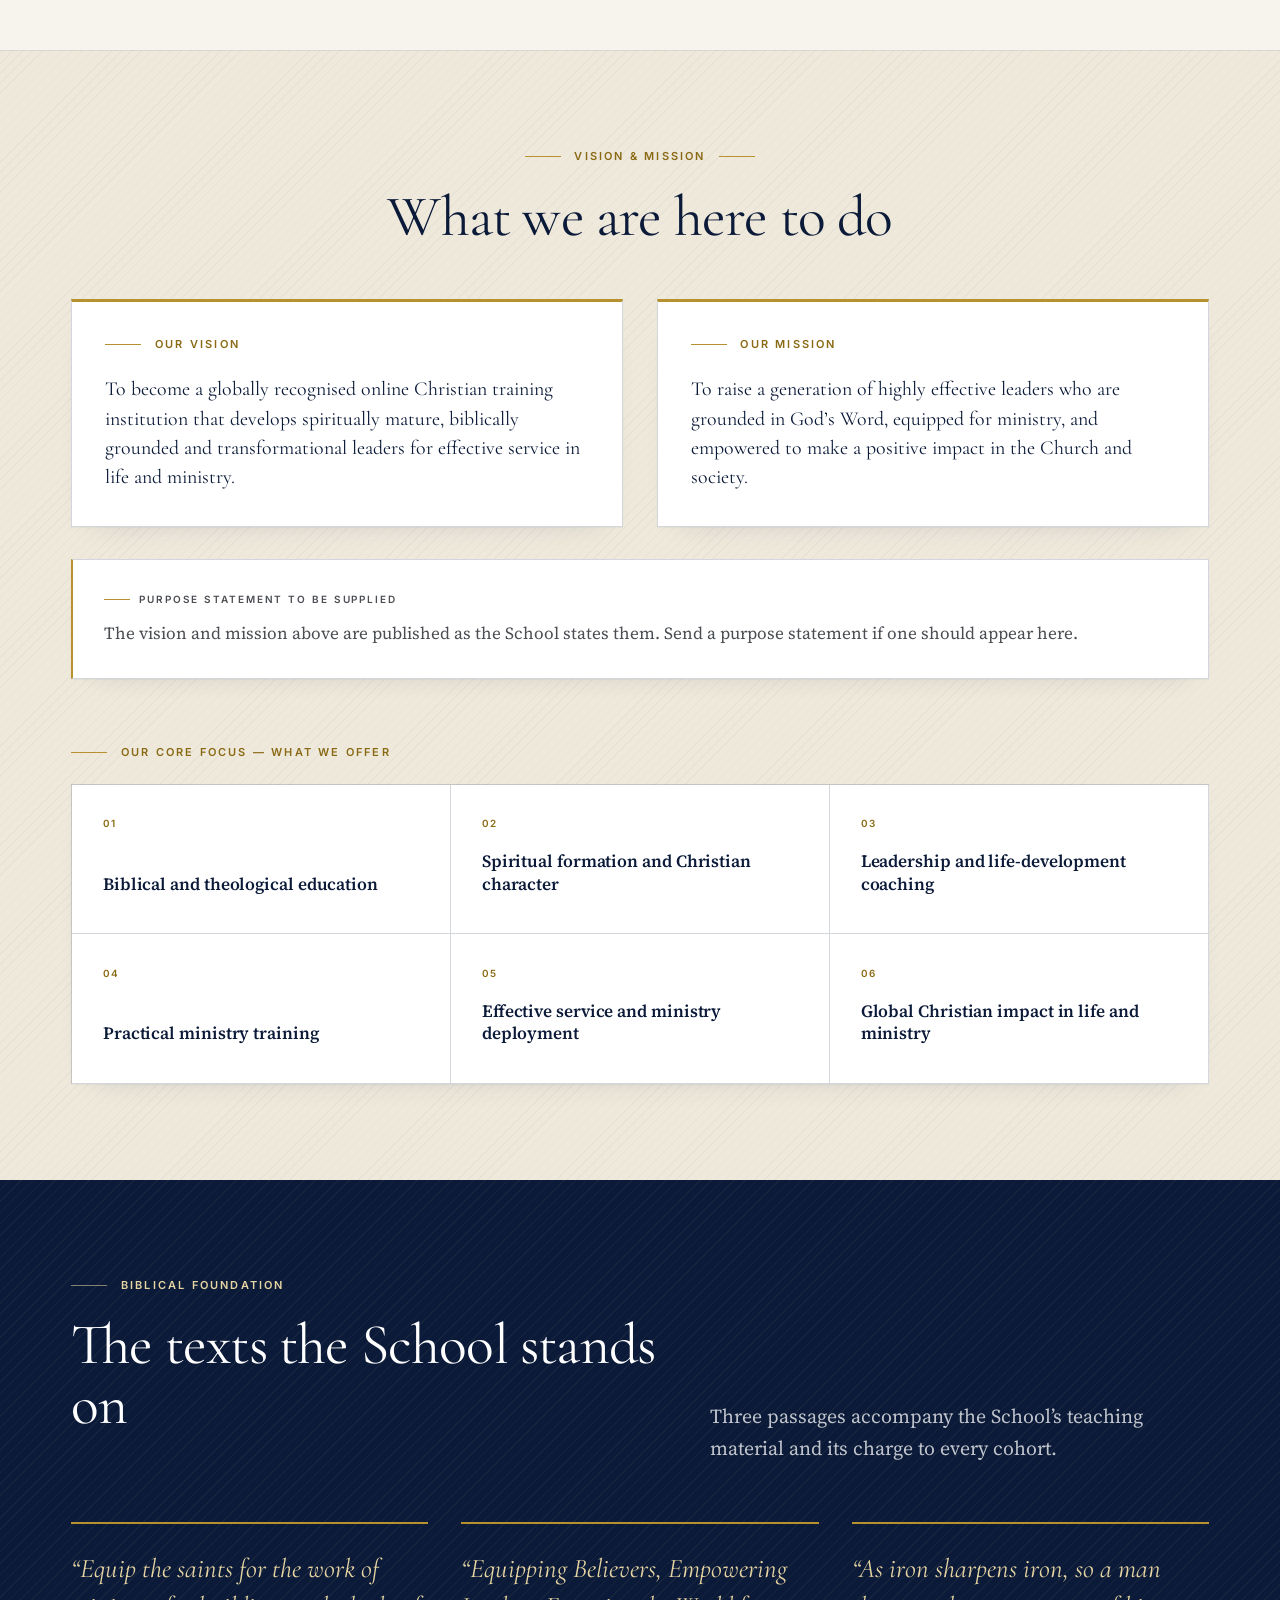
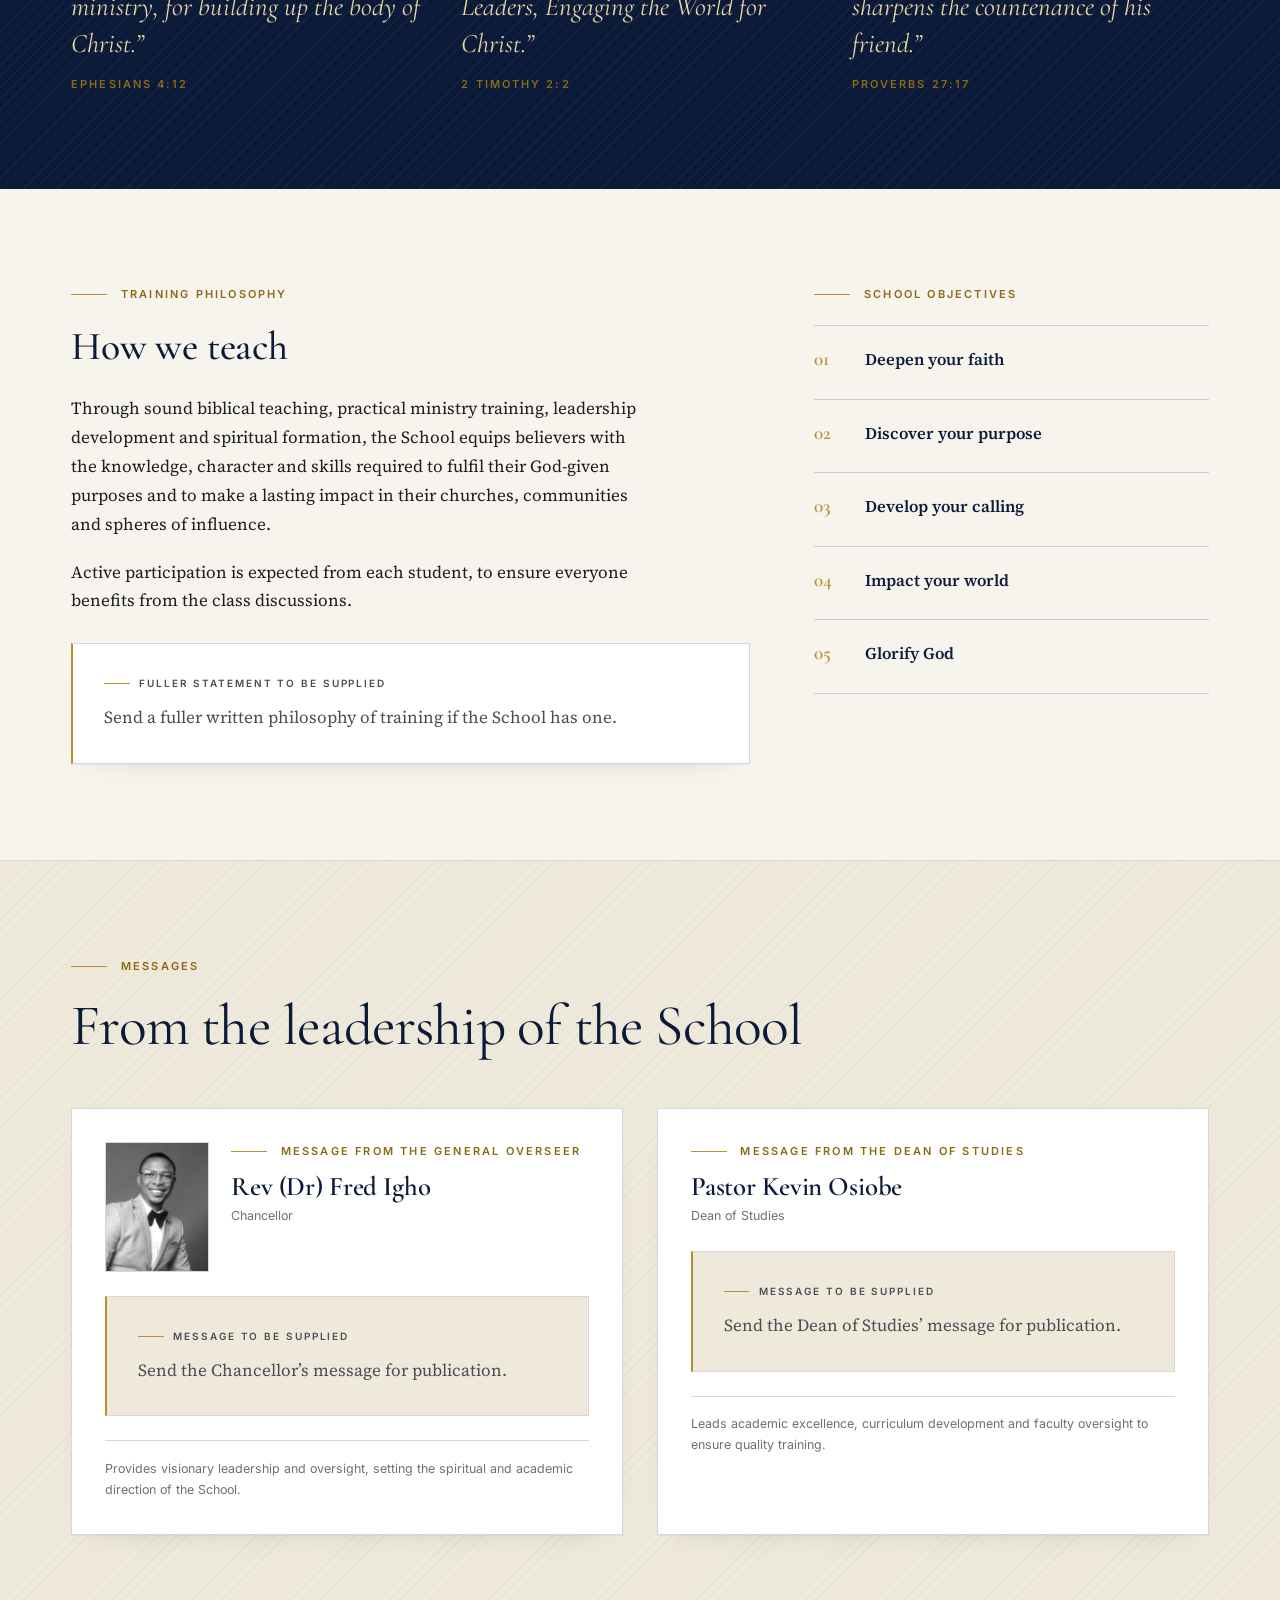
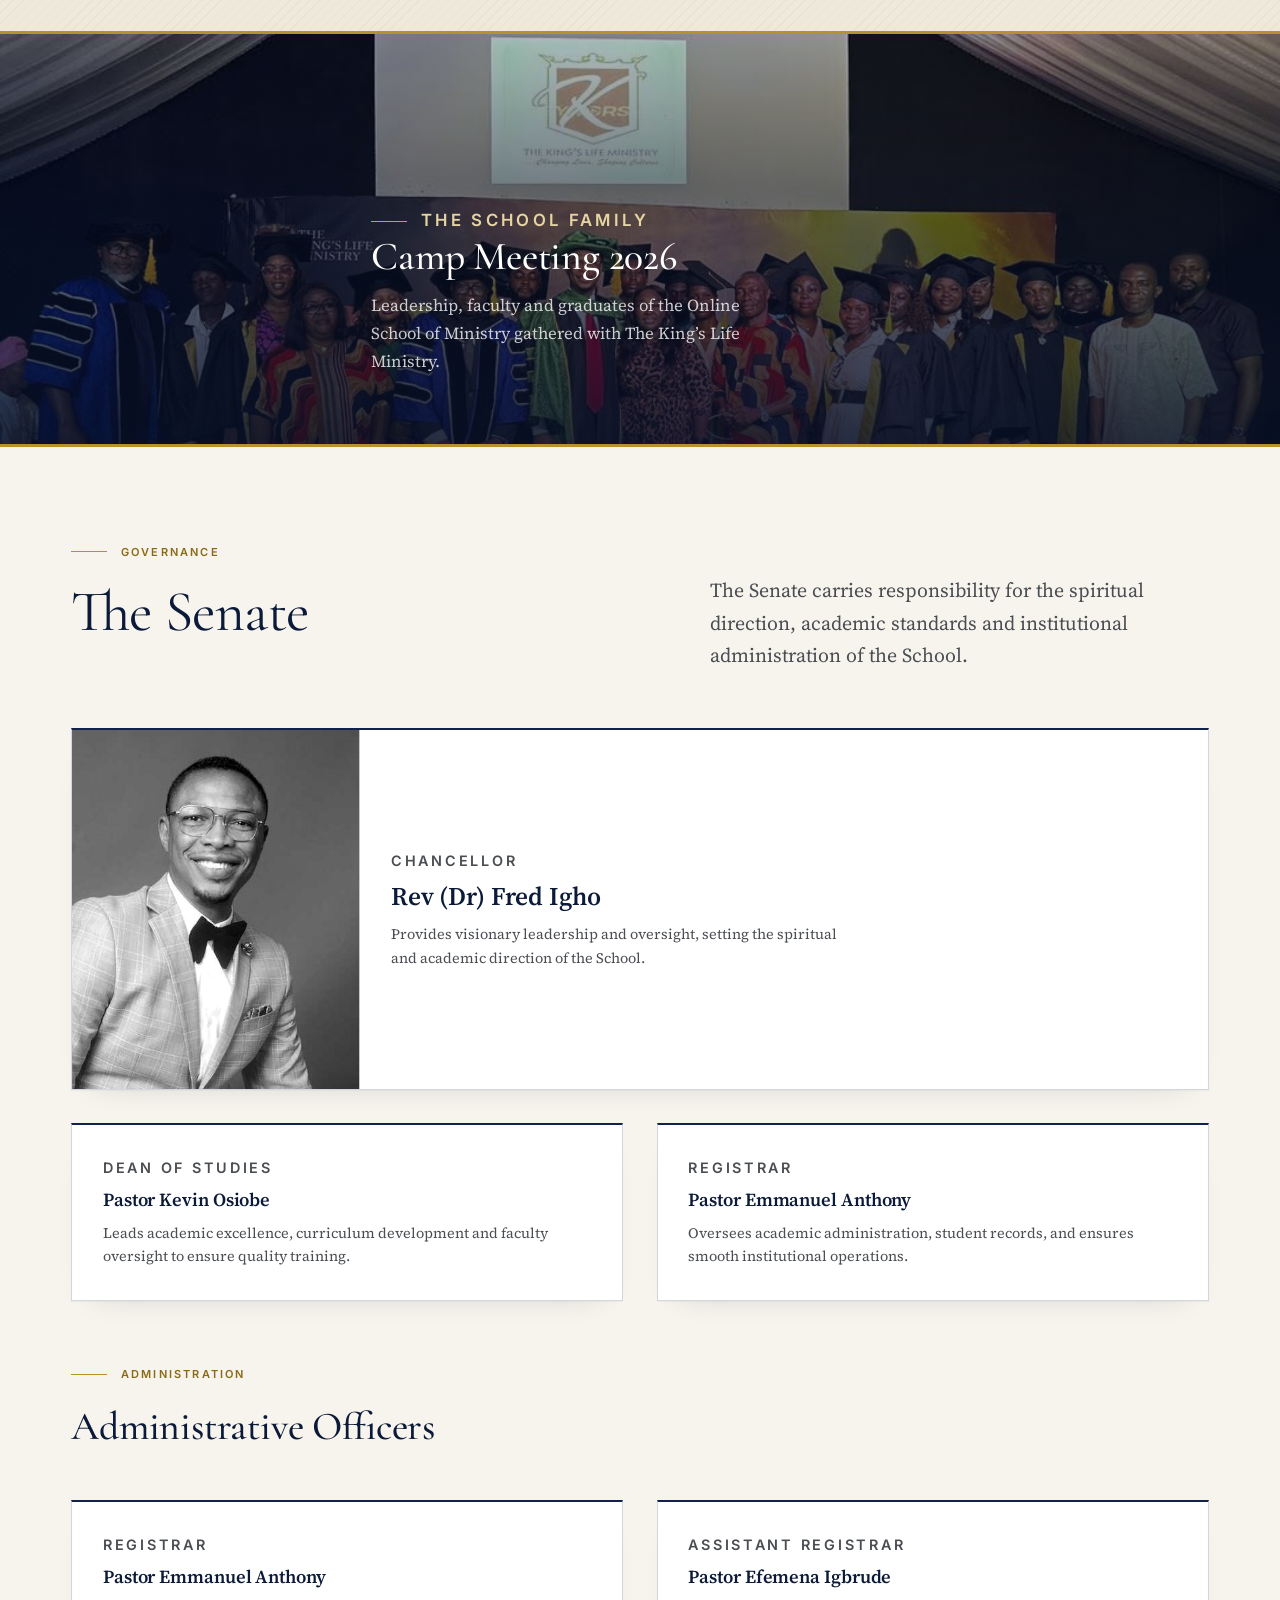
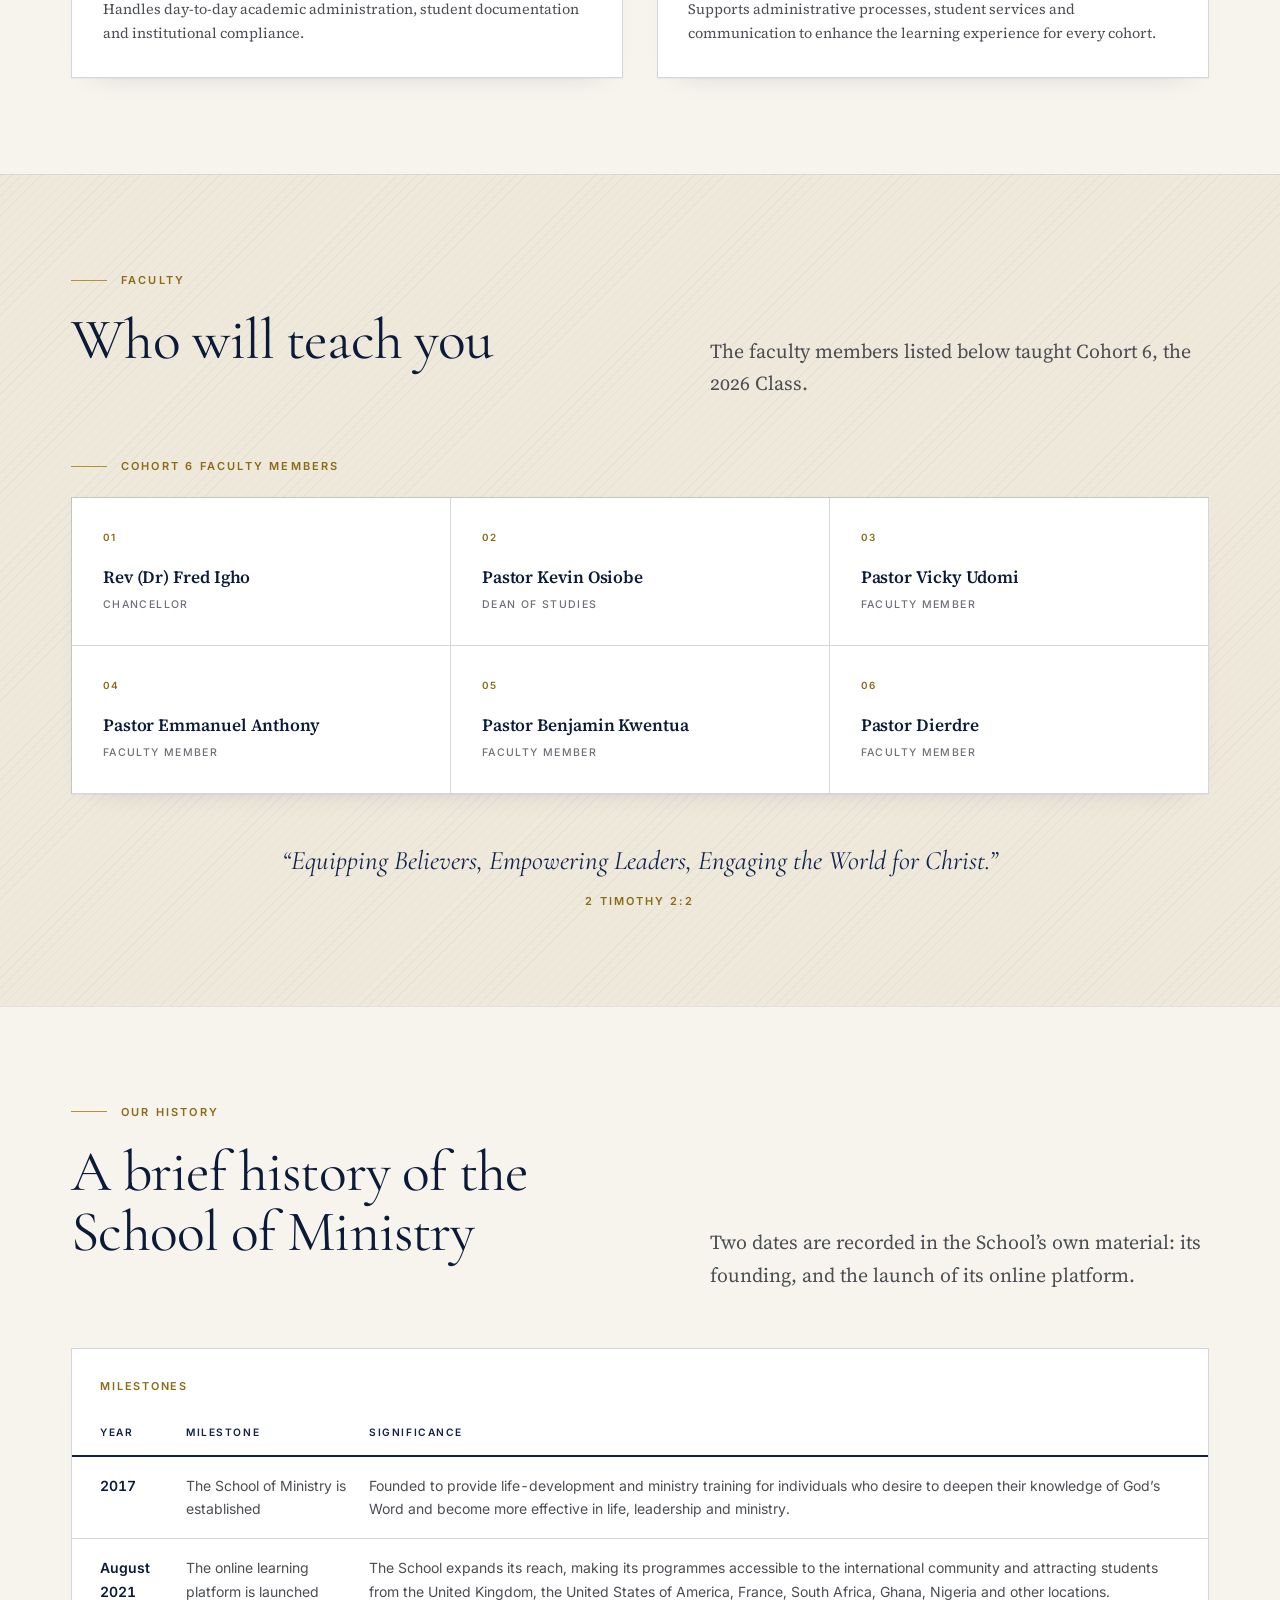
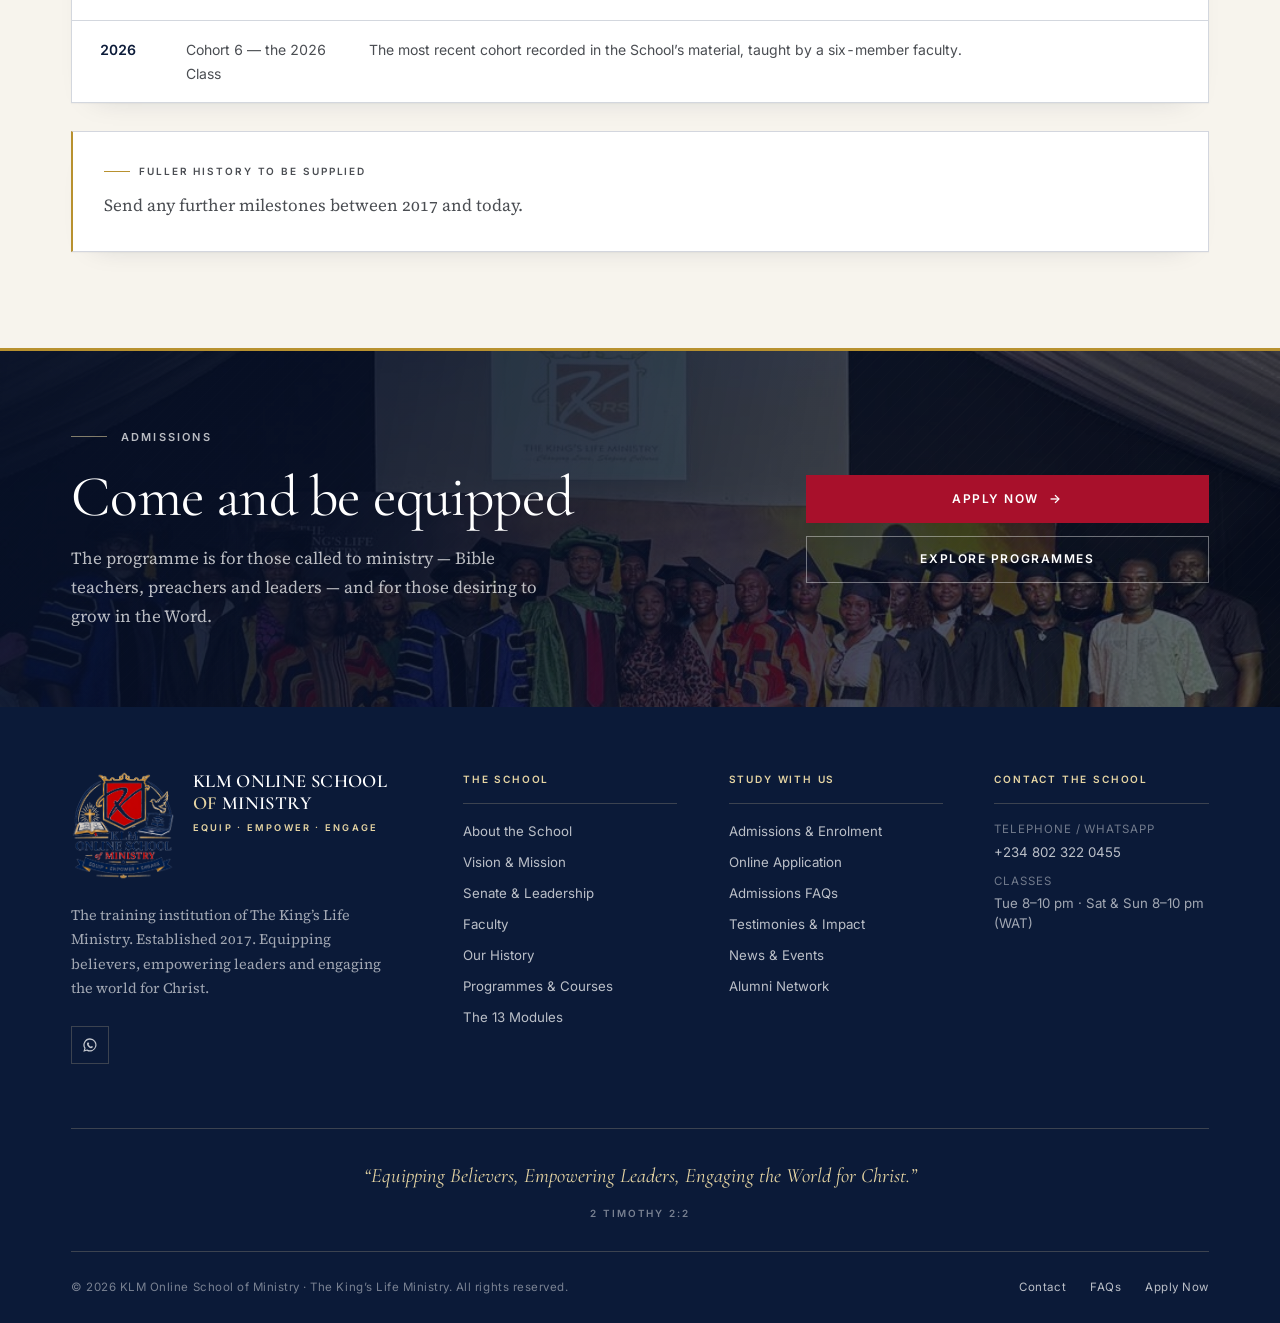
==== commit 70e627f0: "Correct Tuesday class hours to 8:00–10:00 pm WAT. Co-authored-by: Cursor <cursoragent@cursor.com>" ====
--- a/about.html
+++ b/about.html
@@ -508,7 +508,7 @@
         <p class="footer__coltitle">Contact the School</p>
         <ul class="footer__list">
           <li><span>Telephone / WhatsApp</span><a href="tel:+2348023220455">+234 802 322 0455</a></li>
-          <li><span>Classes</span>Tue 8&ndash;9 pm &middot; Sat &amp; Sun 8&ndash;10 pm (WAT)</li>
+          <li><span>Classes</span>Tue 8&ndash;10 pm &middot; Sat &amp; Sun 8&ndash;10 pm (WAT)</li>
         </ul>
       </div>
     </div>
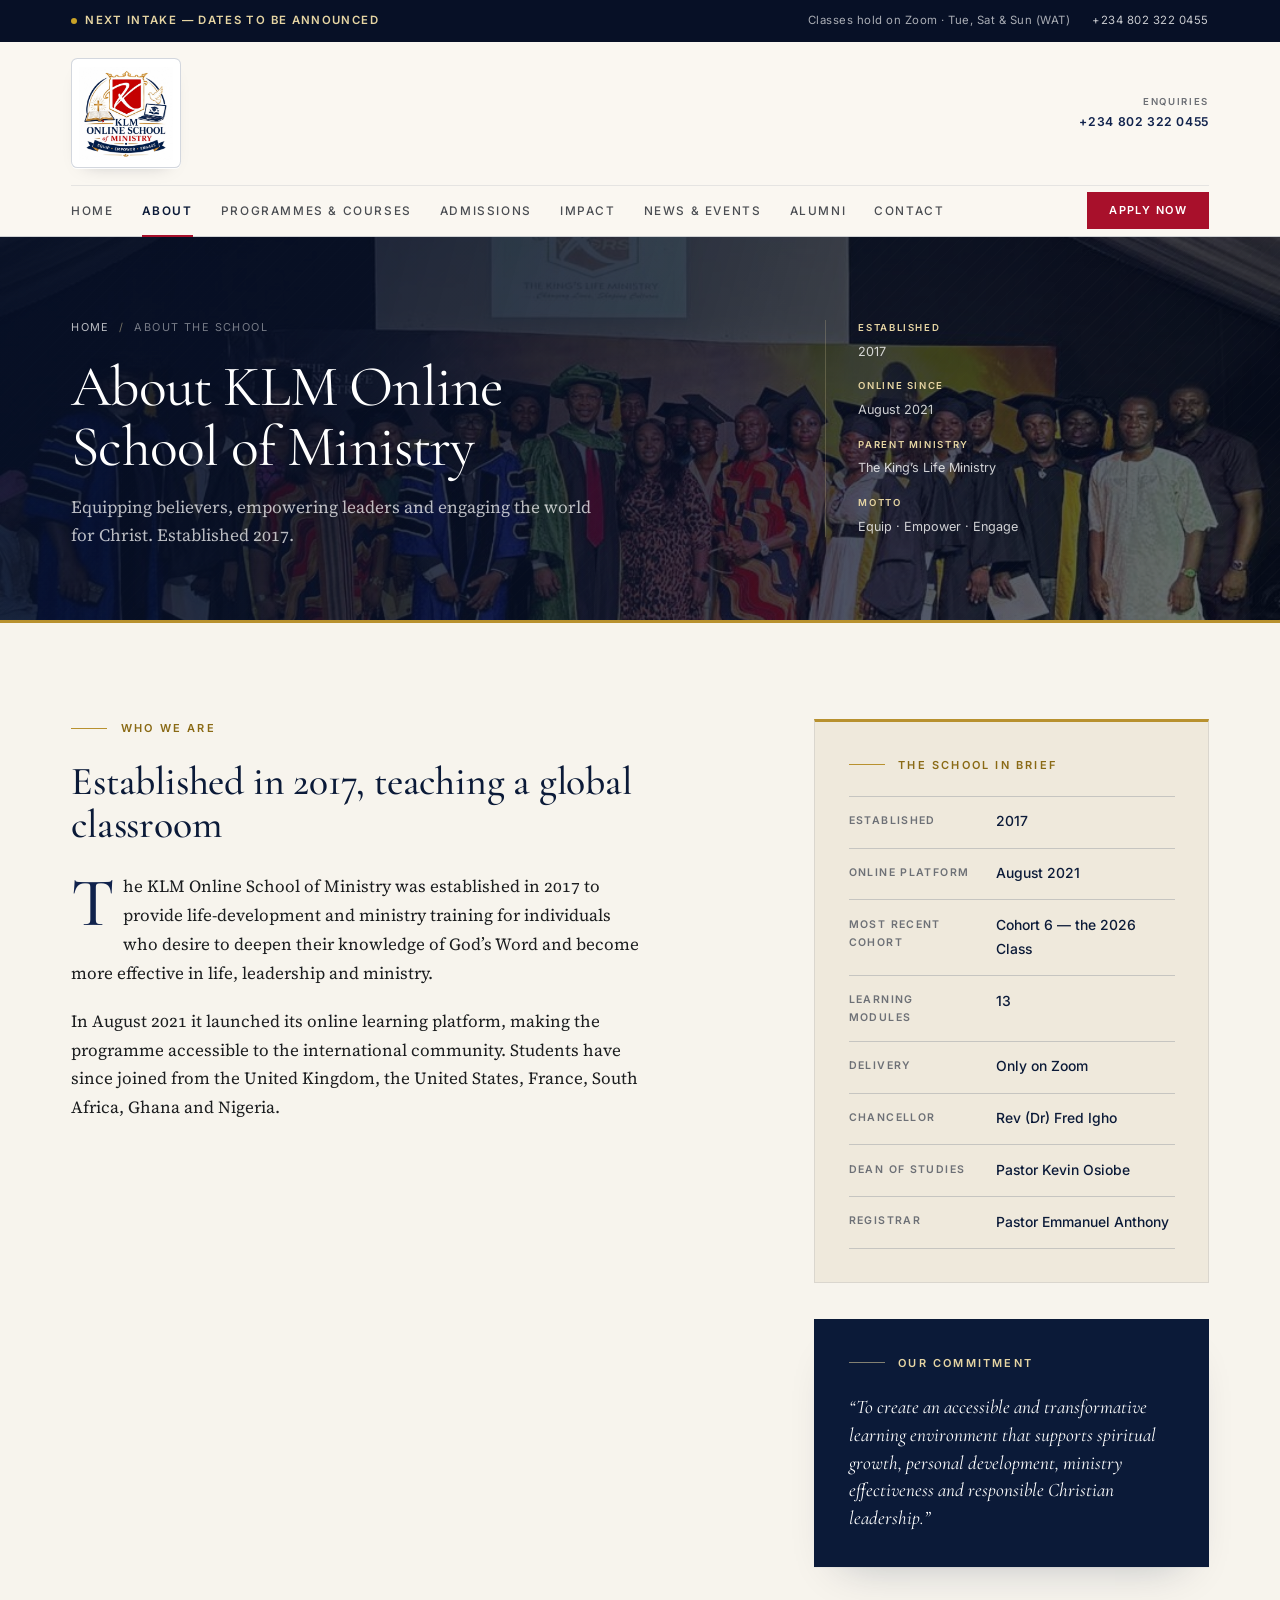
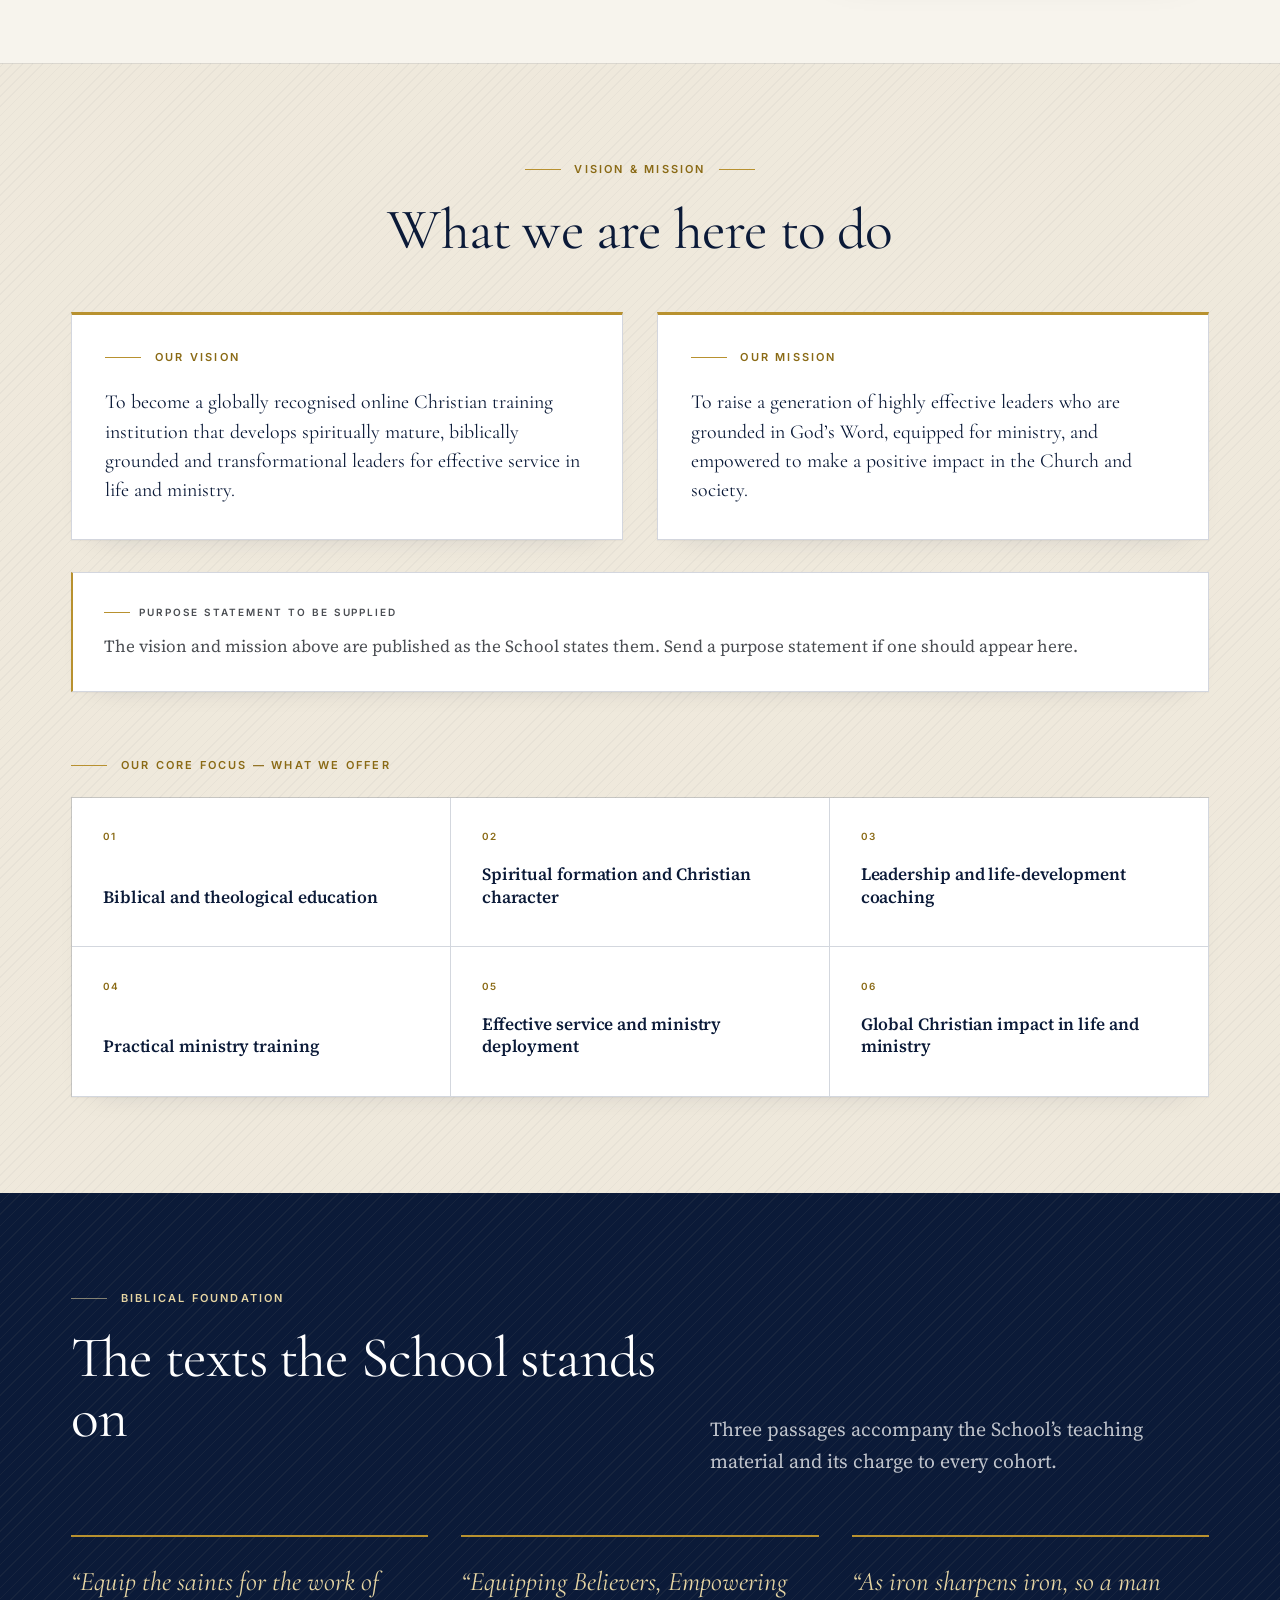
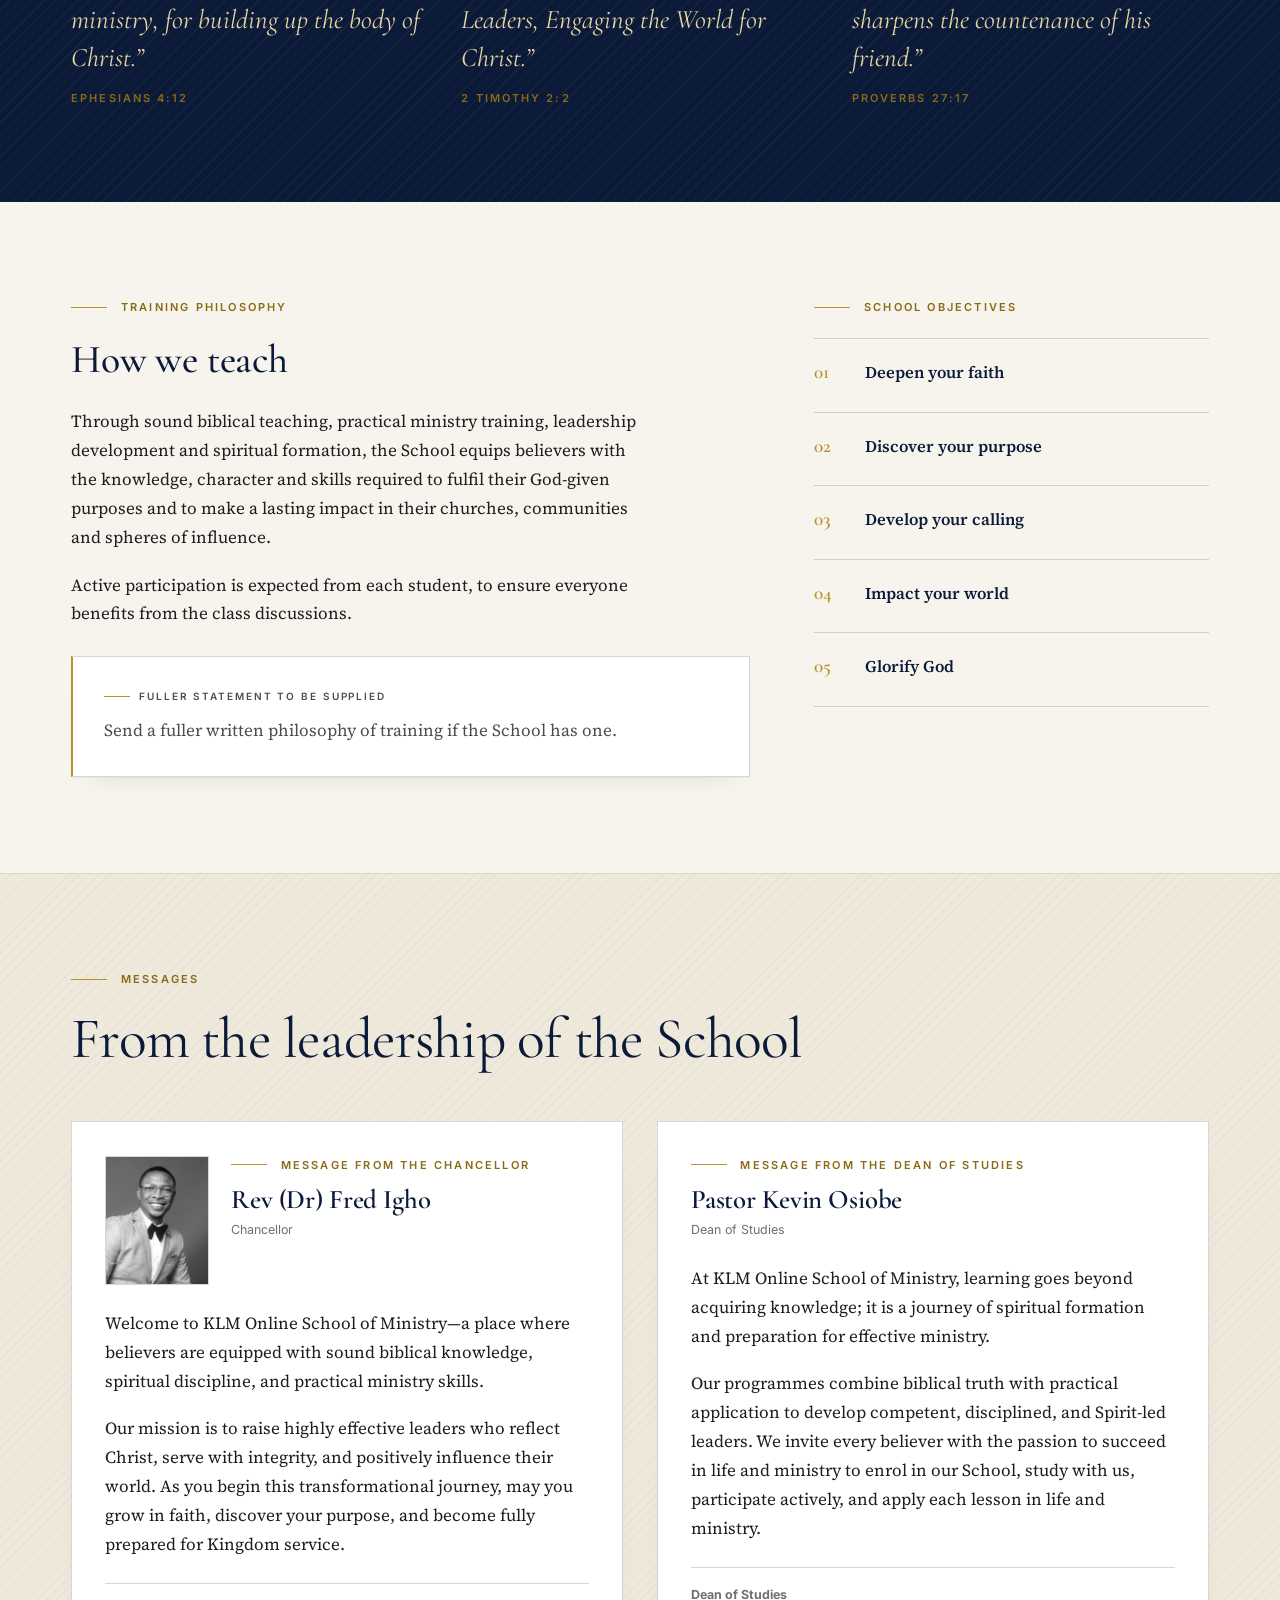
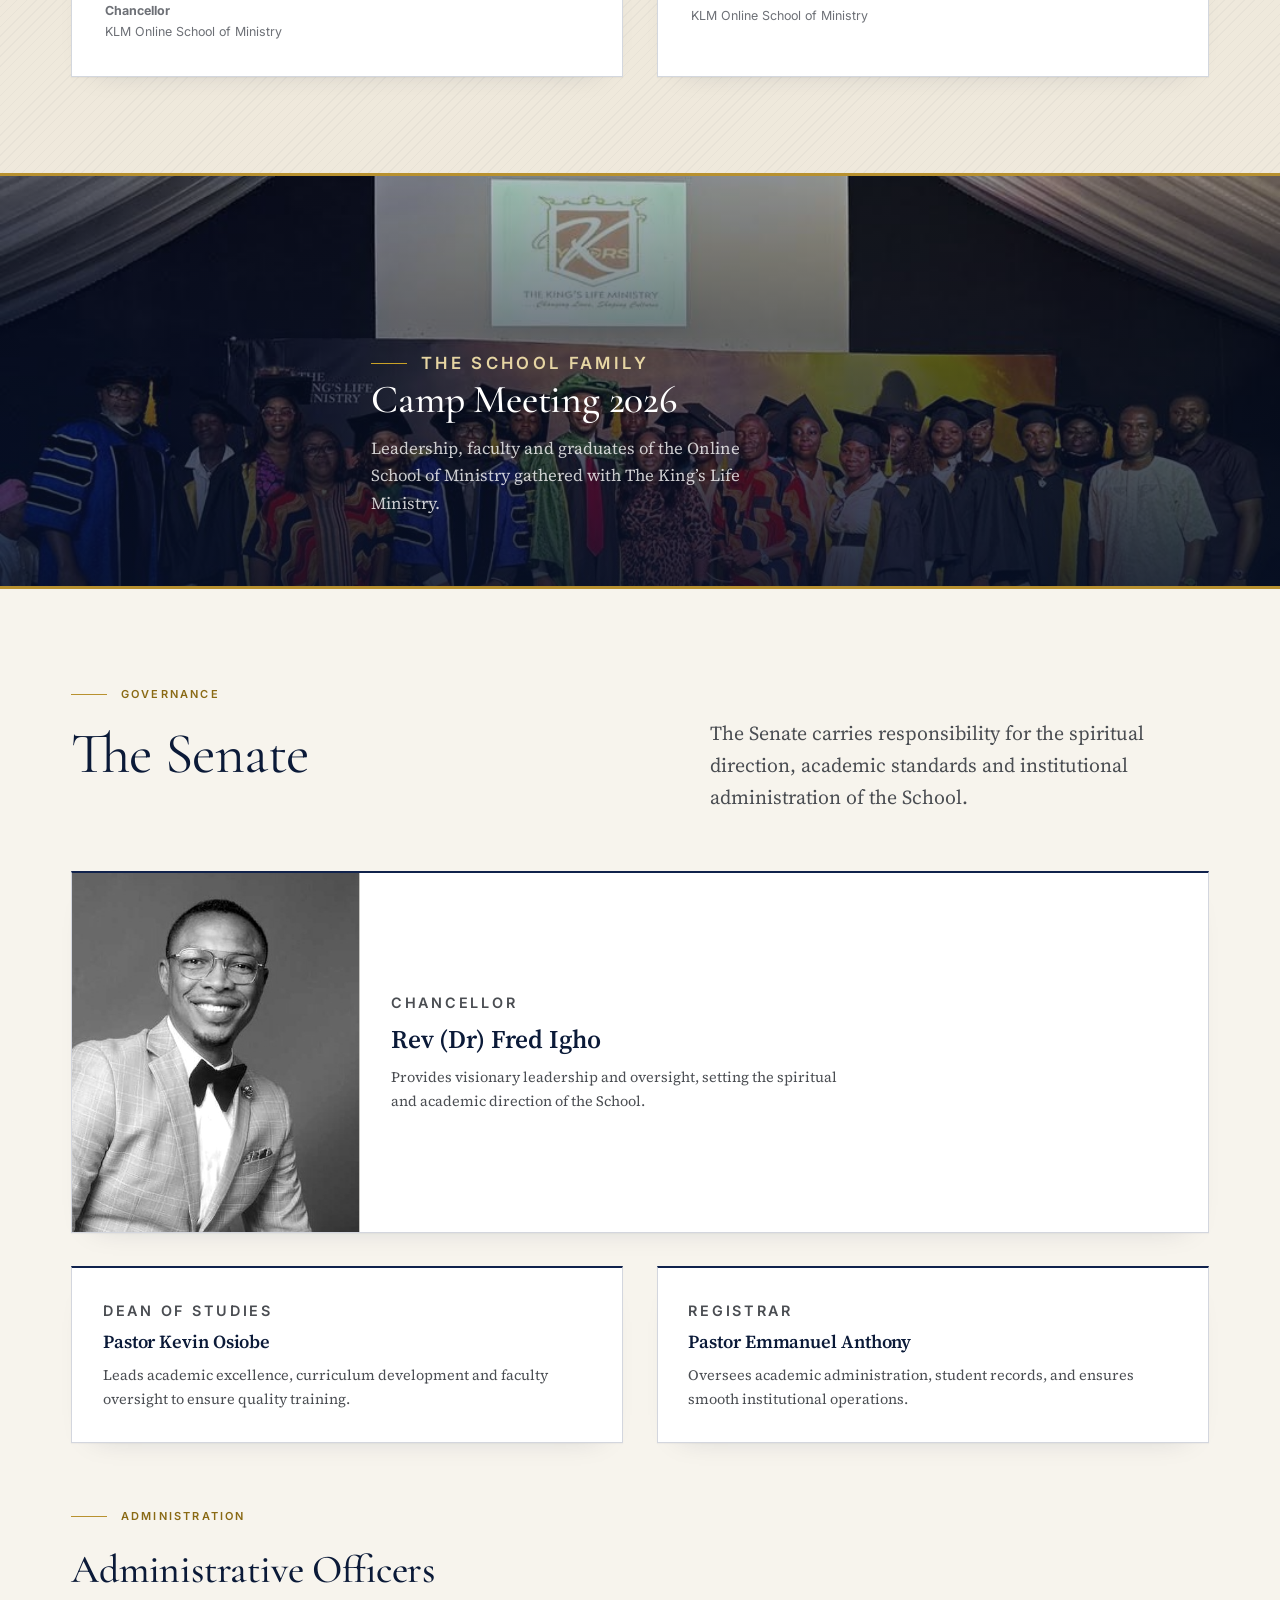
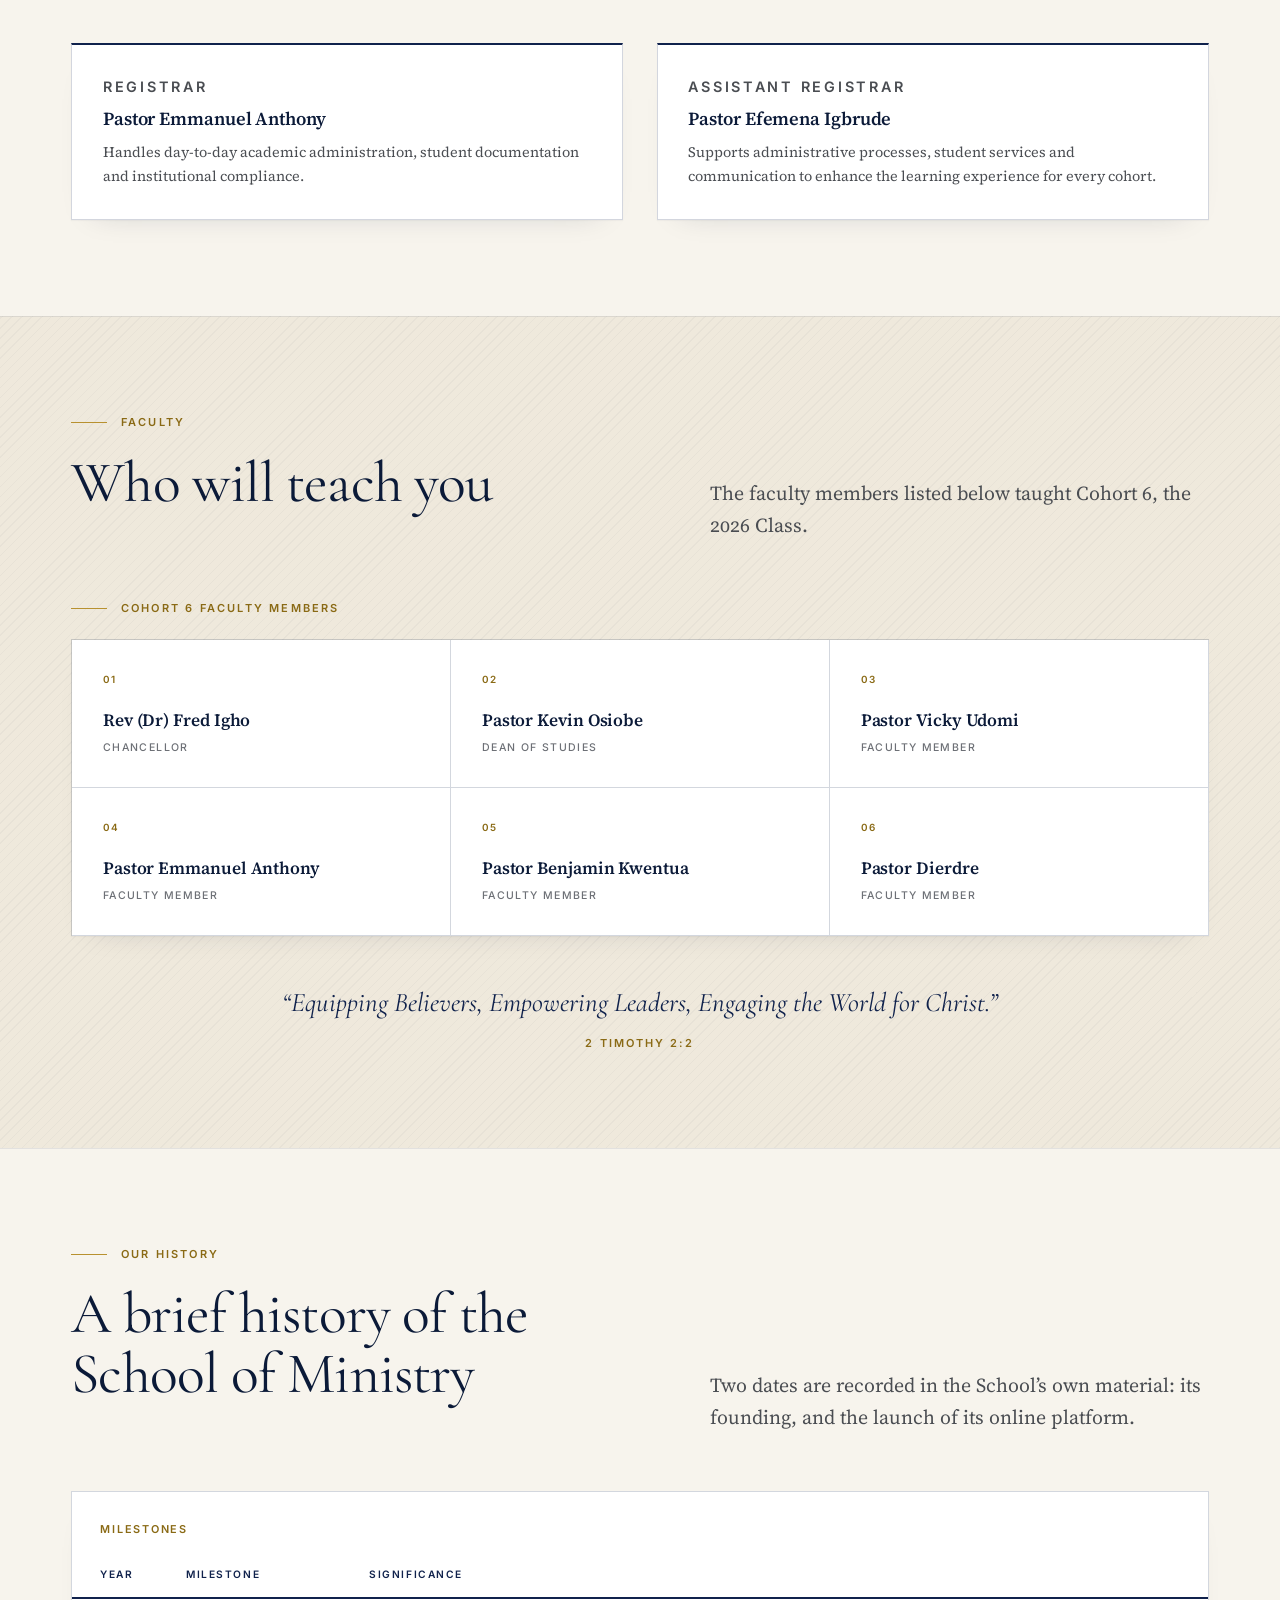
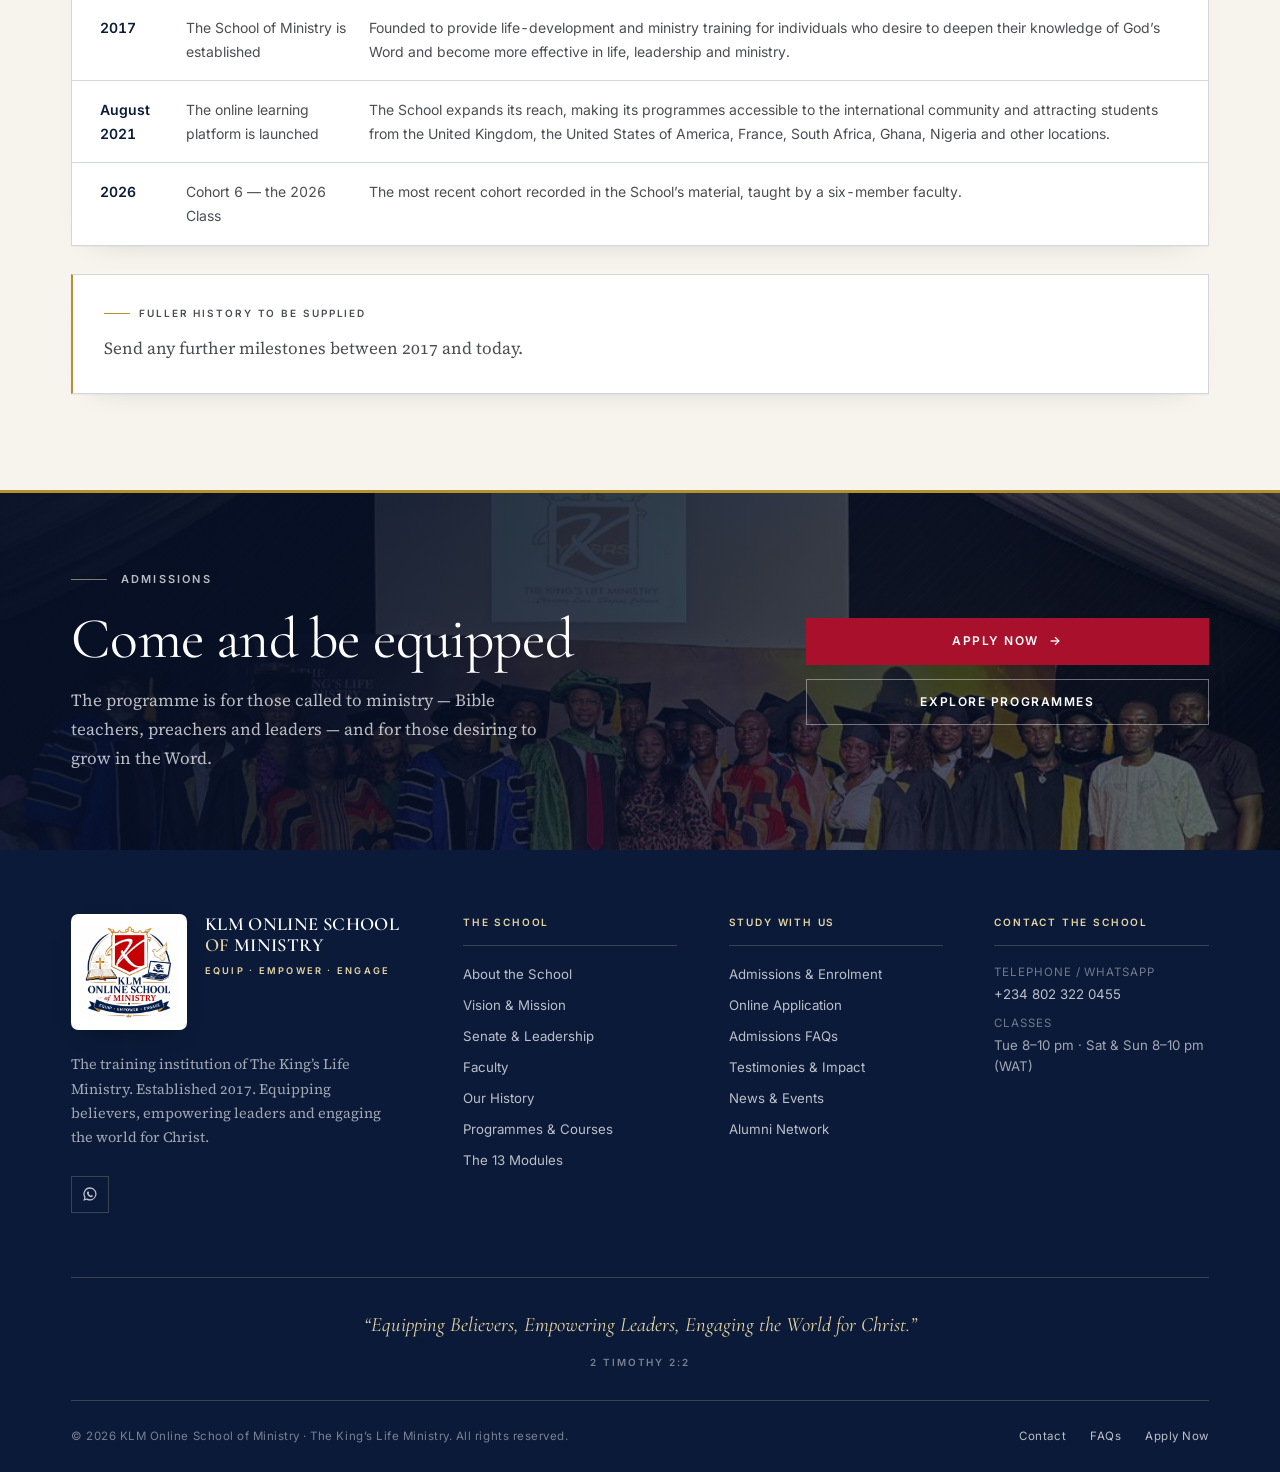
==== commit 8af8dd33: "Publish leadership messages, correct graduate names, and sharpen the School crest. Co-authored-by: C" ====
--- a/about.html
+++ b/about.html
@@ -10,7 +10,7 @@
 <link rel="preconnect" href="https://fonts.googleapis.com">
 <link rel="preconnect" href="https://fonts.gstatic.com" crossorigin>
 <link href="https://fonts.googleapis.com/css2?family=Cormorant+Garamond:ital,wght@0,400;0,500;0,600;1,300;1,400&family=Inter:wght@400;500;600&family=Source+Serif+4:ital,opsz,wght@0,8..60,300..600;1,8..60,300..600&display=swap" rel="stylesheet">
-<link rel="stylesheet" href="assets/css/main.css?v=20260918d">
+<link rel="stylesheet" href="assets/css/main.css?v=20260918f">
 </head>
 <body>
 <a class="skip-link" href="#main">Skip to main content</a>
@@ -29,7 +29,7 @@
   <div class="shell">
     <div class="masthead__top">
       <a class="wordmark" href="index.html">
-        <img class="wordmark__crest" src="assets/img/crest.png" alt="KLM Online School of Ministry" width="214" height="225">
+        <img class="wordmark__crest" src="assets/img/crest.png" alt="KLM Online School of Ministry" width="1254" height="1254">
         <span class="wordmark__text">
           <span class="wordmark__name">KLM Online School <em>of</em> Ministry</span>
           <span class="wordmark__sub">Equip &middot; Empower &middot; Engage</span>
@@ -249,16 +249,16 @@
           <div style="display:flex;gap:1.35rem;align-items:flex-start;margin-bottom:1.5rem">
             <img src="assets/img/leader-igho.jpg" alt="Rev (Dr) Fred Igho, Chancellor of the KLM Online School of Ministry" width="424" height="530" style="width:6.5rem;height:auto;flex:none;border:1px solid var(--line);filter:grayscale(1)">
             <div>
-              <p class="eyebrow" style="margin-bottom:.6rem">Message from the General Overseer</p>
+              <p class="eyebrow" style="margin-bottom:.6rem">Message from the Chancellor</p>
               <h3 class="display-sm" style="margin-bottom:.25rem">Rev (Dr) Fred Igho</h3>
               <p class="small-print" style="margin:0">Chancellor</p>
             </div>
           </div>
-          <div class="pending">
-            <p class="pending__label">Message to be supplied</p>
-            <p>Send the Chancellor&rsquo;s message for publication.</p>
-          </div>
-          <p class="small-print" style="margin-top:1.5rem;border-top:1px solid var(--line);padding-top:1.1rem">Provides visionary leadership and oversight, setting the spiritual and academic direction of the School.</p>
+          <div class="prose stack">
+            <p>Welcome to KLM Online School of Ministry&mdash;a place where believers are equipped with sound biblical knowledge, spiritual discipline, and practical ministry skills.</p>
+            <p>Our mission is to raise highly effective leaders who reflect Christ, serve with integrity, and positively influence their world. As you begin this transformational journey, may you grow in faith, discover your purpose, and become fully prepared for Kingdom service.</p>
+          </div>
+          <p class="small-print" style="margin-top:1.5rem;border-top:1px solid var(--line);padding-top:1.1rem"><strong>Chancellor</strong><br>KLM Online School of Ministry</p>
         </article>
 
         <article class="panel">
@@ -267,11 +267,11 @@
             <h3 class="display-sm" style="margin-bottom:.25rem">Pastor Kevin Osiobe</h3>
             <p class="small-print" style="margin:0">Dean of Studies</p>
           </div>
-          <div class="pending">
-            <p class="pending__label">Message to be supplied</p>
-            <p>Send the Dean of Studies&rsquo; message for publication.</p>
-          </div>
-          <p class="small-print" style="margin-top:1.5rem;border-top:1px solid var(--line);padding-top:1.1rem">Leads academic excellence, curriculum development and faculty oversight to ensure quality training.</p>
+          <div class="prose stack">
+            <p>At KLM Online School of Ministry, learning goes beyond acquiring knowledge; it is a journey of spiritual formation and preparation for effective ministry.</p>
+            <p>Our programmes combine biblical truth with practical application to develop competent, disciplined, and Spirit-led leaders. We invite every believer with the passion to succeed in life and ministry to enrol in our School, study with us, participate actively, and apply each lesson in life and ministry.</p>
+          </div>
+          <p class="small-print" style="margin-top:1.5rem;border-top:1px solid var(--line);padding-top:1.1rem"><strong>Dean of Studies</strong><br>KLM Online School of Ministry</p>
         </article>
       </div>
     </div>
--- a/assets/css/main.css
+++ b/assets/css/main.css
@@ -741,14 +741,22 @@
 }
 
 .wordmark__crest {
-  width: 5.75rem;
+  width: 6.85rem;
   height: auto;
   flex: none;
-  transition: width 0.25s ease;
+  padding: 0.45rem;
+  background: #fff;
+  border: 1px solid var(--line);
+  border-radius: 0.4rem;
+  box-shadow: 0 1px 0 rgba(255, 255, 255, 0.9), 0 8px 18px -14px rgba(7, 16, 38, 0.35);
+  transition: width 0.25s ease, padding 0.25s ease;
+  image-rendering: auto;
+  -webkit-font-smoothing: antialiased;
 }
 
 .masthead.is-stuck .wordmark__crest {
-  width: 4.35rem;
+  width: 5.25rem;
+  padding: 0.35rem;
 }
 
 /* Full School emblem already carries the name and motto. */
@@ -1043,14 +1051,7 @@
 }
 
 .hero__crest {
-  position: absolute;
-  inset: auto 4% 6% auto;
-  margin: 0;
-  width: min(38%, 16rem);
-  opacity: 0.14;
-  filter: none;
-  pointer-events: none;
-  z-index: 1;
+  display: none;
 }
 
 /* Cohort card */
@@ -2823,8 +2824,12 @@
 }
 
 .footer__crest {
-  width: 6.5rem;
+  width: 7.25rem;
   flex: none;
+  padding: 0.55rem;
+  background: #fff;
+  border-radius: 0.45rem;
+  box-shadow: 0 10px 24px -16px rgba(0, 0, 0, 0.55);
 }
 
 .footer__brandname {
@@ -3035,13 +3040,15 @@
   display: grid;
   place-items: center;
   padding: clamp(1.5rem, 3vw, 2.75rem);
-  background: var(--paper);
+  background: #fff;
   border: var(--rule) solid var(--line);
   border-top: 3px solid var(--gold-500);
 }
 
 .crest-plate img {
-  width: min(100%, 15rem);
+  width: min(100%, 18rem);
+  height: auto;
+  image-rendering: auto;
 }
 
 .crest-plate figcaption {
